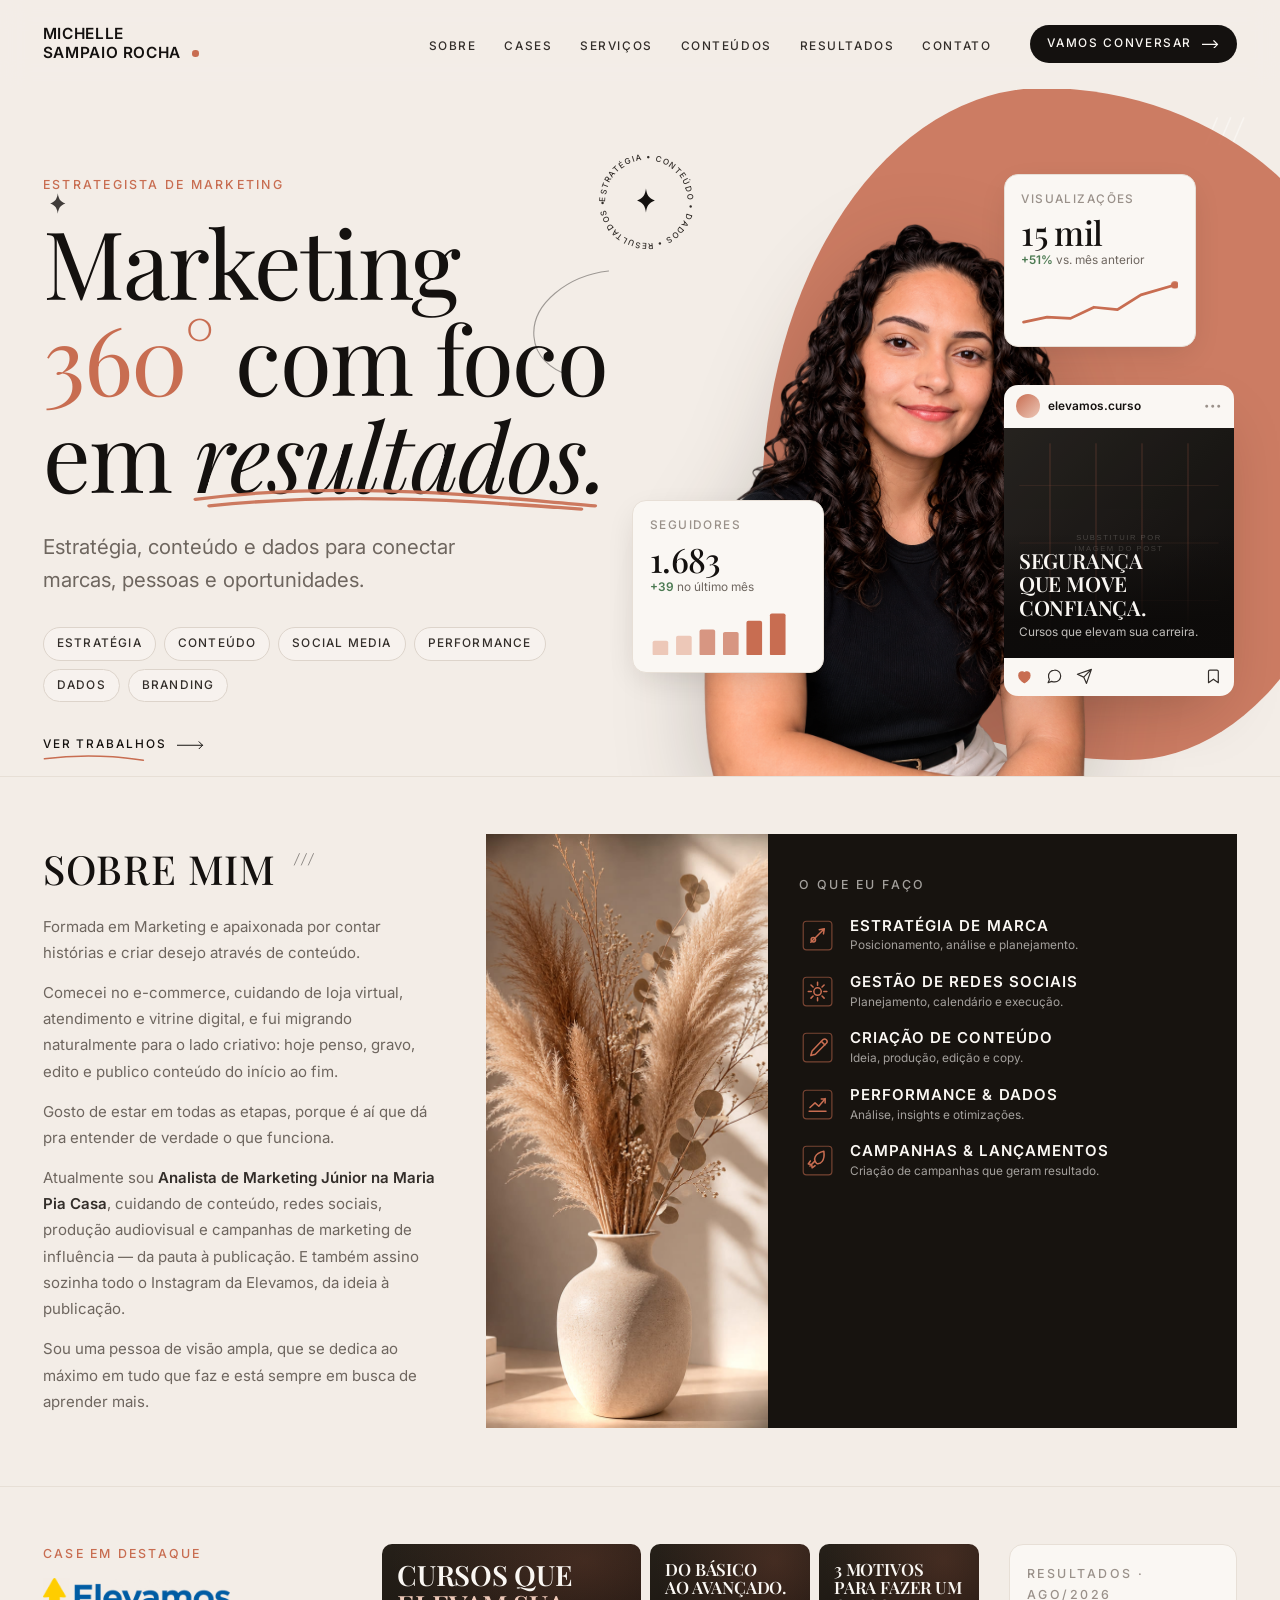
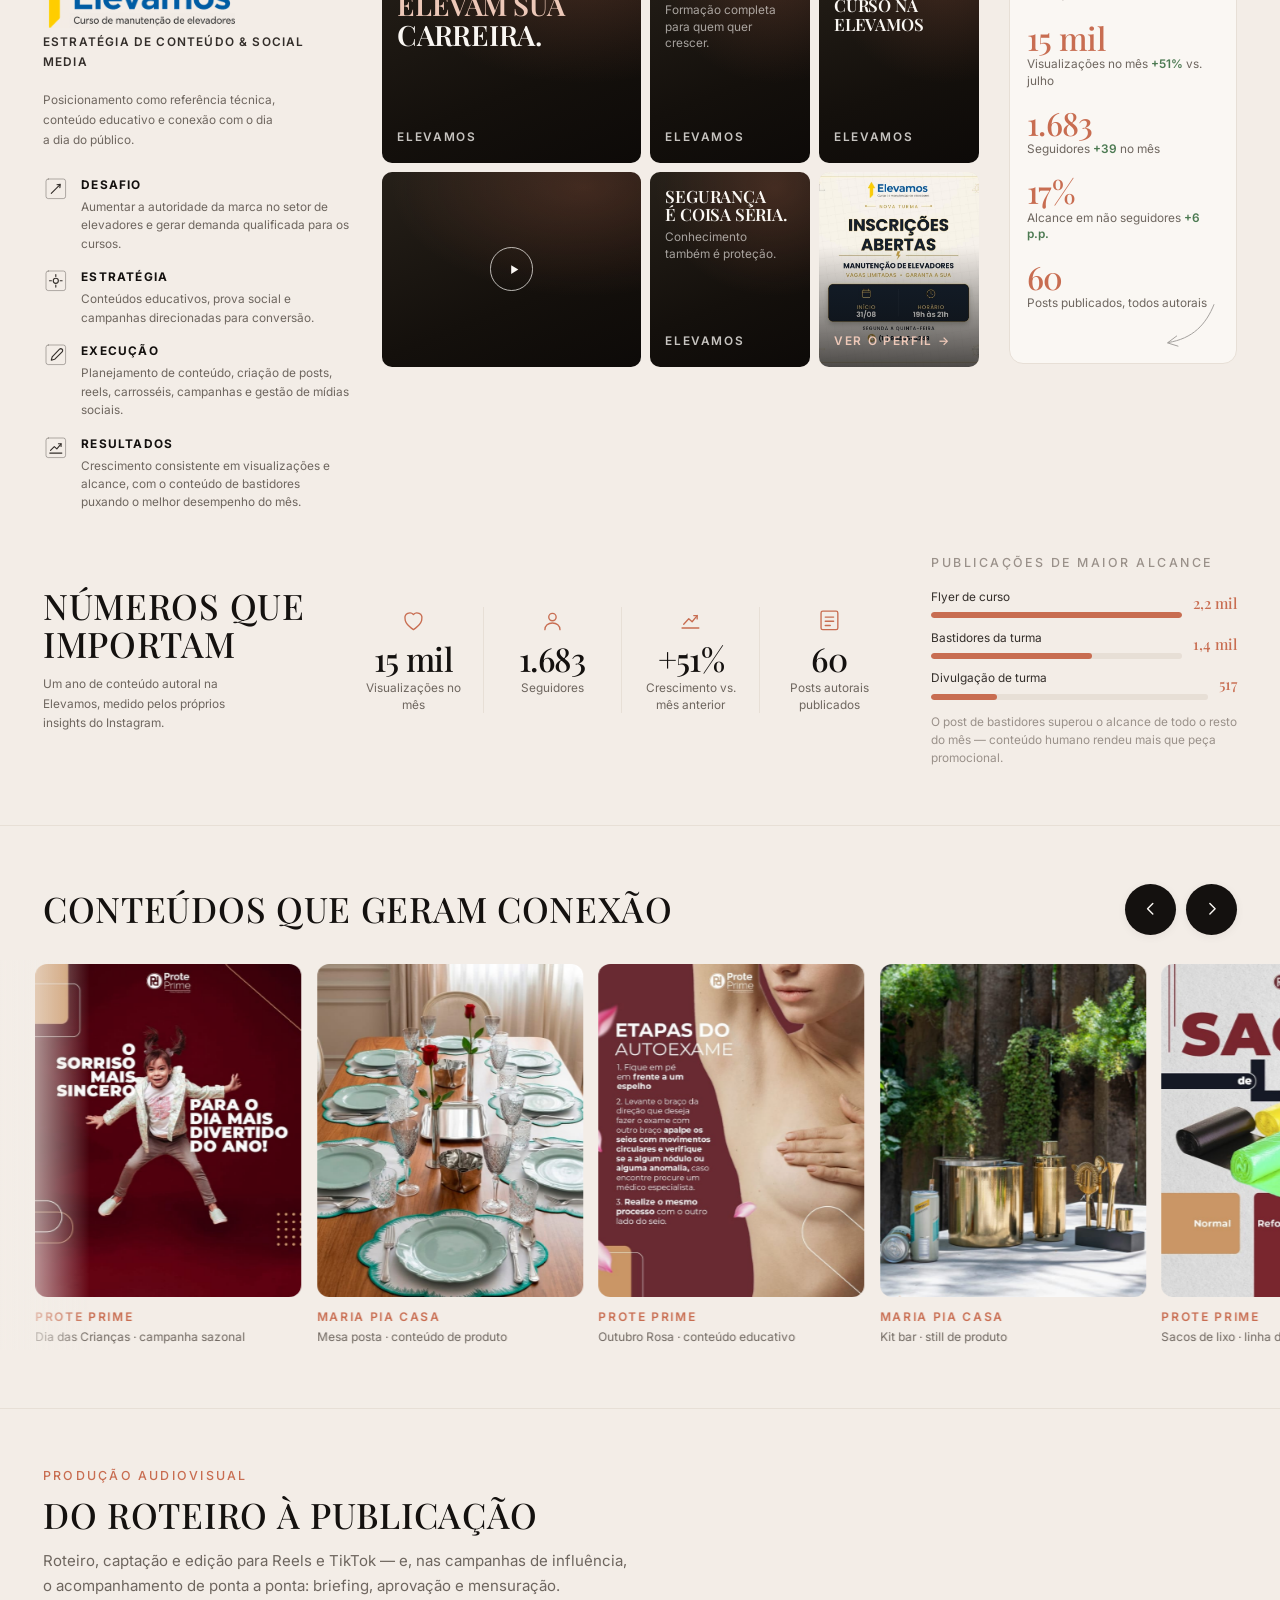
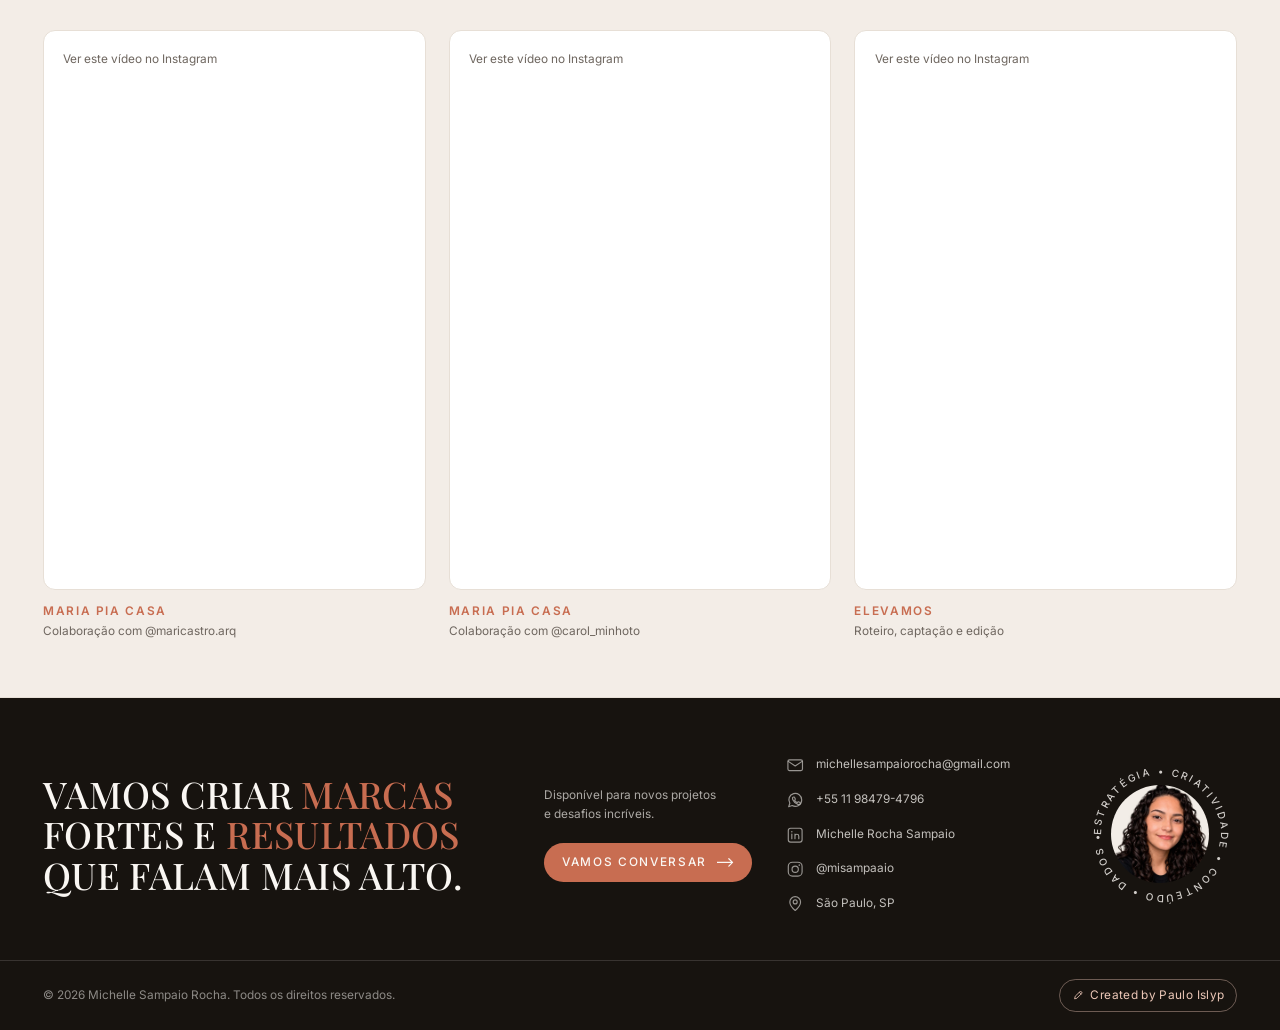
==== index.html @ 3e40352c "Portfólio da Michelle Sampaio Rocha Site estático em HTML, CSS e JS puros, sem dependências de runti" ====
<!DOCTYPE html>
<html lang="pt-BR">
<head>
  <meta charset="UTF-8">
  <meta name="viewport" content="width=device-width, initial-scale=1.0">
  <title>Michelle Sampaio Rocha — Marketing 360° com foco em resultados</title>
  <meta name="description" content="Estrategista de marketing. Estratégia, conteúdo e dados para conectar marcas, pessoas e oportunidades.">

  <link rel="preconnect" href="https://fonts.googleapis.com">
  <link rel="preconnect" href="https://fonts.gstatic.com" crossorigin>
  <link href="https://fonts.googleapis.com/css2?family=Playfair+Display:ital,wght@0,400..900;1,400..900&family=Inter:wght@300..700&display=swap" rel="stylesheet">

  <link rel="stylesheet" href="assets/css/base.css">
  <link rel="stylesheet" href="assets/css/hero.css">
  <link rel="stylesheet" href="assets/css/about.css">
  <link rel="stylesheet" href="assets/css/case.css">
  <link rel="stylesheet" href="assets/css/creatives.css">
  <link rel="stylesheet" href="assets/css/videos.css">
  <link rel="stylesheet" href="assets/css/footer.css">
</head>
<body>

  <!-- ═══════════════ HEADER ═══════════════ -->
  <header class="site-header" id="topo">
    <div class="shell site-header__inner">

      <a class="brand" href="#topo" aria-label="Michelle Sampaio Rocha — início">
        <span class="brand__name">
          Michelle<br>Sampaio Rocha
          <span class="brand__dot" aria-hidden="true"></span>
        </span>
      </a>

      <nav class="nav" id="nav" aria-label="Navegação principal">
        <ul class="nav__list">
          <li><a href="#sobre">Sobre</a></li>
          <li><a href="#cases">Cases</a></li>
          <li><a href="#servicos">Serviços</a></li>
          <li><a href="#conteudos">Conteúdos</a></li>
          <li><a href="#resultados">Resultados</a></li>
          <li><a href="#contato">Contato</a></li>
        </ul>
      </nav>

      <a class="btn btn--dark site-header__cta" href="#contato">
        Vamos conversar
        <svg class="btn__arrow" viewBox="0 0 24 12" aria-hidden="true"><path d="M0 6h21M16 1l5 5-5 5"/></svg>
      </a>

      <button class="nav-toggle" id="navToggle" aria-expanded="false" aria-controls="nav" aria-label="Abrir menu">
        <span></span><span></span><span></span>
      </button>

    </div>
  </header>


  <!-- ═══════════════ HERO ═══════════════ -->
  <section class="hero" aria-labelledby="hero-title">

    <!-- riscos / doodles decorativos -->
    <svg class="doodle doodle--sparkle-a" viewBox="0 0 40 40" aria-hidden="true">
      <path d="M20 2c1.2 8.5 3.4 12.8 11.9 16-8.5 3.2-10.7 7.5-11.9 16-1.2-8.5-3.4-12.8-11.9-16C16.6 14.8 18.8 10.5 20 2Z"/>
    </svg>
    <svg class="doodle doodle--dashes" viewBox="0 0 46 32" aria-hidden="true">
      <path d="M2 30 14 2M16 30 28 2M30 30 42 2"/>
    </svg>
    <svg class="doodle doodle--swoop" viewBox="0 0 120 150" aria-hidden="true">
      <path d="M112 4C58 10 8 48 12 92c2 26 22 44 48 52"/>
    </svg>

    <div class="shell hero__grid">

      <!-- ── coluna de texto ── -->
      <div class="hero__copy">
        <p class="eyebrow">Estrategista de Marketing</p>

        <h1 class="hero__title" id="hero-title">
          Marketing<br>
          <span class="accent">360°</span> com foco<br>
          em <em class="hero__title-em">
            resultados.
            <svg class="underline-scribble" viewBox="0 0 300 26" preserveAspectRatio="none" aria-hidden="true">
              <path d="M4 15C58 6 120 5 178 9c40 3 78 8 116 12"/>
              <path d="M14 21C66 14 128 13 186 16c34 2 66 5 98 8"/>
            </svg>
          </em>
        </h1>

        <p class="hero__lead">
          Estratégia, conteúdo e dados para conectar<br class="br-desk">
          marcas, pessoas e oportunidades.
        </p>

        <ul class="chips" aria-label="Áreas de atuação">
          <li class="chip">Estratégia</li>
          <li class="chip">Conteúdo</li>
          <li class="chip">Social Media</li>
          <li class="chip">Performance</li>
          <li class="chip">Dados</li>
          <li class="chip">Branding</li>
        </ul>

        <a class="link-scribble" href="#cases">
          <span>Ver trabalhos</span>
          <svg class="link-scribble__arrow" viewBox="0 0 40 12" aria-hidden="true"><path d="M0 6h36M31 1l5 5-5 5"/></svg>
          <svg class="link-scribble__line" viewBox="0 0 140 12" preserveAspectRatio="none" aria-hidden="true">
            <path d="M2 7C30 3 66 2 96 4c14 1 28 3 42 5"/>
          </svg>
        </a>
      </div>

      <!-- ── coluna visual ── -->
      <div class="hero__visual">

        <span class="hero__blob" aria-hidden="true"></span>

        <figure class="hero__photo">
          <img src="assets/img/michelle-hero.png"
               alt="Michelle Sampaio Rocha, estrategista de marketing"
               width="1200" height="1400" fetchpriority="high">
        </figure>

        <!-- card: visualizações (linha) -->
        <article class="float-card float-card--views">
          <p class="float-card__label">Visualizações</p>
          <p class="float-card__value">15 mil</p>
          <p class="float-card__meta"><span class="up">+51%</span> vs. mês anterior</p>
          <svg class="spark spark--line" viewBox="0 0 120 40" preserveAspectRatio="none" aria-hidden="true">
            <path class="spark__path" d="M2 34 20 30 38 31 56 22 74 24 92 12 118 4"/>
            <circle class="spark__dot" cx="118" cy="4" r="3"/>
          </svg>
        </article>

        <!-- card: seguidores (barras) -->
        <article class="float-card float-card--reach">
          <p class="float-card__label">Seguidores</p>
          <p class="float-card__value">1.683</p>
          <p class="float-card__meta"><span class="up">+39</span> no último mês</p>
          <svg class="spark spark--bars" viewBox="0 0 120 40" preserveAspectRatio="none" aria-hidden="true">
            <rect x="2"   y="28" width="12" height="12" rx="1.5"/>
            <rect x="20"  y="24" width="12" height="16" rx="1.5"/>
            <rect x="38"  y="19" width="12" height="21" rx="1.5"/>
            <rect x="56"  y="21" width="12" height="19" rx="1.5"/>
            <rect x="74"  y="12" width="12" height="28" rx="1.5"/>
            <rect x="92"  y="6"  width="12" height="34" rx="1.5"/>
          </svg>
        </article>

        <!-- card: post do instagram -->
        <article class="post-card">
          <header class="post-card__top">
            <span class="post-card__avatar" aria-hidden="true"></span>
            <span class="post-card__handle">elevamos.curso</span>
            <span class="post-card__dots" aria-hidden="true">•••</span>
          </header>

          <div class="post-card__media">
            <!-- TODO: trocar por assets/img/cases/elevamos-post-1.jpg -->
            <img src="assets/img/cases/placeholder-post.svg" alt="Post da Elevamos: Segurança que move confiança" width="600" height="600">
            <div class="post-card__caption">
              <p class="post-card__headline">Segurança<br>que move<br>confiança.</p>
              <p class="post-card__sub">Cursos que elevam sua carreira.</p>
            </div>
          </div>

          <footer class="post-card__actions">
            <!-- ícones sem contagem: os números do mockup eram fictícios -->
            <span class="post-card__action"><svg viewBox="0 0 24 24" aria-hidden="true"><path d="M12 21s-8-4.9-8-10.4A4.6 4.6 0 0 1 12 7a4.6 4.6 0 0 1 8 3.6C20 16.1 12 21 12 21Z"/></svg></span>
            <span class="post-card__action"><svg viewBox="0 0 24 24" aria-hidden="true"><path d="M21 11.5a8.4 8.4 0 0 1-9 8.4 9.3 9.3 0 0 1-3.9-.8L3 21l1.9-4.6A8.2 8.2 0 0 1 3.6 11.5 8.4 8.4 0 0 1 12 3a8.4 8.4 0 0 1 9 8.5Z"/></svg></span>
            <span class="post-card__action"><svg viewBox="0 0 24 24" aria-hidden="true"><path d="M22 2 11 13M22 2l-7 20-4-9-9-4 20-7Z"/></svg></span>
            <span class="post-card__action post-card__action--end"><svg viewBox="0 0 24 24" aria-hidden="true"><path d="M19 21l-7-5-7 5V5a2 2 0 0 1 2-2h10a2 2 0 0 1 2 2v16Z"/></svg></span>
          </footer>
        </article>

      </div>
    </div>

    <!-- selo circular rotativo -->
    <div class="seal" aria-hidden="true">
      <svg viewBox="0 0 200 200">
        <defs><path id="sealPath" d="M100,100 m-72,0 a72,72 0 1,1 144,0 a72,72 0 1,1 -144,0"/></defs>
        <!-- textLength = circunferência (2·π·72 ≈ 452), senão o texto dá a
             volta e o fim encavala no começo -->
        <text><textPath href="#sealPath" startOffset="0" textLength="452" lengthAdjust="spacing">estratégia • conteúdo • dados • resultados •</textPath></text>
      </svg>
      <svg class="seal__star" viewBox="0 0 40 40">
        <path d="M20 2c1.2 8.5 3.4 12.8 11.9 16-8.5 3.2-10.7 7.5-11.9 16-1.2-8.5-3.4-12.8-11.9-16C16.6 14.8 18.8 10.5 20 2Z"/>
      </svg>
    </div>

  </section>


  <!-- ═══════════════ SOBRE MIM ═══════════════ -->
  <section class="about section" id="sobre" aria-labelledby="about-title">
    <div class="shell about__grid">

    <!-- ── coluna de texto ── -->
    <div class="about__text reveal">
      <h2 class="section-title about__title" id="about-title">
        Sobre mim
        <svg class="doodle doodle--tick" viewBox="0 0 34 26" aria-hidden="true">
          <path d="M2 22 10 4M13 22 21 4M24 22 32 4"/>
        </svg>
      </h2>

      <div class="about__body">
        <p>Formada em Marketing e apaixonada por contar histórias e criar desejo através de conteúdo.</p>

        <p>Comecei no e-commerce, cuidando de loja virtual, atendimento e vitrine digital, e fui migrando naturalmente para o lado criativo: hoje penso, gravo, edito e publico conteúdo do início ao fim.</p>

        <p>Gosto de estar em todas as etapas, porque é aí que dá pra entender de verdade o que funciona.</p>

        <p>Atualmente sou <strong>Analista de Marketing Júnior na Maria Pia Casa</strong>, cuidando de conteúdo, redes sociais, produção audiovisual e campanhas de marketing de influência — da pauta à publicação. E também assino sozinha todo o Instagram da Elevamos, da ideia à publicação.</p>

        <p>Sou uma pessoa de visão ampla, que se dedica ao máximo em tudo que faz e está sempre em busca de aprender mais.</p>
      </div>
    </div>

    <!-- ── foto central ── -->
    <figure class="about__photo">
      <img src="assets/img/sobre.jpg"
           alt="" width="716" height="1198" loading="lazy" decoding="async">
    </figure>

    <!-- ── painel escuro: o que eu faço ── -->
    <div class="about__services" id="servicos">
      <p class="section-label about__services-label">O que eu faço</p>

      <ul class="services">

        <li class="service reveal">
          <span class="service__icon" aria-hidden="true">
            <svg viewBox="0 0 44 44">
              <path class="frame" d="M9 5h26a4 4 0 0 1 4 4v26a4 4 0 0 1-4 4H9a4 4 0 0 1-4-4V9a4 4 0 0 1 4-4Z"/>
              <path d="M14 30 30 14M30 14l-1 6M30 14l-6 1"/>
              <circle cx="17" cy="27" r="2.6"/>
            </svg>
          </span>
          <div class="service__text">
            <h3>Estratégia de marca</h3>
            <p>Posicionamento, análise e planejamento.</p>
          </div>
        </li>

        <li class="service reveal">
          <span class="service__icon" aria-hidden="true">
            <svg viewBox="0 0 44 44">
              <path class="frame" d="M9 5h26a4 4 0 0 1 4 4v26a4 4 0 0 1-4 4H9a4 4 0 0 1-4-4V9a4 4 0 0 1 4-4Z"/>
              <circle cx="22" cy="22" r="4.4"/>
              <path d="M22 11v3.6M22 29.4V33M11 22h3.6M29.4 22H33M14.2 14.2l2.5 2.5M27.3 27.3l2.5 2.5M29.8 14.2l-2.5 2.5M16.7 27.3l-2.5 2.5"/>
            </svg>
          </span>
          <div class="service__text">
            <h3>Gestão de redes sociais</h3>
            <p>Planejamento, calendário e execução.</p>
          </div>
        </li>

        <li class="service reveal">
          <span class="service__icon" aria-hidden="true">
            <svg viewBox="0 0 44 44">
              <path class="frame" d="M9 5h26a4 4 0 0 1 4 4v26a4 4 0 0 1-4 4H9a4 4 0 0 1-4-4V9a4 4 0 0 1 4-4Z"/>
              <path d="M28.5 12.5a3 3 0 0 1 4.2 4.2L19.4 30 14 31.5l1.5-5.4Z"/>
              <path d="M26.4 14.6l4.2 4.2"/>
            </svg>
          </span>
          <div class="service__text">
            <h3>Criação de conteúdo</h3>
            <p>Ideia, produção, edição e copy.</p>
          </div>
        </li>

        <li class="service reveal">
          <span class="service__icon" aria-hidden="true">
            <svg viewBox="0 0 44 44">
              <path class="frame" d="M9 5h26a4 4 0 0 1 4 4v26a4 4 0 0 1-4 4H9a4 4 0 0 1-4-4V9a4 4 0 0 1 4-4Z"/>
              <path d="M12 30h20"/>
              <path d="M13 25.5 19 20l4.5 4 7.5-9"/>
              <path d="M31 15.5h-4.6M31 15.5v4.6"/>
            </svg>
          </span>
          <div class="service__text">
            <h3>Performance &amp; dados</h3>
            <p>Análise, insights e otimizações.</p>
          </div>
        </li>

        <li class="service reveal">
          <span class="service__icon" aria-hidden="true">
            <svg viewBox="0 0 44 44">
              <path class="frame" d="M9 5h26a4 4 0 0 1 4 4v26a4 4 0 0 1-4 4H9a4 4 0 0 1-4-4V9a4 4 0 0 1 4-4Z"/>
              <path d="M21 25.5c-4.5-4.5-3-12 8.5-14.5C31 22.5 25.5 26.5 21 25.5Z"/>
              <path d="M18.5 23 13 28.5M13.5 22.5 11 26l4 .6.6 4 3.5-2.5"/>
            </svg>
          </span>
          <div class="service__text">
            <h3>Campanhas &amp; lançamentos</h3>
            <p>Criação de campanhas que geram resultado.</p>
          </div>
        </li>

      </ul>
    </div>

    </div>
  </section>


  <!-- ═══════════════ CASE EM DESTAQUE: ELEVAMOS + SEUS NÚMEROS ═══════════════ -->
  <section class="case section" id="cases" aria-labelledby="case-title">
    <div class="shell case__grid">

      <!-- ── coluna de texto ── -->
      <div class="case__intro reveal">
        <p class="eyebrow">Case em destaque</p>
        <h2 class="case__title" id="case-title">
          <img class="case__logo" src="assets/img/cases/logo-elevamos.png"
               alt="Elevamos — curso de manutenção de elevadores"
               width="460" height="120" loading="lazy">
        </h2>
        <p class="case__kicker">Estratégia de conteúdo &amp; social media</p>

        <p class="case__lead">
          Posicionamento como referência técnica, conteúdo educativo
          e conexão com o dia a dia do público.
        </p>

        <ol class="steps">
          <li class="step">
            <span class="step__icon" aria-hidden="true">
              <svg viewBox="0 0 34 34">
                <path class="frame" d="M7 4h20a3 3 0 0 1 3 3v20a3 3 0 0 1-3 3H7a3 3 0 0 1-3-3V7a3 3 0 0 1 3-3Z"/>
                <path d="M11 23 23 11M23 11l-.6 4.4M23 11l-4.4.6"/>
              </svg>
            </span>
            <div class="step__text">
              <h3>Desafio</h3>
              <p>Aumentar a autoridade da marca no setor de elevadores e gerar demanda qualificada para os cursos.</p>
            </div>
          </li>

          <li class="step">
            <span class="step__icon" aria-hidden="true">
              <svg viewBox="0 0 34 34">
                <path class="frame" d="M7 4h20a3 3 0 0 1 3 3v20a3 3 0 0 1-3 3H7a3 3 0 0 1-3-3V7a3 3 0 0 1 3-3Z"/>
                <circle cx="17" cy="17" r="3.4"/>
                <path d="M17 8.6v2.6M17 22.8v2.6M8.6 17h2.6M22.8 17h2.6"/>
              </svg>
            </span>
            <div class="step__text">
              <h3>Estratégia</h3>
              <p>Conteúdos educativos, prova social e campanhas direcionadas para conversão.</p>
            </div>
          </li>

          <li class="step">
            <span class="step__icon" aria-hidden="true">
              <svg viewBox="0 0 34 34">
                <path class="frame" d="M7 4h20a3 3 0 0 1 3 3v20a3 3 0 0 1-3 3H7a3 3 0 0 1-3-3V7a3 3 0 0 1 3-3Z"/>
                <path d="M22 9.6a2.4 2.4 0 0 1 3.4 3.4L15.4 23 11 24.2l1.2-4.4Z"/>
              </svg>
            </span>
            <div class="step__text">
              <h3>Execução</h3>
              <p>Planejamento de conteúdo, criação de posts, reels, carrosséis, campanhas e gestão de mídias sociais.</p>
            </div>
          </li>

          <li class="step">
            <span class="step__icon" aria-hidden="true">
              <svg viewBox="0 0 34 34">
                <path class="frame" d="M7 4h20a3 3 0 0 1 3 3v20a3 3 0 0 1-3 3H7a3 3 0 0 1-3-3V7a3 3 0 0 1 3-3Z"/>
                <path d="M9 24h16"/>
                <path d="M10 20.5 15 15.5l3.4 3 5.6-6.8"/>
                <path d="M24 11.7h-3.5M24 11.7v3.5"/>
              </svg>
            </span>
            <div class="step__text">
              <h3>Resultados</h3>
              <p>Crescimento consistente em visualizações e alcance, com o conteúdo de bastidores puxando o melhor desempenho do mês.</p>
            </div>
          </li>
        </ol>
      </div>

      <!-- ── galeria de peças ── -->
      <div class="case__gallery reveal">
        <!-- TODO: cada card aceita <img> em .case-card__media quando as artes chegarem -->

        <a class="case-card case-card--wide" href="https://www.instagram.com/p/DcdhvMGxEOn/" target="_blank" rel="noopener">
          <div class="case-card__body">
            <p class="case-card__title">Cursos que<br><em>elevam sua</em><br>carreira.</p>
            <p class="case-card__tag">Elevamos</p>
          </div>
        </a>

        <a class="case-card" href="https://www.instagram.com/p/DGLjRunRRVa/" target="_blank" rel="noopener">
          <div class="case-card__body">
            <p class="case-card__title case-card__title--sm">Do básico<br>ao avançado.</p>
            <p class="case-card__desc">Formação completa para quem quer crescer.</p>
            <p class="case-card__tag">Elevamos</p>
          </div>
        </a>

        <a class="case-card" href="https://www.instagram.com/p/DMIEbPBMvg8/" target="_blank" rel="noopener">
          <div class="case-card__body">
            <p class="case-card__title case-card__title--sm">3 motivos<br>para fazer um<br>curso na<br>Elevamos</p>
            <p class="case-card__tag">Elevamos</p>
          </div>
        </a>

        <a class="case-card case-card--wide case-card--video" href="https://www.instagram.com/p/DbJlWcqpEbK/" target="_blank" rel="noopener">
          <span class="case-card__play" aria-hidden="true">
            <svg viewBox="0 0 24 24"><path d="M9 6.5 18 12l-9 5.5Z"/></svg>
          </span>
          <span class="sr-only">Vídeo editado para a Elevamos</span>
        </a>

        <a class="case-card" href="https://www.instagram.com/p/DcdhvMGxEOn/" target="_blank" rel="noopener">
          <div class="case-card__body">
            <p class="case-card__title case-card__title--sm">Segurança<br>é coisa séria.</p>
            <p class="case-card__desc">Conhecimento também é proteção.</p>
            <p class="case-card__tag">Elevamos</p>
          </div>
        </a>

        <a class="case-card case-card--art" href="https://www.instagram.com/elevamos.curso/"
           target="_blank" rel="noopener">
          <div class="case-card__media">
            <img src="assets/img/cases/elevamos-nova-turma.jpg"
                 alt="Arte da Elevamos anunciando inscrições abertas para nova turma, com data de início e horário."
                 width="760" height="760" loading="lazy" decoding="async">
          </div>
          <div class="case-card__body">
            <p class="case-card__tag case-card__tag--end">Ver o perfil &rarr;</p>
          </div>
        </a>
      </div>

      <!-- ── painel de resultados (dados reais dos insights) ── -->
      <aside class="case__results reveal">
        <p class="section-label">Resultados · ago/2026</p>

        <ul class="result-list">
          <li class="result">
            <p class="result__value">15 mil</p>
            <p class="result__label">Visualizações no mês <span class="up">+51%</span> vs. julho</p>
          </li>
          <li class="result">
            <p class="result__value">1.683</p>
            <p class="result__label">Seguidores <span class="up">+39</span> no mês</p>
          </li>
          <li class="result">
            <p class="result__value">17%</p>
            <p class="result__label">Alcance em não seguidores <span class="up">+6 p.p.</span></p>
          </li>
          <li class="result">
            <p class="result__value">60</p>
            <p class="result__label">Posts publicados, todos autorais</p>
          </li>
        </ul>

        <svg class="doodle doodle--arrow" viewBox="0 0 90 70" aria-hidden="true">
          <path d="M84 4C72 34 52 56 14 62"/>
          <path d="M27 52 13 62.5l16 5"/>
        </svg>
      </aside>

    </div>

    <!-- ── números do case, no mesmo bloco ── -->
    <div class="shell numbers__grid" id="resultados">

      <div class="numbers__intro reveal">
        <h2 class="section-title numbers__title" id="numbers-title">Números que importam</h2>
        <p class="numbers__lead">
          Um ano de conteúdo autoral na Elevamos, medido pelos
          próprios insights do Instagram.
        </p>
      </div>

      <ul class="stats reveal">
        <li class="stat">
          <span class="stat__icon" aria-hidden="true">
            <svg viewBox="0 0 32 32"><path d="M16 27s-10-6.2-10-13.1A5.8 5.8 0 0 1 16 9a5.8 5.8 0 0 1 10 4.9C26 20.8 16 27 16 27Z"/></svg>
          </span>
          <p class="stat__value">15 mil</p>
          <p class="stat__label">Visualizações no mês</p>
        </li>
        <li class="stat">
          <span class="stat__icon" aria-hidden="true">
            <svg viewBox="0 0 32 32"><circle cx="16" cy="12" r="4.4"/><path d="M7 27c0-4.6 4-8 9-8s9 3.4 9 8"/></svg>
          </span>
          <p class="stat__value">1.683</p>
          <p class="stat__label">Seguidores</p>
        </li>
        <li class="stat">
          <span class="stat__icon" aria-hidden="true">
            <svg viewBox="0 0 32 32"><path d="M6 25h20"/><path d="M8 20.5 14 14l4 3.6 6-7.4"/><path d="M24 10.2h-4M24 10.2v4"/></svg>
          </span>
          <p class="stat__value">+51%</p>
          <p class="stat__label">Crescimento vs. mês anterior</p>
        </li>
        <li class="stat">
          <span class="stat__icon" aria-hidden="true">
            <svg viewBox="0 0 32 32"><path d="M8 5h16a2 2 0 0 1 2 2v18a2 2 0 0 1-2 2H8a2 2 0 0 1-2-2V7a2 2 0 0 1 2-2Z"/><path d="M11 12h10M11 17h10M11 22h6"/></svg>
          </span>
          <p class="stat__value">60</p>
          <p class="stat__label">Posts autorais publicados</p>
        </li>
      </ul>

      <!-- publicações com melhor desempenho — números reais do case -->
      <figure class="top-posts reveal">
        <figcaption class="section-label">Publicações de maior alcance</figcaption>

        <ul class="top-posts__list">
          <li class="top-post">
            <p class="top-post__name">Flyer de curso</p>
            <p class="top-post__bar"><span style="--pct:100%"></span></p>
            <p class="top-post__value">2,2 mil</p>
          </li>
          <li class="top-post">
            <p class="top-post__name">Bastidores da turma</p>
            <p class="top-post__bar"><span style="--pct:64%"></span></p>
            <p class="top-post__value">1,4 mil</p>
          </li>
          <li class="top-post">
            <p class="top-post__name">Divulgação de turma</p>
            <p class="top-post__bar"><span style="--pct:24%"></span></p>
            <p class="top-post__value">517</p>
          </li>
        </ul>

        <p class="top-posts__note">
          O post de bastidores superou o alcance de todo o resto do mês —
          conteúdo humano rendeu mais que peça promocional.
        </p>
      </figure>

    </div>
  </section>


  <!-- ═══════════════ CONTEÚDOS QUE GERAM CONEXÃO ═══════════════ -->
  <section class="creatives section" id="conteudos" aria-labelledby="creatives-title">

    <div class="shell creatives__head reveal">
      <h2 class="section-title creatives__title" id="creatives-title">
        Conteúdos que geram conexão
      </h2>

      <div class="carousel-nav">
        <button class="carousel-btn" type="button" data-carousel-prev aria-controls="creativesTrack" aria-label="Peças anteriores">
          <svg viewBox="0 0 24 24" aria-hidden="true"><path d="M15 4 7 12l8 8"/></svg>
        </button>
        <button class="carousel-btn" type="button" data-carousel-next aria-controls="creativesTrack" aria-label="Próximas peças">
          <svg viewBox="0 0 24 24" aria-hidden="true"><path d="M9 4l8 8-8 8"/></svg>
        </button>
      </div>
    </div>

    <div class="creatives__viewport" tabindex="0"
         role="group" aria-label="Peças criadas por Michelle — arraste ou use as setas">
    <ul class="creatives__track" id="creativesTrack">

      <li class="creative">
        <div class="creative__media">
          <img src="assets/img/criativos/proteprime-dia-das-criancas.jpg"
               alt="Peça da Prote Prime para o Dia das Crianças, com menina pulando e a frase o sorriso mais sincero para o dia mais divertido do ano."
               width="656" height="820" loading="lazy" decoding="async">
        </div>
        <div class="creative__meta">
          <p class="creative__brand">Prote Prime</p>
          <p class="creative__desc">Dia das Crianças &middot; campanha sazonal</p>
        </div>
      </li>

      <li class="creative">
        <div class="creative__media">
          <img src="assets/img/criativos/mariapia-mesa-posta.jpg"
               alt="Mesa posta da Maria Pia Casa com pratos verdes, taças de cristal e rosas vermelhas."
               width="656" height="820" loading="lazy" decoding="async">
        </div>
        <div class="creative__meta">
          <p class="creative__brand">Maria Pia Casa</p>
          <p class="creative__desc">Mesa posta &middot; conteúdo de produto</p>
        </div>
      </li>

      <li class="creative">
        <div class="creative__media">
          <img src="assets/img/criativos/proteprime-autoexame.jpg"
               alt="Peça da Prote Prime explicando em três passos as etapas do autoexame das mamas."
               width="656" height="820" loading="lazy" decoding="async">
        </div>
        <div class="creative__meta">
          <p class="creative__brand">Prote Prime</p>
          <p class="creative__desc">Outubro Rosa &middot; conteúdo educativo</p>
        </div>
      </li>

      <li class="creative">
        <div class="creative__media">
          <img src="assets/img/criativos/mariapia-bar-dourado.jpg"
               alt="Kit bar dourado da Maria Pia Casa — balde de gelo, coqueteleira e utensílios — fotografado ao ar livre."
               width="656" height="820" loading="lazy" decoding="async">
        </div>
        <div class="creative__meta">
          <p class="creative__brand">Maria Pia Casa</p>
          <p class="creative__desc">Kit bar &middot; still de produto</p>
        </div>
      </li>

      <li class="creative">
        <div class="creative__media">
          <img src="assets/img/criativos/proteprime-sacos-de-lixo.jpg"
               alt="Peça da Prote Prime sobre sacos de lixo, com rolos preto, amarelo, verde e rosa e as opções normal, reforçado e colorido."
               width="656" height="820" loading="lazy" decoding="async">
        </div>
        <div class="creative__meta">
          <p class="creative__brand">Prote Prime</p>
          <p class="creative__desc">Sacos de lixo &middot; linha de produtos</p>
        </div>
      </li>

      <li class="creative">
        <div class="creative__media">
          <img src="assets/img/criativos/mariapia-sala-jantar.jpg"
               alt="Sala de jantar com mesa de madeira, cadeiras cinza e pendentes dourados, ambientada com peças da Maria Pia Casa."
               width="661" height="820" loading="lazy" decoding="async">
        </div>
        <div class="creative__meta">
          <p class="creative__brand">Maria Pia Casa</p>
          <p class="creative__desc">Sala de jantar &middot; ambientação</p>
        </div>
      </li>

      <li class="creative">
        <div class="creative__media">
          <img src="assets/img/criativos/proteprime-filme-strech.jpg"
               alt="Peça da Prote Prime listando as características do filme stretch: atóxico, resistente à tração e transparente."
               width="656" height="820" loading="lazy" decoding="async">
        </div>
        <div class="creative__meta">
          <p class="creative__brand">Prote Prime</p>
          <p class="creative__desc">Filme stretch &middot; conteúdo técnico</p>
        </div>
      </li>

      <li class="creative">
        <div class="creative__media">
          <img src="assets/img/criativos/mariapia-taca.jpg"
               alt="Taça de cristal segurada sobre prato decorado em verde e dourado, da Maria Pia Casa."
               width="656" height="820" loading="lazy" decoding="async">
        </div>
        <div class="creative__meta">
          <p class="creative__brand">Maria Pia Casa</p>
          <p class="creative__desc">Cristais &middot; vitrine e desejo</p>
        </div>
      </li>

      <li class="creative">
        <div class="creative__media">
          <img src="assets/img/criativos/mariapia-coqueteleira.jpg"
               alt="Coqueteleira e utensílios dourados da Maria Pia Casa, com limões cortados sobre a bancada."
               width="656" height="820" loading="lazy" decoding="async">
        </div>
        <div class="creative__meta">
          <p class="creative__brand">Maria Pia Casa</p>
          <p class="creative__desc">Coqueteleira &middot; detalhe de produto</p>
        </div>
      </li>

    </ul>
    </div>
  </section>


  <!-- ═══════════════ VÍDEOS ═══════════════ -->
  <section class="videos section" id="videos" aria-labelledby="videos-title" data-ig-embeds>
    <div class="shell">

      <div class="videos__head reveal">
        <p class="eyebrow">Produção audiovisual</p>
        <h2 class="section-title videos__title" id="videos-title">Do roteiro à publicação</h2>
        <p class="videos__lead">
          Roteiro, captação e edição para Reels e TikTok — e, nas campanhas de
          influência, o acompanhamento de ponta a ponta: briefing, aprovação e mensuração.
        </p>
      </div>

      <ul class="videos__grid">

        <li class="video-card reveal">
          <div class="video-card__media">
            <blockquote class="instagram-media"
                        data-instgrm-permalink="https://www.instagram.com/p/DctQPmCuQx5/"
                        data-instgrm-version="14">
              <a href="https://www.instagram.com/p/DctQPmCuQx5/" target="_blank" rel="noopener">
                Ver este vídeo no Instagram
              </a>
            </blockquote>
          </div>
          <div class="video-card__meta">
            <p class="video-card__brand">Maria Pia Casa</p>
            <p class="video-card__desc">Colaboração com @maricastro.arq</p>
          </div>
        </li>

        <li class="video-card reveal">
          <div class="video-card__media">
            <blockquote class="instagram-media"
                        data-instgrm-permalink="https://www.instagram.com/p/DczPhvoPMJl/"
                        data-instgrm-version="14">
              <a href="https://www.instagram.com/p/DczPhvoPMJl/" target="_blank" rel="noopener">
                Ver este vídeo no Instagram
              </a>
            </blockquote>
          </div>
          <div class="video-card__meta">
            <p class="video-card__brand">Maria Pia Casa</p>
            <p class="video-card__desc">Colaboração com @carol_minhoto</p>
          </div>
        </li>

        <li class="video-card reveal">
          <div class="video-card__media">
            <blockquote class="instagram-media"
                        data-instgrm-permalink="https://www.instagram.com/p/DbJlWcqpEbK/"
                        data-instgrm-version="14">
              <a href="https://www.instagram.com/p/DbJlWcqpEbK/" target="_blank" rel="noopener">
                Ver este vídeo no Instagram
              </a>
            </blockquote>
          </div>
          <div class="video-card__meta">
            <p class="video-card__brand">Elevamos</p>
            <p class="video-card__desc">Roteiro, captação e edição</p>
          </div>
        </li>

      </ul>

    </div>
  </section>


  <!-- ═══════════════ CONTATO / RODAPÉ ═══════════════ -->
  <footer class="footer" id="contato">
    <div class="shell footer__grid">

      <h2 class="footer__title reveal">
        Vamos criar <span class="accent">marcas</span><br class="br-desk">
        fortes e <span class="accent">resultados</span><br class="br-desk">
        que falam mais alto.
      </h2>

      <div class="footer__cta reveal">
        <p class="footer__lead">
          Disponível para novos projetos<br class="br-desk">
          e desafios incríveis.
        </p>
        <a class="btn btn--accent" href="mailto:michellesampaiorocha@gmail.com">
          Vamos conversar
          <svg class="btn__arrow" viewBox="0 0 24 12" aria-hidden="true"><path d="M0 6h21M16 1l5 5-5 5"/></svg>
        </a>
      </div>

      <ul class="footer__contacts reveal">
        <li class="footer__contact">
          <svg viewBox="0 0 24 24" aria-hidden="true">
            <rect x="2.5" y="5" width="19" height="14" rx="2"/>
            <path d="m3 7 9 6 9-6"/>
          </svg>
          <a href="mailto:michellesampaiorocha@gmail.com">michellesampaiorocha@gmail.com</a>
        </li>
        <li class="footer__contact">
          <svg viewBox="0 0 24 24" aria-hidden="true">
            <path d="M20.5 11.6a8.4 8.4 0 0 1-12.4 7.4L3.5 20.5l1.5-4.5a8.4 8.4 0 1 1 15.5-4.4Z"/>
            <path d="M8.9 8.4c.3-.6.6-.6 1-.6h.7c.2 0 .5 0 .7.6l.8 2c.1.3 0 .5-.1.7l-.5.6c-.2.2-.3.4-.1.7a7 7 0 0 0 3 2.7c.3.1.5 0 .7-.2l.5-.6c.2-.2.4-.3.7-.2l2 .9c.3.1.5.3.5.6a2 2 0 0 1-1.5 2 4 4 0 0 1-2.7-.5 12 12 0 0 1-5.5-5.5 4 4 0 0 1-.6-2.5c0-.3.2-.5.4-.7Z"/>
          </svg>
          <a href="https://wa.me/5511984794796" target="_blank" rel="noopener">+55 11 98479-4796</a>
        </li>
        <li class="footer__contact">
          <svg viewBox="0 0 24 24" aria-hidden="true">
            <rect x="3" y="3" width="18" height="18" rx="3"/>
            <path d="M7.6 10.6v6.1"/>
            <circle class="dot" cx="7.6" cy="7.5" r=".95"/>
            <path d="M11.7 16.7v-6.1M11.7 13.3a2.5 2.5 0 0 1 5 0v3.4"/>
          </svg>
          <a href="https://www.linkedin.com/in/michelle-rocha-sampaio-37733824b/"
             target="_blank" rel="noopener">Michelle Rocha Sampaio</a>
        </li>
        <li class="footer__contact">
          <svg viewBox="0 0 24 24" aria-hidden="true">
            <rect x="3" y="3" width="18" height="18" rx="5.4"/>
            <circle cx="12" cy="12" r="4.1"/>
            <circle class="dot" cx="17.3" cy="6.7" r="1"/>
          </svg>
          <a href="https://www.instagram.com/misampaaio/"
             target="_blank" rel="noopener">@misampaaio</a>
        </li>
        <li class="footer__contact">
          <svg viewBox="0 0 24 24" aria-hidden="true">
            <path d="M12 21.5s7-5.6 7-11a7 7 0 1 0-14 0c0 5.4 7 11 7 11Z"/>
            <circle cx="12" cy="10.3" r="2.6"/>
          </svg>
          <span>São Paulo, SP</span>
        </li>
      </ul>

      <div class="footer__badge" aria-hidden="true">
        <figure class="footer__photo">
          <img src="assets/img/michelle-retrato.jpg" alt="" width="440" height="440" loading="lazy">
        </figure>
        <div class="seal seal--footer">
          <svg viewBox="0 0 200 200">
            <defs><path id="footerSealPath" d="M100,100 m-78,0 a78,78 0 1,1 156,0 a78,78 0 1,1 -156,0"/></defs>
            <text><textPath href="#footerSealPath" startOffset="0" textLength="490" lengthAdjust="spacing">estratégia • criatividade • conteúdo • dados •</textPath></text>
          </svg>
        </div>
      </div>

    </div>

    <div class="shell footer__bottom">
      <p>&copy; <span id="anoAtual">2026</span> Michelle Sampaio Rocha. Todos os direitos reservados.</p>
      <a class="signature" href="https://www.islyp.com" target="_blank" rel="noopener">
        <svg viewBox="0 0 24 24" aria-hidden="true">
          <path d="M15.5 5.2a2.4 2.4 0 0 1 3.3 3.3L9.4 17.9 5 19l1.1-4.4Z"/>
          <path d="M14.1 6.6 17.4 9.9"/>
        </svg>
        <span>Created by Paulo Islyp</span>
      </a>
    </div>
  </footer>

  <script src="assets/js/main.js" defer></script>
</body>
</html>
---- assets/css/base.css ----
/* ==========================================================================
   BASE — tokens, reset e componentes compartilhados
   Michelle Sampaio Rocha · Portfólio
   ========================================================================== */

:root {
  /* ── cor ── */
  --cream:        #f3ede7;   /* fundo principal (amostrado do mockup) */
  --cream-hi:     #faf7f3;   /* cards / superfícies elevadas */
  --cream-lo:     #eae2d9;   /* faixas alternadas */
  --ink:          #14110f;   /* preto tipográfico */
  --ink-soft:     #332e2a;
  --muted:        #6e665f;   /* texto de apoio */
  --muted-2:      #9a918a;
  --line:         #ddd4cb;   /* traços e divisores */
  --line-soft:    #e7dfd6;
  --accent:       #c86d51;   /* terracota (amostrado do mockup) */
  --accent-hi:    #dc7f61;
  --accent-soft:  #edc8b8;
  --accent-wash:  #f6e6dd;
  --green:        #4c7a52;   /* variações positivas */

  /* ── tipografia ── */
  --font-display: "Playfair Display", "Times New Roman", Georgia, serif;
  --font-sans:    "Inter", system-ui, -apple-system, "Segoe UI", sans-serif;

  /* escala fluida */
  --fs-eyebrow:   clamp(0.66rem, 0.6rem + 0.22vw, 0.8rem);
  --fs-micro:     clamp(0.63rem, 0.58rem + 0.2vw, 0.76rem);
  --fs-small:     clamp(0.8rem, 0.76rem + 0.24vw, 0.94rem);
  --fs-body:      clamp(0.94rem, 0.9rem + 0.28vw, 1.1rem);
  --fs-lead:      clamp(1rem, 0.94rem + 0.44vw, 1.28rem);
  --fs-h2:        clamp(1.7rem, 1.3rem + 2.1vw, 3.15rem);
  --fs-hero:      clamp(2.75rem, 1.5rem + 6vw, 5.9rem);

  /* ── layout ── */
  --shell:        1340px;
  --gutter:       clamp(1.15rem, 0.6rem + 2.6vw, 3.5rem);
  --ink-panel:    #17130f;   /* painéis escuros de largura total */
  --radius:       14px;
  --radius-lg:    20px;

  /* ── sombra ── */
  --shadow-sm:    0 2px 10px rgba(32, 22, 16, .06);
  --shadow-md:    0 10px 32px -8px rgba(32, 22, 16, .16);
  --shadow-lg:    0 26px 60px -20px rgba(32, 22, 16, .28);

  /* ── movimento ── */
  --ease:         cubic-bezier(.22, .61, .36, 1);
  --dur:          .45s;
}

/* ── reset ─────────────────────────────────────────────────────────────── */
*, *::before, *::after { box-sizing: border-box; }

* { margin: 0; }

html {
  -webkit-text-size-adjust: 100%;
  scroll-behavior: smooth;
  scroll-padding-top: 6rem;
  /* o menu off-canvas fica fora da tela via transform; sem isto ele
     estica a largura rolável do documento no celular */
  overflow-x: clip;
}

body {
  background: var(--cream);
  color: var(--ink);
  font-family: var(--font-sans);
  font-size: var(--fs-body);
  line-height: 1.65;
  font-weight: 400;
  -webkit-font-smoothing: antialiased;
  text-rendering: optimizeLegibility;
  overflow-x: clip;
}

img, svg, video { display: block; max-width: 100%; }
img { height: auto; }

ul, ol { list-style: none; padding: 0; }

a { color: inherit; text-decoration: none; }

button { font: inherit; color: inherit; background: none; border: 0; cursor: pointer; }

:focus-visible {
  outline: 2px solid var(--accent);
  outline-offset: 3px;
  border-radius: 3px;
}

@media (prefers-reduced-motion: reduce) {
  html { scroll-behavior: auto; }
  *, *::before, *::after {
    animation-duration: .01ms !important;
    animation-iteration-count: 1 !important;
    transition-duration: .01ms !important;
  }
}

/* ── container ─────────────────────────────────────────────────────────── */
.shell {
  width: 100%;
  max-width: var(--shell);
  margin-inline: auto;
  padding-inline: var(--gutter);
}

/* ── tipografia utilitária ─────────────────────────────────────────────── */
.eyebrow {
  font-size: var(--fs-eyebrow);
  font-weight: 500;
  letter-spacing: .18em;
  text-transform: uppercase;
  color: var(--accent);
}

.accent { color: var(--accent); }

/* quebra de linha só no desktop */
@media (max-width: 660px) { .br-desk { display: none; } }

/* ritmo vertical padrão — toda seção usa este espaçamento */
.section {
  padding-block: clamp(2.4rem, 1.2rem + 3vw, 4.3rem);
  border-bottom: 1px solid var(--line-soft);
}

/* título de seção — serifado, caixa alta, como no layout */
.section-title {
  font-family: var(--font-display);
  font-size: var(--fs-h2);
  font-weight: 500;
  line-height: 1.1;
  letter-spacing: .02em;
  text-transform: uppercase;
}

/* rótulo pequeno acima de listas/colunas */
.section-label {
  font-size: var(--fs-eyebrow);
  font-weight: 500;
  letter-spacing: .2em;
  text-transform: uppercase;
  color: var(--muted-2);
}

/* alinha um bloco de seção sangrada à mesma coluna do .shell */
.shell-pad-left  { padding-left:  max(var(--gutter), calc((100% - var(--shell)) / 2 + var(--gutter))); }
.shell-pad-right { padding-right: max(var(--gutter), calc((100% - var(--shell)) / 2 + var(--gutter))); }

/* ── botões ────────────────────────────────────────────────────────────── */
.btn {
  --btn-bg: var(--ink);
  --btn-fg: var(--cream-hi);
  display: inline-flex;
  align-items: center;
  gap: .8em;
  padding: .82em 1.5em;
  background: var(--btn-bg);
  color: var(--btn-fg);
  border-radius: 999px;
  font-size: var(--fs-micro);
  font-weight: 500;
  letter-spacing: .14em;
  text-transform: uppercase;
  white-space: nowrap;
  transition: transform var(--dur) var(--ease), background-color var(--dur) var(--ease);
}

.btn:hover { transform: translateY(-2px); }
.btn--dark:hover { background: var(--accent); }

.btn--accent { --btn-bg: var(--accent); }
.btn--accent:hover { background: var(--ink); }

.btn__arrow {
  width: 1.5em;
  height: auto;
  fill: none;
  stroke: currentColor;
  stroke-width: 1.6;
  stroke-linecap: round;
  stroke-linejoin: round;
  transition: transform var(--dur) var(--ease);
}

.btn:hover .btn__arrow { transform: translateX(4px); }

/* ── link com risco desenhado à mão ────────────────────────────────────── */
.link-scribble {
  position: relative;
  display: inline-flex;
  align-items: center;
  gap: .9em;
  padding-bottom: .6em;
  font-size: var(--fs-micro);
  font-weight: 500;
  letter-spacing: .16em;
  text-transform: uppercase;
}

.link-scribble__arrow {
  width: 2.4em;
  fill: none;
  stroke: currentColor;
  stroke-width: 1.4;
  stroke-linecap: round;
  stroke-linejoin: round;
  transition: transform var(--dur) var(--ease);
}

.link-scribble:hover .link-scribble__arrow { transform: translateX(6px); }

.link-scribble__line {
  position: absolute;
  left: 0;
  bottom: 0;
  width: 8.6em;
  height: .7em;
  fill: none;
  stroke: var(--accent);
  stroke-width: 2.2;
  stroke-linecap: round;
  stroke-dasharray: 160;
  stroke-dashoffset: 0;
  transition: stroke-dashoffset .5s var(--ease);
}

.link-scribble:hover .link-scribble__line { stroke-dashoffset: 160; }

/* ── chips ─────────────────────────────────────────────────────────────── */
.chips {
  display: flex;
  flex-wrap: wrap;
  gap: .5rem;
}

.chip {
  padding: .5em 1.1em;
  border: 1px solid var(--line);
  border-radius: 999px;
  font-size: var(--fs-micro);
  font-weight: 500;
  letter-spacing: .1em;
  text-transform: uppercase;
  color: var(--ink-soft);
  background: color-mix(in srgb, var(--cream-hi) 60%, transparent);
  transition: border-color var(--dur) var(--ease), color var(--dur) var(--ease);
}

.chip:hover { border-color: var(--accent); color: var(--accent); }

/* ── riscos decorativos (doodles) ──────────────────────────────────────── */
.doodle {
  position: absolute;
  pointer-events: none;
  fill: none;
  stroke: var(--ink);
  stroke-width: 1.5;
  stroke-linecap: round;
  stroke-linejoin: round;
  opacity: .5;
}

.doodle--filled { fill: var(--ink); stroke: none; }

/* risco ondulado sob palavra em destaque */
.underline-scribble {
  position: absolute;
  left: -1%;
  bottom: -.06em;
  width: 102%;
  height: .3em;
  fill: none;
  stroke: var(--accent);
  stroke-width: 3;
  stroke-linecap: round;
  opacity: .9;
}

/* ── selo circular ─────────────────────────────────────────────────────── */
.seal {
  position: absolute;
  display: grid;
  place-items: center;
  width: clamp(88px, 9vw, 128px);
  aspect-ratio: 1;
}

.seal > svg:first-child {
  width: 100%;
  height: 100%;
  animation: seal-spin 26s linear infinite;
}

.seal text {
  font-family: var(--font-sans);
  font-size: 14px;
  font-weight: 500;
  /* sem letter-spacing: o textLength do textPath já distribui o espaçamento */
  text-transform: uppercase;
  fill: var(--ink-soft);
}

.seal__star {
  position: absolute;
  width: 26%;
  fill: var(--ink);
  stroke: none;
}

@keyframes seal-spin { to { transform: rotate(360deg); } }

/* ── reveal on scroll ──────────────────────────────────────────────────── */
.reveal {
  opacity: 0;
  transform: translateY(22px);
  transition: opacity .7s var(--ease), transform .7s var(--ease);
}

.reveal.is-visible { opacity: 1; transform: none; }
---- assets/css/hero.css ----
/* ==========================================================================
   HEADER + HERO
   ========================================================================== */

/* ── header ────────────────────────────────────────────────────────────── */
.site-header {
  position: sticky;
  top: 0;
  z-index: 60;
  background: color-mix(in srgb, var(--cream) 88%, transparent);
  backdrop-filter: blur(14px);
  -webkit-backdrop-filter: blur(14px);
  border-bottom: 1px solid transparent;
  transition: border-color var(--dur) var(--ease), background-color var(--dur) var(--ease);
}

.site-header.is-stuck {
  border-bottom-color: var(--line-soft);
  background: color-mix(in srgb, var(--cream) 96%, transparent);
}

.site-header__inner {
  display: flex;
  align-items: center;
  gap: clamp(1rem, 3vw, 3rem);
  min-height: clamp(64px, 7vw, 88px);
}

/* marca */
.brand {
  display: flex;
  align-items: flex-start;
  flex-shrink: 0;
}

.brand__name {
  position: relative;
  font-size: clamp(.82rem, .74rem + .3vw, .96rem);
  font-weight: 600;
  line-height: 1.22;
  letter-spacing: .04em;
  text-transform: uppercase;
}

.brand__dot {
  display: inline-block;
  width: .42em;
  height: .42em;
  margin-left: .45em;
  border-radius: 50%;
  background: var(--accent);
  vertical-align: .08em;
}

/* nav */
.nav { margin-left: auto; }

.nav__list {
  display: flex;
  gap: clamp(1rem, 2.2vw, 2.4rem);
}

.nav__list a {
  position: relative;
  font-size: var(--fs-micro);
  font-weight: 500;
  letter-spacing: .13em;
  text-transform: uppercase;
  color: var(--ink-soft);
  transition: color var(--dur) var(--ease);
}

.nav__list a::after {
  content: "";
  position: absolute;
  left: 0;
  bottom: -.5em;
  width: 100%;
  height: 1.5px;
  background: var(--accent);
  transform: scaleX(0);
  transform-origin: left;
  transition: transform var(--dur) var(--ease);
}

.nav__list a:hover { color: var(--accent); }
.nav__list a:hover::after { transform: scaleX(1); }

.site-header__cta { flex-shrink: 0; }

/* hambúrguer */
.nav-toggle {
  display: none;
  flex-direction: column;
  justify-content: center;
  gap: 5px;
  width: 44px;
  height: 44px;
  margin-left: auto;
  padding: 0 10px;
}

.nav-toggle span {
  display: block;
  height: 1.6px;
  background: var(--ink);
  border-radius: 2px;
  transition: transform .35s var(--ease), opacity .2s linear;
}

.nav-toggle[aria-expanded="true"] span:nth-child(1) { transform: translateY(6.6px) rotate(45deg); }
.nav-toggle[aria-expanded="true"] span:nth-child(2) { opacity: 0; }
.nav-toggle[aria-expanded="true"] span:nth-child(3) { transform: translateY(-6.6px) rotate(-45deg); }


/* ── hero ──────────────────────────────────────────────────────────────── */
.hero {
  position: relative;
  overflow: clip;
  padding-top: clamp(2.4rem, 1rem + 4.4vw, 5rem);
  padding-bottom: 0;      /* a foto encosta na divisa da seção, como no layout */
  border-bottom: 1px solid var(--line-soft);
}

.hero__grid {
  display: grid;
  grid-template-columns: minmax(0, 1.02fr) minmax(0, 1fr);
  align-items: center;
  gap: clamp(2rem, 4vw, 4rem);
}

/* ── coluna de texto ── */
.hero__copy {
  position: relative;
  z-index: 3;
}

.hero__title {
  margin-top: 1.1rem;
  font-family: var(--font-display);
  font-size: var(--fs-hero);
  font-weight: 400;
  line-height: 1.02;
  letter-spacing: -.018em;
}

.hero__title-em {
  position: relative;
  display: inline-block;
  font-style: italic;
  padding-bottom: .04em;
}

.hero__lead {
  max-width: 34ch;
  margin-top: clamp(1.2rem, 2vw, 1.9rem);
  font-size: var(--fs-lead);
  line-height: 1.6;
  color: var(--muted);
}

.hero__copy .chips { margin-top: clamp(1.4rem, 2.4vw, 2.1rem); }
.hero__copy .link-scribble { margin-top: clamp(1.6rem, 2.6vw, 2.4rem); }


/* ── coluna visual ── */
.hero__visual {
  position: relative;
  z-index: 2;
  min-height: clamp(400px, 48vw, 680px);
  display: grid;
  place-items: end center;

  /* ── zona de respeito do rosto ──
     A foto trava em 512px enquanto a coluna continua crescendo, então
     posicionar os cards em % da coluna descola do rosto e ele acaba coberto
     em faixas intermediárias de largura. Estas variáveis repetem a geometria
     da foto para que os limites acompanhem a imagem, e não a coluna.
     Frações medidas na própria michelle-hero.png: o rosto ocupa 36,3%–65,1%
     na horizontal e termina a 48,1% da altura. */
  --photo-w: min(98%, 512px);
  --photo-x: -3%;                                  /* margin-left da foto */
  --folga: 16px;      /* respiro em px: em % ele encolheria junto com a foto */
  --face-right: calc(var(--photo-x) + .651 * var(--photo-w) + var(--folga));
  --face-left:  calc(var(--photo-x) + .363 * var(--photo-w) - var(--folga));
  /* distância entre a base da foto e o queixo (a foto é alinhada embaixo) */
  --face-floor: calc(.566 * var(--photo-w));
}

/* mancha terracota atrás da foto — ancorada à coluna visual */
.hero__blob {
  position: absolute;
  z-index: 0;
  top: -12%;
  right: -24%;
  width: 108%;
  aspect-ratio: 1 / 1.1;
  background: var(--accent);
  border-radius: 46% 54% 40% 60% / 62% 44% 56% 38%;
  opacity: .88;
}

.hero__photo {
  position: relative;
  z-index: 2;
  width: min(98%, 512px);
  justify-self: start;
  align-self: end;
  margin-left: -3%;
}

.hero__photo img {
  width: 100%;
  filter: drop-shadow(0 26px 44px rgba(32, 22, 16, .22));
}

/* cards flutuantes */
.float-card {
  position: absolute;
  z-index: 3;
  width: clamp(146px, 15vw, 202px);
  padding: .95rem 1.05rem 1.05rem;
  background: var(--cream-hi);
  border: 1px solid var(--line-soft);
  border-radius: var(--radius);
  box-shadow: var(--shadow-md);
  animation: float-y 7s var(--ease) infinite;
}

.float-card--views {
  top: 2%;
  left: var(--face-right);      /* começa depois do rosto */
  animation-delay: -1.2s;
}

.float-card--reach {
  /* abaixo do queixo: assim nunca alcança o rosto, seja qual for a largura */
  top: calc(100% - var(--face-floor) + 14px);
  right: calc(100% - var(--face-left));
  animation-delay: -3.6s;
}

.float-card__label {
  font-size: var(--fs-micro);
  font-weight: 500;
  letter-spacing: .12em;
  text-transform: uppercase;
  color: var(--muted-2);
}

.float-card__value {
  margin-top: .15em;
  font-family: var(--font-display);
  font-size: clamp(1.5rem, 1.1rem + 1.5vw, 2.1rem);
  font-weight: 500;
  line-height: 1.1;
  letter-spacing: -.02em;
}

.float-card__meta {
  font-size: var(--fs-micro);
  color: var(--muted);
}

.float-card__meta .up { color: var(--green); font-weight: 600; }

/* mini-gráficos — aspect-ratio casa com o viewBox, então o SVG preenche
   a largura do card sem letterbox nem distorção */
.spark {
  width: 100%;
  height: auto;
  aspect-ratio: 120 / 38;
  margin-top: .55rem;
}

.spark--line {
  fill: none;
  stroke: var(--accent);
  stroke-width: 2.2;
  stroke-linecap: round;
  stroke-linejoin: round;
}

.spark--line .spark__path {
  stroke-dasharray: 200;
  stroke-dashoffset: 200;
  animation: draw 1.6s var(--ease) .5s forwards;
}

.spark--line .spark__dot {
  fill: var(--accent);
  stroke: none;
  opacity: 0;
  animation: fade-in .4s var(--ease) 1.9s forwards;
}

.spark--bars rect { fill: var(--accent); }
.spark--bars rect:nth-child(1) { fill: var(--accent-soft); }
.spark--bars rect:nth-child(2) { fill: var(--accent-soft); }
.spark--bars rect:nth-child(3) { fill: color-mix(in srgb, var(--accent) 70%, var(--cream-hi)); }
.spark--bars rect:nth-child(4) { fill: color-mix(in srgb, var(--accent) 70%, var(--cream-hi)); }

/* card do post */
.post-card {
  position: absolute;
  z-index: 4;
  /* posicionado pela esquerda: assim o card comeca depois do rosto,
     em vez de depender da largura sobrando a direita */
  left: var(--face-right);
  bottom: 13%;
  width: clamp(210px, 21vw, 290px);
  background: var(--cream-hi);
  border-radius: var(--radius);
  box-shadow: var(--shadow-lg);
  overflow: hidden;
  animation: float-y 8.5s var(--ease) -2s infinite;
}

.post-card__top {
  display: flex;
  align-items: center;
  gap: .55rem;
  padding: .6rem .75rem;
}

.post-card__avatar {
  width: 1.5rem;
  height: 1.5rem;
  border-radius: 50%;
  background: linear-gradient(135deg, var(--accent), var(--accent-soft));
  flex-shrink: 0;
}

.post-card__handle {
  font-size: var(--fs-micro);
  font-weight: 600;
}

.post-card__dots {
  margin-left: auto;
  font-size: .6rem;
  color: var(--muted-2);
  letter-spacing: .1em;
}

.post-card__media {
  position: relative;
  aspect-ratio: 1;
  background: var(--ink);
}

.post-card__media img {
  width: 100%;
  height: 100%;
  object-fit: cover;
  opacity: .82;
}

.post-card__caption {
  position: absolute;
  inset: auto 0 0 0;
  padding: 1rem .95rem 1.1rem;
  background: linear-gradient(to top, rgba(12, 10, 9, .92) 30%, transparent);
  color: var(--cream-hi);
}

.post-card__headline {
  font-family: var(--font-display);
  font-size: clamp(.95rem, .7rem + .8vw, 1.3rem);
  font-weight: 600;
  line-height: 1.12;
  text-transform: uppercase;
  letter-spacing: -.01em;
}

.post-card__sub {
  margin-top: .45em;
  font-size: var(--fs-micro);
  line-height: 1.4;
  color: color-mix(in srgb, var(--cream-hi) 76%, transparent);
}

.post-card__actions {
  display: flex;
  align-items: center;
  gap: .85rem;
  padding: .6rem .75rem .7rem;
}

.post-card__action {
  display: inline-flex;
  align-items: center;
  gap: .3rem;
  font-size: var(--fs-micro);
  color: var(--muted);
}

.post-card__action svg {
  width: 1.05rem;
  height: 1.05rem;
  fill: none;
  stroke: var(--ink-soft);
  stroke-width: 1.7;
  stroke-linecap: round;
  stroke-linejoin: round;
}

.post-card__action:first-child svg { fill: var(--accent); stroke: var(--accent); }
.post-card__action--end { margin-left: auto; }


/* ── posicionamento dos riscos do hero ── */
.doodle--sparkle-a {
  z-index: 3;
  top: 15%;
  left: 3.5%;
  width: clamp(18px, 2vw, 28px);
  fill: var(--ink);
  stroke: none;
  opacity: .8;
}

.doodle--dashes {
  z-index: 1;
  top: 4%;
  right: 2.5%;
  width: clamp(30px, 3.4vw, 48px);
  stroke: var(--cream-hi);
  opacity: .85;
}

.doodle--swoop {
  z-index: 1;
  top: 26%;
  left: 41%;
  width: clamp(64px, 7vw, 104px);
  stroke-width: 1.5;
  opacity: .38;
}

.hero .seal {
  left: 46%;
  top: 8%;
  z-index: 5;
}


/* ── animações ─────────────────────────────────────────────────────────── */
@keyframes float-y {
  0%, 100% { transform: translateY(0); }
  50%      { transform: translateY(-11px); }
}

@keyframes draw    { to { stroke-dashoffset: 0; } }
@keyframes fade-in { to { opacity: 1; } }



/* ==========================================================================
   RESPONSIVO
   ========================================================================== */

/* ── sem margem sobrando fora do shell: os cards não podem mais avançar
      tanto para fora da coluna, senão saem da viewport ───────────────── */
@media (max-width: 1400px) {
  .post-card { width: clamp(190px, 18vw, 250px); }
  /* as posições saem das variáveis do rosto; aqui só o tamanho */;
}

/* ── laptop: 2 colunas ficam apertadas — título e cards recuam ────────── */
@media (max-width: 1180px) {
  :root { --fs-hero: clamp(2.4rem, 1rem + 4.6vw, 4.1rem); }

  .nav__list { gap: 1.05rem; }

  .hero__grid {
    grid-template-columns: minmax(0, 1.18fr) minmax(0, 1fr);
    gap: clamp(1.5rem, 2.4vw, 2.4rem);
  }

  /* a foto muda de tamanho aqui, então a zona do rosto acompanha */
  .hero__visual {
    min-height: clamp(360px, 42vw, 520px);
    --photo-w: min(100%, 380px);
    --photo-x: 0%;
  }

  .hero__photo { width: min(100%, 380px); margin-left: 0; }

  .hero__blob { right: -20%; width: 116%; }

  .float-card { width: clamp(132px, 14vw, 164px); padding: .8rem .9rem .9rem; }
  .float-card--views { top: 1%; }

  .post-card { bottom: 10%; width: clamp(170px, 17vw, 200px); }

  .doodle--swoop { display: none; }
  .hero .seal { display: none; }
}

/* ── tablet: menu off-canvas + hero em 1 coluna ───────────────────────── */
@media (max-width: 940px) {
  .nav-toggle { display: flex; }

  .nav {
    position: fixed;
    inset: 0 0 0 auto;
    width: min(78vw, 340px);
    margin-left: 0;
    padding: 6.5rem 2rem 2rem;
    background: var(--cream-hi);
    border-left: 1px solid var(--line-soft);
    box-shadow: var(--shadow-lg);
    transform: translateX(100%);
    transition: transform .42s var(--ease);
    z-index: 70;
  }

  .nav.is-open { transform: none; }

  .nav__list { flex-direction: column; gap: 1.5rem; }
  .nav__list a { font-size: .95rem; letter-spacing: .1em; }
  .nav__list a::after { bottom: -.35em; }

  .site-header__cta { display: none; }

  .nav-backdrop {
    position: fixed;
    inset: 0;
    z-index: 65;
    background: rgba(20, 17, 15, .34);
    backdrop-filter: blur(2px);
    opacity: 0;
    pointer-events: none;
    transition: opacity .35s var(--ease);
  }

  .nav-backdrop.is-open { opacity: 1; pointer-events: auto; }

  .hero { padding-bottom: 0; }

  .hero__grid {
    grid-template-columns: 1fr;
    gap: clamp(2.5rem, 6vw, 3.5rem);
  }

  .hero__lead { max-width: 46ch; }

  .hero__visual {
    min-height: clamp(400px, 64vw, 540px);
    width: min(100%, 520px);
    margin-inline: auto;
  }

  .hero__photo {
    width: min(78%, 370px);
    justify-self: center;
    margin-left: 0;
  }

  .hero__blob {
    top: 2%;
    right: 50%;
    translate: 50% 0;
    width: min(96%, 400px);
  }

  /* uma coluna só, foto centralizada: a ancoragem pelo rosto não vale mais,
     então zeramos as bordas opostas para as regras daqui prevalecerem */
  .float-card--views { top: 0; left: auto; right: -1%; }
  .float-card--reach { top: auto; right: auto; bottom: 30%; left: -1%; }
  /* volta a ancorar pela direita: aqui o layout e de uma coluna e a foto
     fica centralizada, entao o offset pela esquerda nao serve */
  .post-card { left: auto; right: -1%; bottom: 1%; }

  .doodle--sparkle-a { top: 4%; left: 6%; }
  .doodle--swoop { display: none; }
  .doodle--dashes { top: 3%; right: 5%; stroke: var(--ink); opacity: .32; }
}

/* ── celular: cards deixam de flutuar e viram grade legível ───────────── */
@media (max-width: 660px) {
  .hero { padding-bottom: clamp(2rem, 6vw, 3rem); }

  .hero__title { line-height: 1.07; }
  .hero__lead { max-width: none; }

  .hero__visual {
    min-height: 0;
    width: 100%;
    display: grid;
    grid-template-columns: repeat(2, minmax(0, 1fr));
    align-items: stretch;
    gap: .7rem;
    padding-top: .5rem;
  }

  .hero__photo {
    grid-column: 1 / -1;
    width: min(82%, 320px);
    margin-inline: auto;
  }

  /* No desktop a foto encosta na divisa da seção; empilhada ela ficaria com
     um corte seco na cintura, então dissolve na base. A dissolvência termina
     em 84% e não em 100%: chegando ao fim da imagem, a parte mais apagada
     ficava colada nos cards de baixo e parecia vazar por cima deles. */
  .hero__photo img {
    -webkit-mask-image: linear-gradient(to bottom, #000 54%, transparent 84%);
    mask-image: linear-gradient(to bottom, #000 54%, transparent 84%);
    filter: none;
  }

  .hero__blob {
    top: 0;
    width: min(94%, 330px);
    aspect-ratio: 1 / 1.02;
  }

  .float-card,
  .post-card {
    position: static;
    width: auto;
    animation: none;
  }

  .float-card { border-radius: var(--radius); }

  .post-card {
    grid-column: 1 / -1;
    max-width: 320px;
    margin-inline: auto;
  }



  .doodle--dashes { display: none; }
}

/* ── celular estreito ─────────────────────────────────────────────────── */
@media (max-width: 420px) {
  .hero__visual { grid-template-columns: 1fr; }

  .float-card {
    width: min(100%, 320px);
    margin-inline: auto;
  }

  .chips { gap: .4rem; }
  .chip { padding: .45em .85em; }
}
---- assets/css/about.css ----
/* ==========================================================================
   SOBRE MIM
   Contida no mesmo .shell do hero, para as bordas esquerda e
   direita baterem com a seção de cima. Três colunas: texto · foto · painel.
   ========================================================================== */

.about__grid {
  display: grid;
  grid-template-columns: minmax(0, 1.04fr) minmax(0, .66fr) minmax(0, 1.1fr);
  align-items: stretch;
}

/* ── coluna de texto ─────────────────────────────────────────────────── */
.about__text {
  padding-right: clamp(1.4rem, 2.6vw, 2.8rem);
  padding-block: clamp(.4rem, 1vw, 1rem);
}

.about__title {
  position: relative;
  display: inline-block;
  padding-right: 2.4rem;
  font-size: clamp(1.6rem, 1.15rem + 1.7vw, 2.6rem);
}

.about__body {
  margin-top: clamp(1rem, 1.6vw, 1.5rem);
  display: grid;
  gap: .9em;
  max-width: 44ch;
  font-size: var(--fs-small);
  line-height: 1.75;
  color: var(--muted);
}

.about__body strong {
  font-weight: 600;
  color: var(--ink-soft);
}

/* riscos diagonais ao lado do título */
.doodle--tick {
  position: absolute;
  top: .1em;
  right: 0;
  width: clamp(18px, 1.7vw, 24px);
  opacity: .45;
}

/* ── foto central ────────────────────────────────────────────────────── */
.about__photo {
  position: relative;
  overflow: hidden;
  background: var(--cream-lo);
}

.about__photo img {
  width: 100%;
  height: 100%;
  object-fit: cover;
  object-position: center 42%;
}

/* ── painel escuro ───────────────────────────────────────────────────── */
.about__services {
  padding: clamp(1.7rem, 1rem + 1.9vw, 2.8rem) clamp(1.5rem, 2.4vw, 2.5rem);
  background: var(--ink-panel);
  color: var(--cream-hi);
}

.about__services-label { color: color-mix(in srgb, var(--cream-hi) 62%, transparent); }

.services {
  display: grid;
  gap: clamp(1rem, 1.35vw, 1.6rem);
  margin-top: clamp(1rem, 1.6vw, 1.6rem);
}

.service {
  display: grid;
  grid-template-columns: auto minmax(0, 1fr);
  align-items: center;
  gap: clamp(.75rem, 1.1vw, 1.1rem);
}

.service__icon svg {
  width: clamp(34px, 2.9vw, 46px);
  height: auto;
  fill: none;
  stroke: var(--accent);
  stroke-width: 1.8;
  stroke-linecap: round;
  stroke-linejoin: round;
}

.service__icon .frame { stroke-width: 1.4; opacity: .55; }

.service__text h3 {
  font-size: var(--fs-small);
  font-weight: 600;
  letter-spacing: .07em;
  line-height: 1.3;
  text-transform: uppercase;
}

.service__text p {
  margin-top: .2em;
  font-size: var(--fs-micro);
  line-height: 1.45;
  color: color-mix(in srgb, var(--cream-hi) 62%, transparent);
}

/* escalona a entrada dos itens */
.service:nth-child(1) { transition-delay: .04s; }
.service:nth-child(2) { transition-delay: .12s; }
.service:nth-child(3) { transition-delay: .2s;  }
.service:nth-child(4) { transition-delay: .28s; }
.service:nth-child(5) { transition-delay: .36s; }


/* ==========================================================================
   RESPONSIVO
   ========================================================================== */

/* ── laptop: a foto sai, sobram texto + painel ────────────────────────── */
@media (max-width: 1080px) {
  .about__grid { grid-template-columns: minmax(0, 1fr) minmax(0, 1.04fr); }
  .about__photo { display: none; }
  .about__body { max-width: 46ch; }
}

/* ── tablet: empilha; a foto vira faixa entre os dois blocos ──────────── */
@media (max-width: 860px) {
  .about__grid { grid-template-columns: 1fr; }

  .about__text {
    padding-right: 0;
    padding-bottom: clamp(1.5rem, 3vw, 2.2rem);
  }

  .about__body { max-width: 62ch; }

  .about__photo {
    display: block;
    height: clamp(170px, 26vw, 230px);
  }

  .about__photo img { object-position: center 38%; }

  /* duas colunas de serviços aproveitam a largura */
  .services {
    grid-template-columns: repeat(2, minmax(0, 1fr));
    column-gap: 1.8rem;
  }
}

/* ── celular ─────────────────────────────────────────────────────────── */
@media (max-width: 620px) {
  .about__photo { height: clamp(150px, 38vw, 200px); }

  .services { grid-template-columns: 1fr; }

  .service { align-items: start; }
  .service__icon svg { width: 34px; }

  .doodle--tick { display: none; }
}
---- assets/css/case.css ----
/* ==========================================================================
   CASE EM DESTAQUE (Elevamos) + NÚMEROS QUE IMPORTAM
   Mesmo .shell e mesmo ritmo vertical (.section) das demais seções.
   ========================================================================== */

/* ── grid da seção ───────────────────────────────────────────────────── */
.case__grid {
  display: grid;
  grid-template-columns: minmax(0, .92fr) minmax(0, 1.78fr) minmax(0, .68fr);
  align-items: start;
  gap: clamp(1.4rem, 2.4vw, 2.6rem);
}

/* ── coluna de texto ─────────────────────────────────────────────────── */
/* o título do case é a própria logo do cliente — continua sendo um h2,
   com o nome da marca no alt da imagem */
.case__title { margin-top: .8rem; }

.case__logo {
  width: clamp(150px, 15vw, 210px);
  height: auto;
}

.case__kicker {
  margin-top: .35rem;
  font-size: var(--fs-micro);
  font-weight: 600;
  letter-spacing: .1em;
  text-transform: uppercase;
  color: var(--ink-soft);
}

.case__lead {
  margin-top: clamp(.8rem, 1.4vw, 1.2rem);
  max-width: 34ch;
  font-size: var(--fs-micro);
  line-height: 1.7;
  color: var(--muted);
}

/* passos: desafio · estratégia · execução · resultados */
.steps {
  display: grid;
  gap: clamp(.85rem, 1.2vw, 1.25rem);
  margin-top: clamp(1.2rem, 2vw, 1.9rem);
}

.step {
  display: grid;
  grid-template-columns: auto minmax(0, 1fr);
  gap: .8rem;
  align-items: start;
}

.step__icon svg {
  width: clamp(24px, 2vw, 30px);
  height: auto;
  fill: none;
  stroke: var(--ink-soft);
  stroke-width: 1.5;
  stroke-linecap: round;
  stroke-linejoin: round;
}

.step__icon .frame { stroke-width: 1.2; opacity: .4; }

.step__text h3 {
  font-size: var(--fs-micro);
  font-weight: 700;
  letter-spacing: .1em;
  text-transform: uppercase;
}

.step__text p {
  margin-top: .2em;
  font-size: var(--fs-micro);
  line-height: 1.55;
  color: var(--muted);
}

/* ── galeria de peças ────────────────────────────────────────────────── */
.case__gallery {
  display: grid;
  grid-template-columns: 1.62fr 1fr 1fr;
  grid-template-rows: 1.12fr 1fr;
  gap: clamp(.4rem, .7vw, .7rem);
  min-height: clamp(330px, 33vw, 520px);
}

.case-card {
  position: relative;
  display: flex;
  overflow: hidden;
  border-radius: 10px;
  /* fundo provisório até as artes entrarem — mesma leitura do layout */
  background:
    radial-gradient(120% 90% at 78% 8%, rgba(200, 109, 81, .22), transparent 62%),
    linear-gradient(158deg, #262019 0%, #14100c 62%, #0d0a08 100%);
  color: var(--cream-hi);
  isolation: isolate;
  transition: transform var(--dur) var(--ease), box-shadow var(--dur) var(--ease);
}

.case-card:hover {
  transform: translateY(-3px);
  box-shadow: var(--shadow-md);
}

.case-card--wide { grid-column: span 1; }

.case-card__media {
  position: absolute;
  inset: 0;
  z-index: -1;
}

.case-card__media img {
  width: 100%;
  height: 100%;
  object-fit: cover;
  opacity: .78;
}

/* card que mostra uma arte real: a peça aparece inteira, sem escurecer,
   e o rótulo ganha um véu só atrás dele para continuar legível */
.case-card--art { background: var(--cream-lo); }

.case-card--art .case-card__media { z-index: 0; }

.case-card--art .case-card__media img {
  opacity: 1;
  transition: transform .6s var(--ease);
}

.case-card--art:hover .case-card__media img { transform: scale(1.04); }

.case-card--art .case-card__body {
  position: relative;
  z-index: 1;
  justify-content: flex-end;
  background: linear-gradient(to top, rgba(12, 10, 9, .72) 0, transparent 62%);
}

.case-card__body {
  display: flex;
  flex-direction: column;
  width: 100%;
  padding: clamp(.75rem, 1.2vw, 1.3rem);
}

.case-card__title {
  font-family: var(--font-display);
  font-size: clamp(1rem, .55rem + 1.5vw, 2rem);
  font-weight: 600;
  line-height: 1.08;
  letter-spacing: -.01em;
  text-transform: uppercase;
}

.case-card__title em { font-style: normal; color: var(--accent-soft); }

.case-card__title--sm { font-size: clamp(.72rem, .4rem + .85vw, 1.06rem); }

.case-card__desc {
  margin-top: .5em;
  font-size: var(--fs-micro);
  line-height: 1.4;
  color: color-mix(in srgb, var(--cream-hi) 62%, transparent);
}

.case-card__tag {
  margin-top: auto;
  padding-top: .8em;
  font-size: var(--fs-micro);
  font-weight: 600;
  letter-spacing: .14em;
  text-transform: uppercase;
  color: color-mix(in srgb, var(--cream-hi) 78%, transparent);
}

.case-card__tag--end {
  margin-top: auto;
  color: var(--accent-soft);
}

/* card de vídeo */
.case-card--video { align-items: center; justify-content: center; }

.case-card__play {
  display: grid;
  place-items: center;
  width: clamp(38px, 3.4vw, 54px);
  aspect-ratio: 1;
  border: 1.5px solid color-mix(in srgb, var(--cream-hi) 72%, transparent);
  border-radius: 50%;
  transition: background-color var(--dur) var(--ease), border-color var(--dur) var(--ease);
}

.case-card__play svg {
  width: 46%;
  fill: var(--cream-hi);
  margin-left: 8%;
}

.case-card--video:hover .case-card__play {
  background: var(--accent);
  border-color: var(--accent);
}

/* ── painel de resultados ────────────────────────────────────────────── */
.case__results {
  position: relative;
  padding: clamp(1rem, 1.5vw, 1.6rem) clamp(.9rem, 1.3vw, 1.4rem) clamp(2.6rem, 4vw, 4rem);
  background: var(--cream-hi);
  border: 1px solid var(--line-soft);
  border-radius: var(--radius);
}

.result-list {
  display: grid;
  gap: clamp(.85rem, 1.3vw, 1.3rem);
  margin-top: clamp(.8rem, 1.2vw, 1.1rem);
}

.result__value {
  font-family: var(--font-display);
  font-size: clamp(1.35rem, .9rem + 1.4vw, 2rem);
  font-weight: 500;
  line-height: 1.05;
  letter-spacing: -.02em;
  color: var(--accent);
}

.result__label {
  margin-top: .15em;
  font-size: var(--fs-micro);
  line-height: 1.4;
  color: var(--muted);
}

.result__label .up { color: var(--green); font-weight: 600; }

/* seta desenhada à mão no canto do painel */
.doodle--arrow {
  position: absolute;
  right: clamp(.8rem, 1.4vw, 1.6rem);
  bottom: clamp(.7rem, 1.2vw, 1.2rem);
  width: clamp(48px, 4.6vw, 76px);
  opacity: .38;
}


/* ==========================================================================
   NÚMEROS QUE IMPORTAM
   ========================================================================== */

/* os números vivem dentro da mesma seção do case: sem divisa entre eles,
   só um respiro maior que o gap interno dos grids */
.numbers__grid {
  display: grid;
  grid-template-columns: minmax(0, .92fr) minmax(0, 1.9fr) minmax(0, 1.05fr);
  align-items: center;
  gap: clamp(1.5rem, 2.6vw, 3rem);
  margin-top: clamp(1.8rem, 1rem + 2vw, 3.2rem);
}

.numbers__title { font-size: clamp(1.4rem, 1rem + 1.5vw, 2.2rem); }

.numbers__lead {
  margin-top: .7rem;
  max-width: 30ch;
  font-size: var(--fs-micro);
  line-height: 1.65;
  color: var(--muted);
}

/* quatro indicadores */
.stats {
  display: grid;
  grid-template-columns: repeat(4, minmax(0, 1fr));
}

.stat {
  padding-inline: clamp(.5rem, 1.2vw, 1.3rem);
  text-align: center;
}

.stat + .stat { border-left: 1px solid var(--line-soft); }

.stat__icon svg {
  width: clamp(24px, 2.1vw, 32px);
  height: auto;
  margin-inline: auto;
  fill: none;
  stroke: var(--accent);
  stroke-width: 1.6;
  stroke-linecap: round;
  stroke-linejoin: round;
}

.stat__value {
  margin-top: .5rem;
  font-family: var(--font-display);
  font-size: clamp(1.3rem, .85rem + 1.5vw, 2.1rem);
  font-weight: 500;
  line-height: 1.05;
  letter-spacing: -.02em;
}

.stat__label {
  margin-top: .3em;
  font-size: var(--fs-micro);
  line-height: 1.4;
  color: var(--muted);
}

/* barras: publicações de maior alcance */
.top-posts__list {
  display: grid;
  gap: .65rem;
  margin-top: .9rem;
}

.top-post {
  display: grid;
  grid-template-columns: minmax(0, 1fr) auto;
  align-items: center;
  column-gap: .7rem;
}

.top-post__name {
  grid-column: 1;
  font-size: var(--fs-micro);
  color: var(--ink-soft);
}

.top-post__value {
  grid-column: 2;
  grid-row: 1 / span 2;
  align-self: center;
  font-family: var(--font-display);
  font-size: var(--fs-small);
  font-weight: 500;
  color: var(--accent);
}

.top-post__bar {
  grid-column: 1;
  height: 6px;
  margin-top: .3rem;
  background: var(--line-soft);
  border-radius: 999px;
  overflow: hidden;
}

.top-post__bar span {
  display: block;
  width: var(--pct);
  height: 100%;
  background: var(--accent);
  border-radius: inherit;
  transform-origin: left;
  animation: bar-grow .9s var(--ease) both;
}

.top-post:nth-child(2) .top-post__bar span { animation-delay: .1s; }
.top-post:nth-child(3) .top-post__bar span { animation-delay: .2s; }

@keyframes bar-grow { from { transform: scaleX(0); } }

.top-posts__note {
  margin-top: .9rem;
  font-size: var(--fs-micro);
  line-height: 1.5;
  color: var(--muted-2);
}

/* leitor de tela */
.sr-only {
  position: absolute;
  width: 1px; height: 1px;
  padding: 0; margin: -1px;
  overflow: hidden;
  clip-path: inset(50%);
  white-space: nowrap;
}


/* ==========================================================================
   RESPONSIVO
   ========================================================================== */

/* ── laptop: resultados descem para uma faixa sob a galeria ───────────── */
@media (max-width: 1180px) {
  .case__grid { grid-template-columns: minmax(0, .96fr) minmax(0, 1.8fr); }

  .case__results {
    grid-column: 1 / -1;
    padding-bottom: clamp(1rem, 1.5vw, 1.6rem);
  }

  .result-list { grid-template-columns: repeat(4, minmax(0, 1fr)); }

  .doodle--arrow { display: none; }

  .numbers__grid { grid-template-columns: minmax(0, 1fr) minmax(0, 1.15fr); }
  .numbers__intro { grid-column: 1; }
  .stats { grid-column: 1 / -1; grid-row: 2; }
  .top-posts { grid-column: 2; grid-row: 1; }
}

/* ── tablet ──────────────────────────────────────────────────────────── */
@media (max-width: 860px) {
  .case__grid { grid-template-columns: 1fr; }

  .case__lead { max-width: 56ch; }

  .steps { grid-template-columns: repeat(2, minmax(0, 1fr)); column-gap: 1.6rem; }

  .case__gallery { min-height: clamp(300px, 52vw, 420px); }

  .result-list { grid-template-columns: repeat(2, minmax(0, 1fr)); gap: 1.1rem; }

  .numbers__grid { grid-template-columns: 1fr; }
  .numbers__intro, .stats, .top-posts { grid-column: 1; grid-row: auto; }
  .numbers__lead { max-width: 56ch; }
}

/* ── celular ─────────────────────────────────────────────────────────── */
@media (max-width: 620px) {
  .steps { grid-template-columns: 1fr; }

  /* galeria vira 2 colunas: o card largo e o vídeo ocupam a linha toda */
  .case__gallery {
    grid-template-columns: repeat(2, minmax(0, 1fr));
    grid-template-rows: none;
    grid-auto-rows: minmax(96px, auto);
    min-height: 0;
  }

  .case-card { aspect-ratio: 1; }
  .case-card--wide { grid-column: 1 / -1; aspect-ratio: 16 / 10; }

  .stats { grid-template-columns: repeat(2, minmax(0, 1fr)); row-gap: 1.4rem; }
  .stat { padding-block: .2rem; }
  .stat + .stat { border-left: 0; }
  .stat:nth-child(even) { border-left: 1px solid var(--line-soft); }
}
---- assets/css/creatives.css ----
/* ==========================================================================
   CONTEÚDOS QUE GERAM CONEXÃO — carrossel de peças
   Altura uniforme e largura natural: as artes são 1:1 e 4:5, então recortar
   num formato só cortaria o logo e o telefone da peça da Elevamos.
   ========================================================================== */

.creatives__head {
  display: flex;
  align-items: center;
  justify-content: space-between;
  gap: 1.5rem;
}

.creatives__title { font-size: clamp(1.4rem, 1rem + 1.5vw, 2.2rem); }

/* ── setas ───────────────────────────────────────────────────────────── */
.carousel-nav {
  display: flex;
  gap: .6rem;
  flex-shrink: 0;
}

.carousel-btn {
  display: grid;
  place-items: center;
  width: clamp(46px, 4vw, 58px);
  aspect-ratio: 1;
  border: 0;
  border-radius: 50%;
  background: var(--ink);
  color: var(--cream-hi);
  box-shadow: var(--shadow-sm);
  transition: background-color var(--dur) var(--ease),
              transform var(--dur) var(--ease),
              box-shadow var(--dur) var(--ease);
}

.carousel-btn svg {
  width: 40%;
  fill: none;
  stroke: currentColor;
  stroke-width: 2.2;
  stroke-linecap: round;
  stroke-linejoin: round;
}

.carousel-btn:hover:not(:disabled) {
  background: var(--accent);
  transform: translateY(-2px);
  box-shadow: var(--shadow-md);
}

.carousel-btn:active:not(:disabled) { transform: translateY(0) scale(.96); }

.carousel-btn:disabled {
  opacity: .3;
  cursor: default;
}

/* ── trilho ──────────────────────────────────────────────────────────── */
/* O movimento é feito por transform, não por scrollLeft: a rolagem nativa
   é renderizada em pixels inteiros, então a 16px/s a posição só mudava de
   1 em 1 pixel ~15 vezes por segundo e parecia travada. transform é
   composto na GPU e aceita subpixel. */
.creatives__viewport {
  /* alinha o primeiro card à coluna do .shell */
  --edge: max(var(--gutter), calc((100% - var(--shell)) / 2 + var(--gutter)));
  /* largura da dissolvência na entrada do trilho */
  --fade: clamp(48px, 7vw, 150px);

  position: relative;
  margin-top: clamp(1.3rem, 2vw, 2.1rem);
  padding-inline: var(--edge);
  padding-block: .25rem;
  overflow: hidden;
  cursor: grab;
  /* o arraste horizontal é nosso; o vertical continua rolando a página */
  touch-action: pan-y;
}

/* Dissolvência na entrada. Era mask-image, que obriga o navegador a
   remascarar a área a cada quadro enquanto o trilho anda; como o fundo da
   seção é uma cor sólida, um gradiente pintado por cima dá o mesmo
   resultado e não custa nada por quadro. */
.creatives__viewport::before {
  content: "";
  position: absolute;
  inset-block: 0;
  inset-inline-start: 0;
  z-index: 2;
  width: var(--fade);
  background: linear-gradient(to right, var(--cream) 0, transparent 100%);
  pointer-events: none;
}

.creatives__viewport.is-dragging {
  cursor: grabbing;
  user-select: none;
}

.creatives__track {
  display: flex;
  gap: clamp(.7rem, 1.2vw, 1.15rem);
  width: max-content;
  will-change: transform;
  /* o conteúdo do trilho não afeta nada fora dele: dispensa o navegador
     de reavaliar o resto da página a cada quadro */
  contain: layout paint;
}

/* arrastar uma imagem dispararia o arraste nativo do navegador, com
   fantasma e tudo, cancelando o nosso */
.creatives__track img { -webkit-user-drag: none; user-select: none; }

@media (prefers-reduced-motion: reduce) {
  .creative__media img { transition: none; }
}

/* ── card ────────────────────────────────────────────────────────────── */
.creative {
  flex: 0 0 auto;
  /* a coluna é dimensionada pela arte; sem isso uma legenda longa
     estica o card e quebra o alinhamento das larguras */
  display: grid;
  grid-template-columns: min-content;
}

.creative__media {
  height: clamp(230px, 26vw, 380px);
  overflow: hidden;
  border-radius: 12px;
  background: var(--cream-lo);
}

.creative__media img {
  height: 100%;
  width: auto;          /* largura sai da proporção real da arte */
  max-width: none;
  object-fit: cover;
  transition: transform .6s var(--ease);
}

.creative:hover .creative__media img { transform: scale(1.03); }

.creative__meta { padding-top: .7rem; }

.creative__brand {
  font-size: var(--fs-micro);
  font-weight: 600;
  letter-spacing: .14em;
  text-transform: uppercase;
  color: var(--accent);
}

.creative__desc {
  margin-top: .12em;
  font-size: var(--fs-micro);
  line-height: 1.4;
  color: var(--muted);
}


/* ==========================================================================
   RESPONSIVO
   ========================================================================== */

@media (max-width: 620px) {
  /* segue em linha, com o título quebrando: assim a posição das setas não
     depende de um recuo negativo calibrado para um tamanho específico */
  .creatives__head {
    align-items: flex-start;
    gap: 1rem;
  }

  .creatives__title { flex: 1; }

  .creative__media { height: clamp(210px, 52vw, 260px); }

  .creatives__viewport { --fade: 32px; }
}
---- assets/css/videos.css ----
/* ==========================================================================
   VÍDEOS — fachada + embed do Instagram sob demanda
   O card só vira player quando o visitante clica; até lá nada da Meta
   é carregado (nem script, nem cookie).
   ========================================================================== */

.videos__head { max-width: 54ch; }

.videos__title {
  margin-top: .6rem;
  font-size: clamp(1.4rem, 1rem + 1.5vw, 2.2rem);
}

.videos__lead {
  margin-top: .8rem;
  font-size: var(--fs-small);
  line-height: 1.7;
  color: var(--muted);
}

.videos__grid {
  display: grid;
  grid-template-columns: repeat(3, minmax(0, 1fr));
  gap: clamp(.9rem, 1.8vw, 1.8rem);
  margin-top: clamp(1.5rem, 2.4vw, 2.4rem);
}

/* ── área do vídeo ───────────────────────────────────────────────────── */
/* Quem define a altura é o embed.js do Instagram; aqui só damos um piso
   enquanto ele não chega, para o layout não pular quando o embed entra. */
.video-card__media {
  position: relative;
  min-height: clamp(420px, 46vw, 560px);
  border-radius: 12px;
  overflow: hidden;
  background: #fff;
  border: 1px solid var(--line-soft);
}

/* com o embed no lugar, quem manda na altura é ele — senão o piso
   deixaria uma faixa branca sobrando embaixo */
.video-card__media:has(iframe) { min-height: 0; }

/* o embed.js injeta estilos inline com margens próprias */
.video-card__media .instagram-media {
  margin: 0 !important;
  min-width: 0 !important;
  width: 100% !important;
  max-width: 100% !important;
  border: 0 !important;
  border-radius: 0 !important;
  box-shadow: none !important;
}

.video-card__media iframe {
  display: block;
  width: 100% !important;
  border: 0 !important;
}

/* estado de espera: link visível caso o script do Instagram não carregue */
.video-card__media > .instagram-media > a {
  display: block;
  padding: 1.2rem;
  font-size: var(--fs-micro);
  color: var(--muted);
}

/* ── legenda ─────────────────────────────────────────────────────────── */
.video-card__meta { padding-top: .75rem; }

.video-card__brand {
  font-size: var(--fs-micro);
  font-weight: 600;
  letter-spacing: .14em;
  text-transform: uppercase;
  color: var(--accent);
}

.video-card__desc {
  margin-top: .12em;
  font-size: var(--fs-micro);
  line-height: 1.4;
  color: var(--muted);
}



/* ==========================================================================
   RESPONSIVO
   ========================================================================== */

@media (max-width: 860px) {
  .videos__grid { grid-template-columns: repeat(2, minmax(0, 1fr)); }
}

@media (max-width: 560px) {
  .videos__grid {
    grid-template-columns: 1fr;
    max-width: 340px;
  }
}
---- assets/css/footer.css ----
/* ==========================================================================
   CONTATO / RODAPÉ
   Faixa escura de largura total, conteúdo alinhado ao mesmo .shell.
   ========================================================================== */

.footer {
  position: relative;
  overflow: clip;
  padding-top: clamp(2.4rem, 1.2rem + 3vw, 4.3rem);
  background: var(--ink-panel);
  color: var(--cream-hi);
}

.footer__grid {
  display: grid;
  /* a chamada precisa de largura para fechar em 3 linhas, como no layout */
  grid-template-columns:
    minmax(0, 1.75fr) minmax(0, .78fr) minmax(0, 1fr) minmax(0, .56fr);
  align-items: center;
  gap: clamp(1.4rem, 2.6vw, 3rem);
  padding-bottom: clamp(2rem, 1rem + 2.4vw, 3.4rem);
}

/* ── chamada ─────────────────────────────────────────────────────────── */
.footer__title {
  font-family: var(--font-display);
  font-size: clamp(1.5rem, 1rem + 1.7vw, 2.3rem);
  font-weight: 500;
  line-height: 1.1;
  letter-spacing: .01em;
  text-transform: uppercase;
}

.footer__lead {
  font-size: var(--fs-micro);
  line-height: 1.6;
  color: color-mix(in srgb, var(--cream-hi) 66%, transparent);
}

.footer__cta .btn { margin-top: clamp(.9rem, 1.5vw, 1.3rem); }

/* ── contatos ────────────────────────────────────────────────────────── */
.footer__contacts {
  display: grid;
  gap: clamp(.7rem, 1.1vw, 1rem);
}

.footer__contact {
  display: grid;
  grid-template-columns: auto minmax(0, 1fr);
  align-items: center;
  gap: .7rem;
  font-size: var(--fs-micro);
  color: color-mix(in srgb, var(--cream-hi) 76%, transparent);
}

.footer__contact svg {
  width: 1.15rem;
  height: auto;
  fill: none;
  stroke: currentColor;
  stroke-width: 1.5;
  stroke-linecap: round;
  stroke-linejoin: round;
  opacity: .75;
}

/* pingos sólidos (o "i" do LinkedIn, a lente do Instagram) */
.footer__contact svg .dot { fill: currentColor; stroke: none; }

.footer__contact a {
  border-bottom: 1px solid transparent;
  transition: color var(--dur) var(--ease), border-color var(--dur) var(--ease);
  overflow-wrap: anywhere;
}

.footer__contact a:hover {
  color: var(--accent-soft);
  border-bottom-color: currentColor;
}

/* ── retrato com selo ────────────────────────────────────────────────── */
.footer__badge {
  position: relative;
  display: grid;
  place-items: center;
  justify-self: end;
  width: clamp(120px, 12vw, 168px);
  aspect-ratio: 1;
}

/* menor que o anel do selo (raio 39% do quadro), senão o texto que gira
   passa por cima do retrato */
.footer__photo {
  position: relative;
  z-index: 2;
  width: 64%;
  aspect-ratio: 1;
  overflow: hidden;
  border-radius: 50%;
  background: var(--cream);
}

.footer__photo img {
  width: 100%;
  height: 100%;
  object-fit: cover;
}


/* o selo circular gira em volta do retrato */
.seal--footer {
  position: absolute;
  z-index: 1;
  inset: 0;
  width: 100%;
}

.seal--footer text {
  font-size: 13px;
  letter-spacing: .1em;
  fill: color-mix(in srgb, var(--cream-hi) 82%, transparent);
}

/* ── barra inferior ──────────────────────────────────────────────────── */
.footer__bottom {
  display: flex;
  flex-wrap: wrap;
  align-items: center;
  justify-content: space-between;
  gap: .7rem 1.5rem;
  padding-block: clamp(.9rem, 1.4vw, 1.3rem);
  border-top: 1px solid color-mix(in srgb, var(--cream-hi) 14%, transparent);
  font-size: var(--fs-micro);
  color: color-mix(in srgb, var(--cream-hi) 52%, transparent);
}

/* ── assinatura ──────────────────────────────────────────────────────── */
.signature {
  display: inline-flex;
  align-items: center;
  gap: .5em;
  padding: .5em 1em;
  border: 1px solid color-mix(in srgb, var(--accent-soft) 40%, transparent);
  border-radius: 999px;
  color: var(--accent-soft);
  letter-spacing: .03em;
  white-space: nowrap;
  transition: border-color var(--dur) var(--ease),
              background-color var(--dur) var(--ease),
              color var(--dur) var(--ease);
}

.signature svg {
  width: 1.05em;
  height: auto;
  fill: none;
  stroke: currentColor;
  stroke-width: 1.6;
  stroke-linecap: round;
  stroke-linejoin: round;
}

.signature:hover {
  border-color: var(--accent);
  background: color-mix(in srgb, var(--accent) 16%, transparent);
  color: var(--cream-hi);
}


/* ==========================================================================
   RESPONSIVO
   ========================================================================== */

/* ── laptop: a chamada não cabe numa coluna estreita sem picotar em seis
      linhas, então ela assume a largura toda e o resto desce ─────────── */
@media (max-width: 1180px) {
  .footer__grid {
    grid-template-columns: minmax(0, 1fr) minmax(0, 1.15fr) minmax(0, .55fr);
    align-items: start;
    row-gap: clamp(1.6rem, 2.6vw, 2.6rem);
  }

  .footer__title { grid-column: 1 / -1; max-width: 22ch; }

  .footer__cta      { grid-column: 1; grid-row: 2; }
  .footer__contacts { grid-column: 2; grid-row: 2; }
  .footer__badge    { grid-column: 3; grid-row: 2; }
}

/* ── tablet ──────────────────────────────────────────────────────────── */
@media (max-width: 860px) {
  .footer__grid {
    grid-template-columns: repeat(2, minmax(0, 1fr));
    align-items: start;
  }

  .footer__title { grid-column: 1 / -1; }

  .footer__cta      { grid-column: 1; grid-row: 2; }
  .footer__contacts { grid-column: 2; grid-row: 2; }

  .footer__badge {
    grid-column: 1 / -1;
    grid-row: 3;
    justify-self: start;
    margin-top: .5rem;
  }
}

/* ── celular ─────────────────────────────────────────────────────────── */
@media (max-width: 620px) {
  .footer__grid { grid-template-columns: 1fr; }

  .footer__cta,
  .footer__contacts,
  .footer__badge {
    grid-column: 1;
    grid-row: auto;
  }

  .footer__badge { width: 118px; }

  .footer__bottom { flex-direction: column; }
}
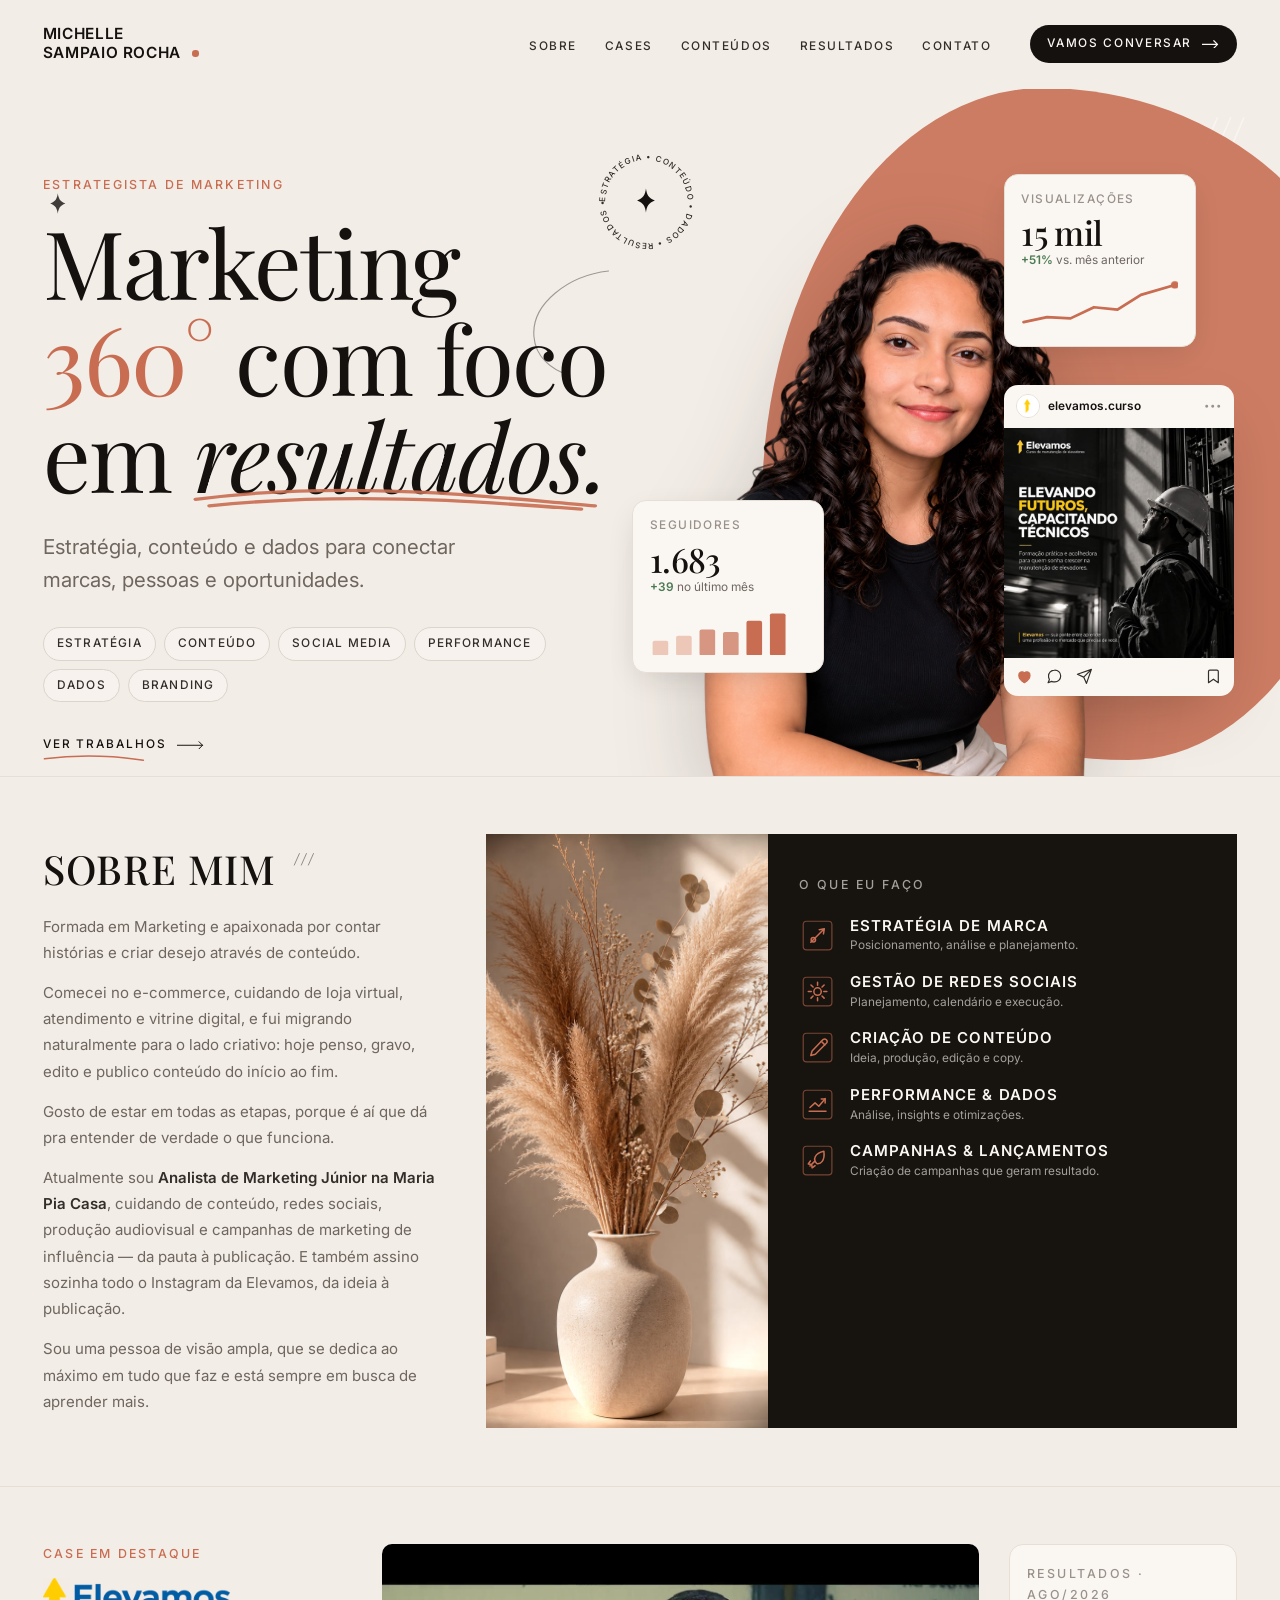
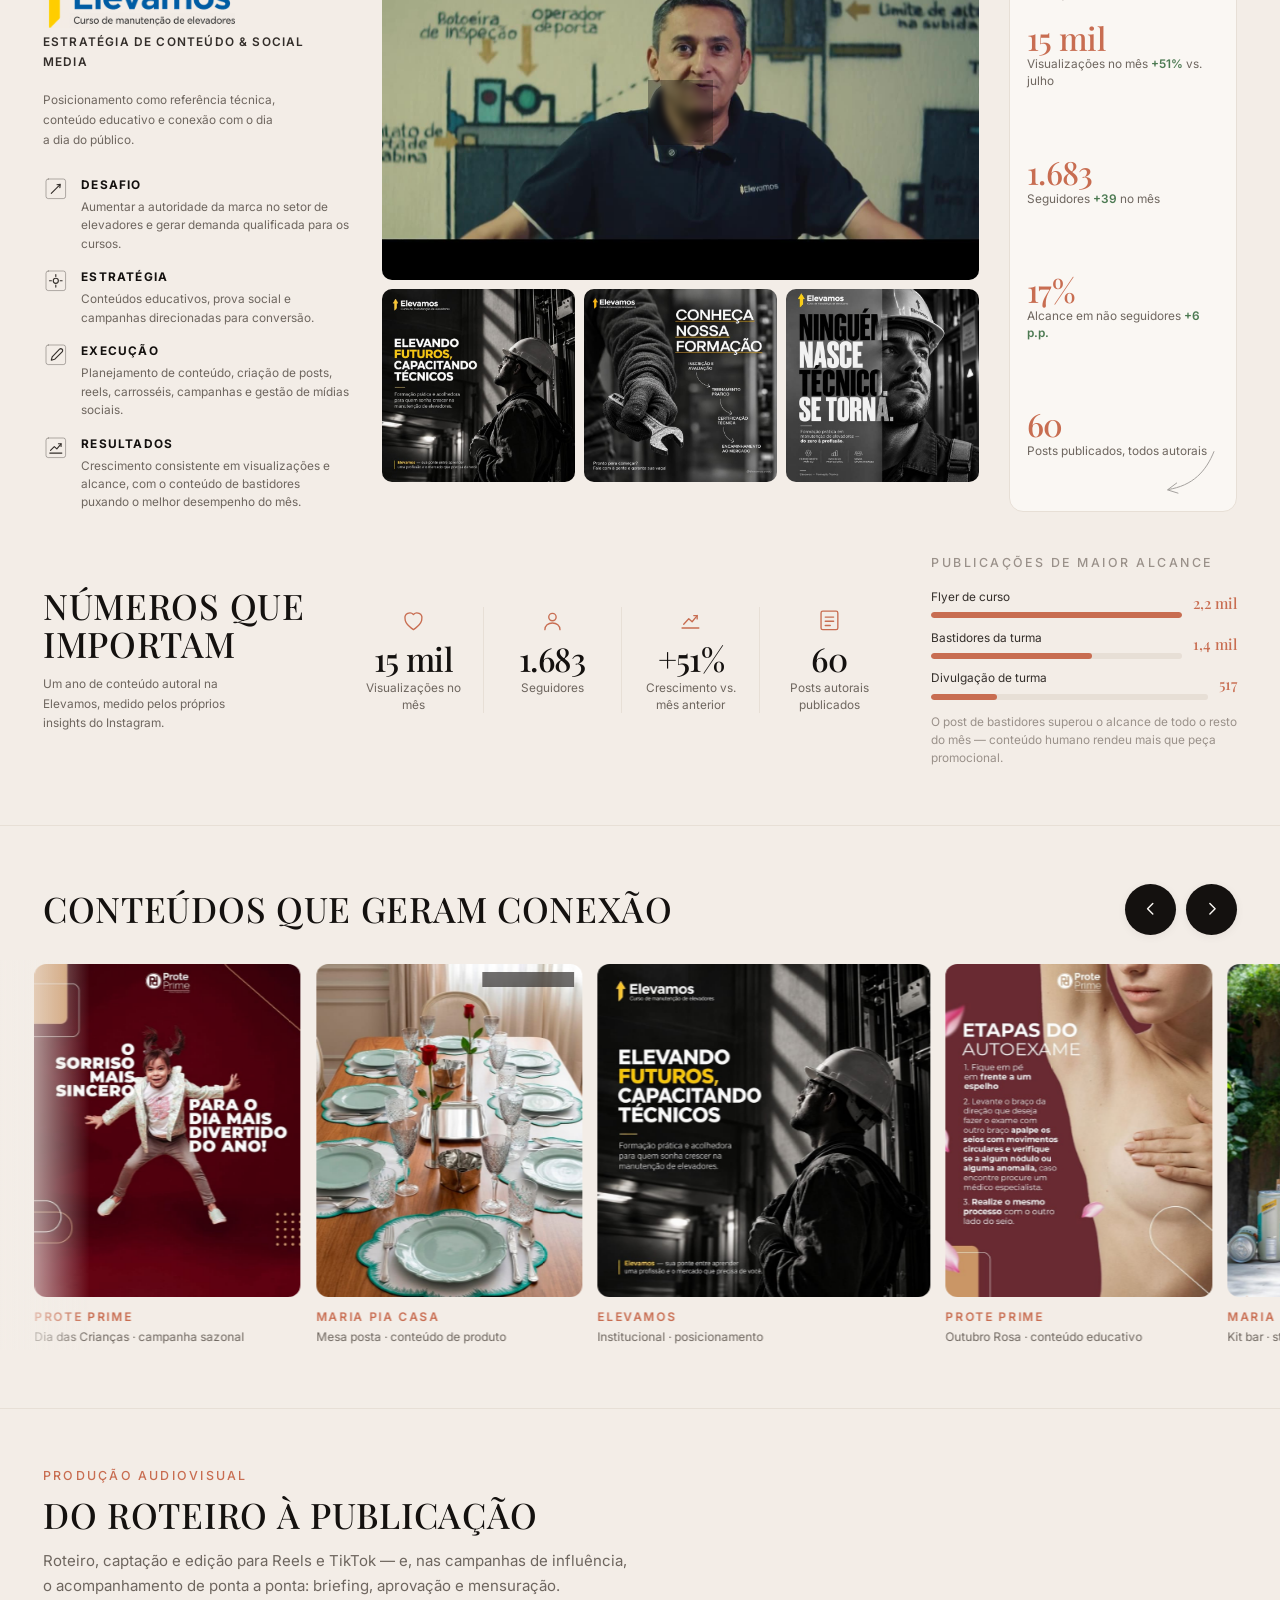
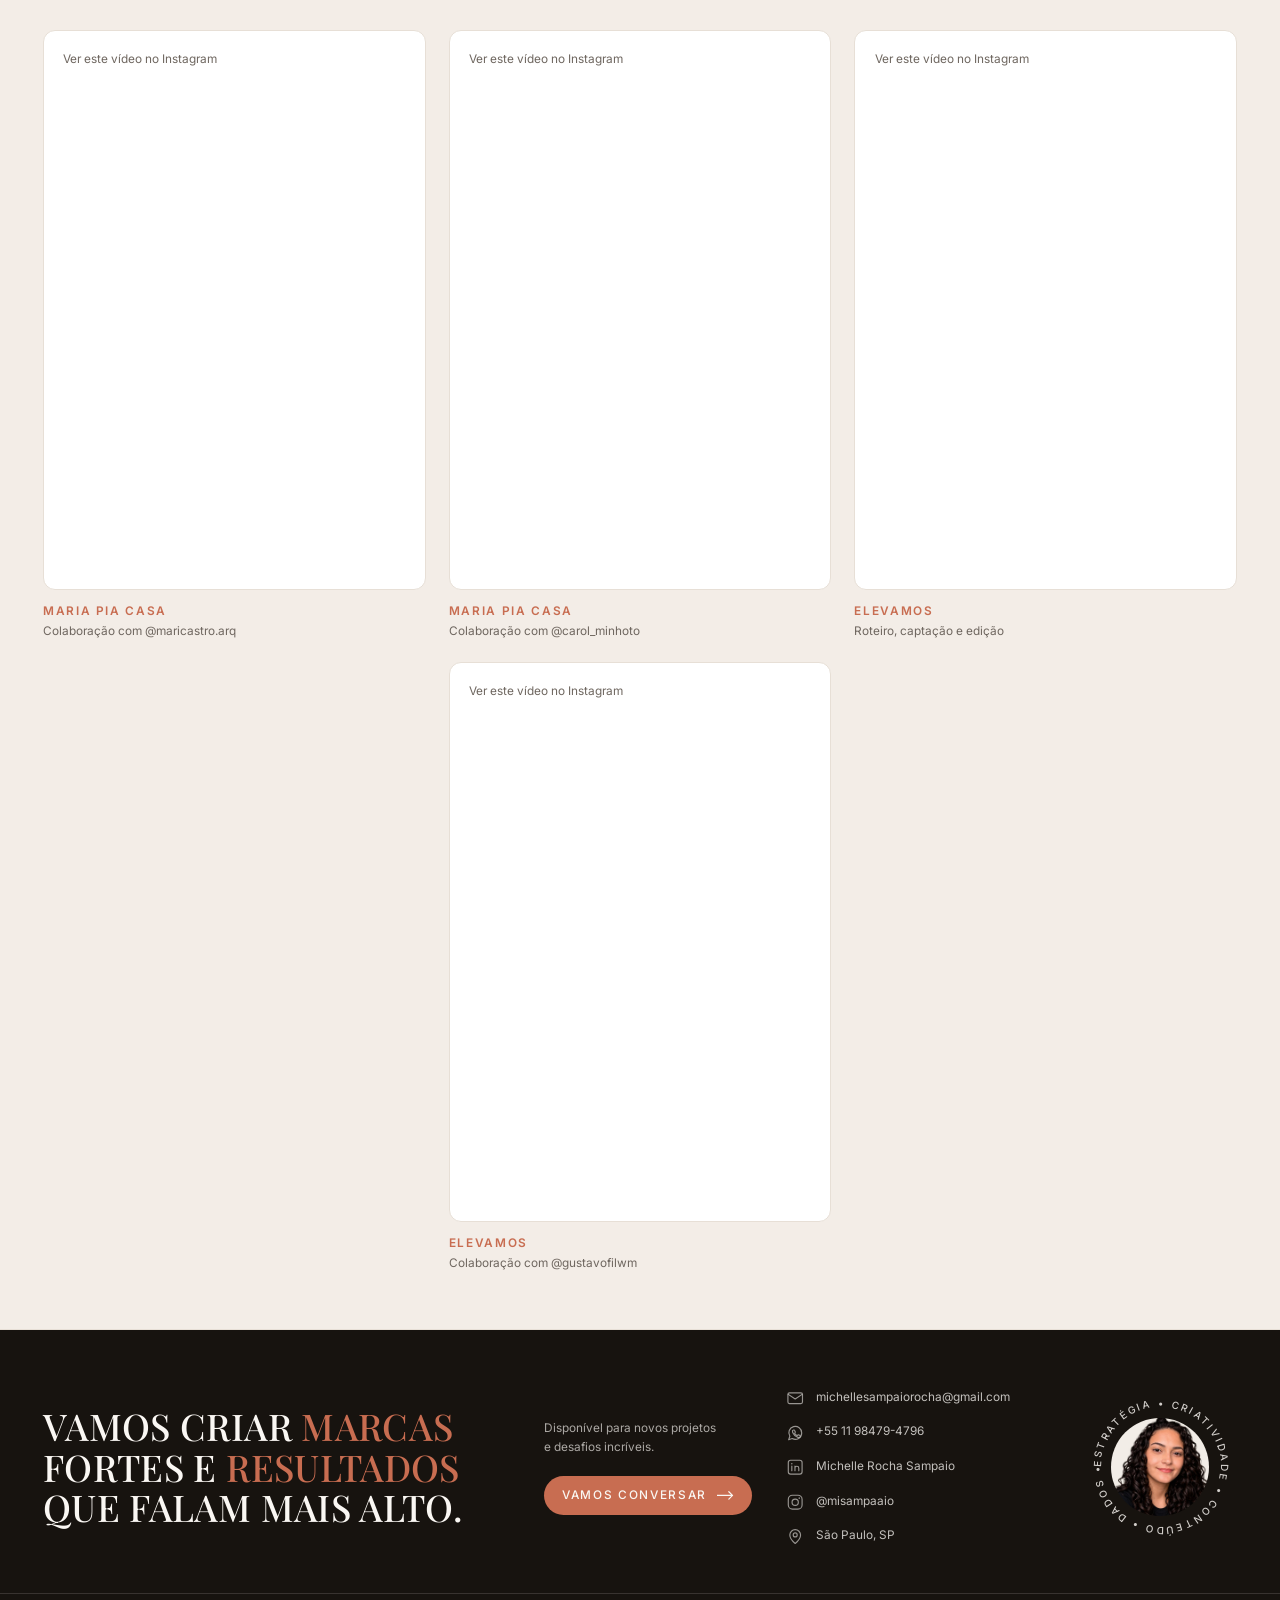
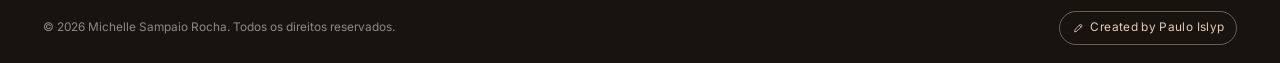
==== commit 7337cebf: "Troca os embeds do Instagram no case Elevamos por vídeo e imagens próprias Adiciona vídeo institucio" ====
--- a/index.html
+++ b/index.html
@@ -35,7 +35,6 @@
         <ul class="nav__list">
           <li><a href="#sobre">Sobre</a></li>
           <li><a href="#cases">Cases</a></li>
-          <li><a href="#servicos">Serviços</a></li>
           <li><a href="#conteudos">Conteúdos</a></li>
           <li><a href="#resultados">Resultados</a></li>
           <li><a href="#contato">Contato</a></li>
@@ -150,18 +149,16 @@
         <!-- card: post do instagram -->
         <article class="post-card">
           <header class="post-card__top">
-            <span class="post-card__avatar" aria-hidden="true"></span>
+            <img class="post-card__avatar" src="assets/img/cases/elevamos-avatar.png"
+                 alt="" width="96" height="96">
             <span class="post-card__handle">elevamos.curso</span>
             <span class="post-card__dots" aria-hidden="true">•••</span>
           </header>
 
           <div class="post-card__media">
-            <!-- TODO: trocar por assets/img/cases/elevamos-post-1.jpg -->
-            <img src="assets/img/cases/placeholder-post.svg" alt="Post da Elevamos: Segurança que move confiança" width="600" height="600">
-            <div class="post-card__caption">
-              <p class="post-card__headline">Segurança<br>que move<br>confiança.</p>
-              <p class="post-card__sub">Cursos que elevam sua carreira.</p>
-            </div>
+            <img src="assets/img/cases/elevamos-elevando-futuros.jpg"
+                 alt="Post da Elevamos com técnico de capacete olhando para o alto e a frase: elevando futuros, capacitando técnicos."
+                 width="620" height="620" fetchpriority="high">
           </div>
 
           <footer class="post-card__actions">
@@ -182,7 +179,7 @@
         <defs><path id="sealPath" d="M100,100 m-72,0 a72,72 0 1,1 144,0 a72,72 0 1,1 -144,0"/></defs>
         <!-- textLength = circunferência (2·π·72 ≈ 452), senão o texto dá a
              volta e o fim encavala no começo -->
-        <text><textPath href="#sealPath" startOffset="0" textLength="452" lengthAdjust="spacing">estratégia • conteúdo • dados • resultados •</textPath></text>
+        <text><textPath href="#sealPath" startOffset="0" textLength="452" lengthAdjust="spacing">estratégia • conteúdo • dados • resultados • </textPath></text>
       </svg>
       <svg class="seal__star" viewBox="0 0 40 40">
         <path d="M20 2c1.2 8.5 3.4 12.8 11.9 16-8.5 3.2-10.7 7.5-11.9 16-1.2-8.5-3.4-12.8-11.9-16C16.6 14.8 18.8 10.5 20 2Z"/>
@@ -225,7 +222,7 @@
     </figure>
 
     <!-- ── painel escuro: o que eu faço ── -->
-    <div class="about__services" id="servicos">
+    <div class="about__services">
       <p class="section-label about__services-label">O que eu faço</p>
 
       <ul class="services">
@@ -387,59 +384,64 @@
 
       <!-- ── galeria de peças ── -->
       <div class="case__gallery reveal">
-        <!-- TODO: cada card aceita <img> em .case-card__media quando as artes chegarem -->
-
-        <a class="case-card case-card--wide" href="https://www.instagram.com/p/DcdhvMGxEOn/" target="_blank" rel="noopener">
-          <div class="case-card__body">
-            <p class="case-card__title">Cursos que<br><em>elevam sua</em><br>carreira.</p>
-            <p class="case-card__tag">Elevamos</p>
-          </div>
-        </a>
-
-        <a class="case-card" href="https://www.instagram.com/p/DGLjRunRRVa/" target="_blank" rel="noopener">
-          <div class="case-card__body">
-            <p class="case-card__title case-card__title--sm">Do básico<br>ao avançado.</p>
-            <p class="case-card__desc">Formação completa para quem quer crescer.</p>
-            <p class="case-card__tag">Elevamos</p>
-          </div>
-        </a>
-
-        <a class="case-card" href="https://www.instagram.com/p/DMIEbPBMvg8/" target="_blank" rel="noopener">
-          <div class="case-card__body">
-            <p class="case-card__title case-card__title--sm">3 motivos<br>para fazer um<br>curso na<br>Elevamos</p>
-            <p class="case-card__tag">Elevamos</p>
-          </div>
-        </a>
-
-        <a class="case-card case-card--wide case-card--video" href="https://www.instagram.com/p/DbJlWcqpEbK/" target="_blank" rel="noopener">
-          <span class="case-card__play" aria-hidden="true">
-            <svg viewBox="0 0 24 24"><path d="M9 6.5 18 12l-9 5.5Z"/></svg>
-          </span>
-          <span class="sr-only">Vídeo editado para a Elevamos</span>
-        </a>
-
-        <a class="case-card" href="https://www.instagram.com/p/DcdhvMGxEOn/" target="_blank" rel="noopener">
-          <div class="case-card__body">
-            <p class="case-card__title case-card__title--sm">Segurança<br>é coisa séria.</p>
-            <p class="case-card__desc">Conhecimento também é proteção.</p>
-            <p class="case-card__tag">Elevamos</p>
-          </div>
-        </a>
-
-        <a class="case-card case-card--art" href="https://www.instagram.com/elevamos.curso/"
-           target="_blank" rel="noopener">
-          <div class="case-card__media">
-            <img src="assets/img/cases/elevamos-nova-turma.jpg"
-                 alt="Arte da Elevamos anunciando inscrições abertas para nova turma, com data de início e horário."
-                 width="760" height="760" loading="lazy" decoding="async">
-          </div>
-          <div class="case-card__body">
-            <p class="case-card__tag case-card__tag--end">Ver o perfil &rarr;</p>
-          </div>
-        </a>
-      </div>
-
-      <!-- ── painel de resultados (dados reais dos insights) ── -->
+
+        <div class="case-card case-card--video">
+          <video class="case-video" id="caseVideo"
+                 poster="assets/video/elevamos-poster.jpg"
+                 preload="none" playsinline
+                 width="1280" height="720">
+            <source src="assets/video/elevamos-institucional.mp4" type="video/mp4">
+            <p>Seu navegador não reproduz este vídeo.
+               <a href="assets/video/elevamos-institucional.mp4">Baixar o arquivo</a>.</p>
+          </video>
+          <button class="case-card__play" type="button" data-play-video="caseVideo"
+                  aria-label="Reproduzir o vídeo institucional da Elevamos">
+            <svg viewBox="0 0 24 24" aria-hidden="true"><path d="M8 5 20 12 8 19Z"/></svg>
+          </button>
+        </div>
+
+        <button class="case-card case-card--art" type="button"
+                data-lightbox="assets/img/criativos/elevamos-elevando-futuros.jpg"
+                data-lightbox-alt="Peça da Elevamos com técnico de capacete olhando para o alto e a frase: elevando futuros, capacitando técnicos."
+                aria-label="Ampliar a peça: elevando futuros, capacitando técnicos">
+          <span class="case-card__media">
+            <img src="assets/img/cases/elevamos-elevando-futuros.jpg"
+                 alt="Peça da Elevamos com técnico de capacete olhando para o alto e a frase: elevando futuros, capacitando técnicos."
+                 width="620" height="620" loading="lazy" decoding="async">
+          </span>
+          <span class="case-card__zoom" aria-hidden="true">
+            <svg viewBox="0 0 24 24"><circle cx="11" cy="11" r="6.5"/><path d="M15.8 15.8 21 21M11 8.4v5.2M8.4 11h5.2"/></svg>
+          </span>
+        </button>
+
+        <button class="case-card case-card--art" type="button"
+                data-lightbox="assets/img/criativos/elevamos-conheca-formacao.jpg"
+                data-lightbox-alt="Peça da Elevamos com as etapas da formação: inscrição e avaliação, treinamento prático, certificação técnica e encaminhamento ao mercado."
+                aria-label="Ampliar a peça: conheça nossa formação">
+          <span class="case-card__media">
+            <img src="assets/img/cases/elevamos-conheca-formacao.jpg"
+                 alt="Peça da Elevamos com as etapas da formação: inscrição e avaliação, treinamento prático, certificação técnica e encaminhamento ao mercado."
+                 width="620" height="620" loading="lazy" decoding="async">
+          </span>
+          <span class="case-card__zoom" aria-hidden="true">
+            <svg viewBox="0 0 24 24"><circle cx="11" cy="11" r="6.5"/><path d="M15.8 15.8 21 21M11 8.4v5.2M8.4 11h5.2"/></svg>
+          </span>
+        </button>
+
+        <button class="case-card case-card--art" type="button"
+                data-lightbox="assets/img/criativos/elevamos-ninguem-nasce-tecnico.jpg"
+                data-lightbox-alt="Peça da Elevamos com retrato de técnico e a frase: ninguém nasce técnico, se torna."
+                aria-label="Ampliar a peça: ninguém nasce técnico, se torna">
+          <span class="case-card__media">
+            <img src="assets/img/cases/elevamos-ninguem-nasce-tecnico.jpg"
+                 alt="Peça da Elevamos com retrato de técnico e a frase: ninguém nasce técnico, se torna."
+                 width="620" height="620" loading="lazy" decoding="async">
+          </span>
+          <span class="case-card__zoom" aria-hidden="true">
+            <svg viewBox="0 0 24 24"><circle cx="11" cy="11" r="6.5"/><path d="M15.8 15.8 21 21M11 8.4v5.2M8.4 11h5.2"/></svg>
+          </span>
+        </button>
+      </div>      <!-- ── painel de resultados (dados reais dos insights) ── -->
       <aside class="case__results reveal">
         <p class="section-label">Resultados · ago/2026</p>
 
@@ -583,10 +585,23 @@
           <img src="assets/img/criativos/mariapia-mesa-posta.jpg"
                alt="Mesa posta da Maria Pia Casa com pratos verdes, taças de cristal e rosas vermelhas."
                width="656" height="820" loading="lazy" decoding="async">
+          <span class="ai-badge"><svg viewBox="0 0 24 24" aria-hidden="true"><path d="M12 3.2c.8 5.3 2.1 7.6 7.4 8.4-5.3.8-6.6 3.1-7.4 8.4-.8-5.3-2.1-7.6-7.4-8.4 5.3-.8 6.6-3.1 7.4-8.4Z"/></svg>Feito com IA</span>
         </div>
         <div class="creative__meta">
           <p class="creative__brand">Maria Pia Casa</p>
           <p class="creative__desc">Mesa posta &middot; conteúdo de produto</p>
+        </div>
+      </li>
+
+      <li class="creative">
+        <div class="creative__media">
+          <img src="assets/img/criativos/elevamos-elevando-futuros.jpg"
+               alt="Peça da Elevamos com técnico de capacete olhando para o alto e a frase: elevando futuros, capacitando técnicos."
+               width="820" height="820" loading="lazy" decoding="async">
+        </div>
+        <div class="creative__meta">
+          <p class="creative__brand">Elevamos</p>
+          <p class="creative__desc">Institucional &middot; posicionamento</p>
         </div>
       </li>
 
@@ -607,10 +622,24 @@
           <img src="assets/img/criativos/mariapia-bar-dourado.jpg"
                alt="Kit bar dourado da Maria Pia Casa — balde de gelo, coqueteleira e utensílios — fotografado ao ar livre."
                width="656" height="820" loading="lazy" decoding="async">
+          <span class="ai-badge"><svg viewBox="0 0 24 24" aria-hidden="true"><path d="M12 3.2c.8 5.3 2.1 7.6 7.4 8.4-5.3.8-6.6 3.1-7.4 8.4-.8-5.3-2.1-7.6-7.4-8.4 5.3-.8 6.6-3.1 7.4-8.4Z"/></svg>Feito com IA</span>
         </div>
         <div class="creative__meta">
           <p class="creative__brand">Maria Pia Casa</p>
           <p class="creative__desc">Kit bar &middot; still de produto</p>
+        </div>
+      </li>
+
+      <li class="creative">
+        <div class="creative__media">
+          <img src="assets/img/criativos/mariapia-taca.jpg"
+               alt="Taça de cristal segurada sobre prato decorado em verde e dourado, da Maria Pia Casa."
+               width="656" height="820" loading="lazy" decoding="async">
+          <span class="ai-badge"><svg viewBox="0 0 24 24" aria-hidden="true"><path d="M12 3.2c.8 5.3 2.1 7.6 7.4 8.4-5.3.8-6.6 3.1-7.4 8.4-.8-5.3-2.1-7.6-7.4-8.4 5.3-.8 6.6-3.1 7.4-8.4Z"/></svg>Feito com IA</span>
+        </div>
+        <div class="creative__meta">
+          <p class="creative__brand">Maria Pia Casa</p>
+          <p class="creative__desc">Cristais &middot; vitrine e desejo</p>
         </div>
       </li>
 
@@ -631,10 +660,23 @@
           <img src="assets/img/criativos/mariapia-sala-jantar.jpg"
                alt="Sala de jantar com mesa de madeira, cadeiras cinza e pendentes dourados, ambientada com peças da Maria Pia Casa."
                width="661" height="820" loading="lazy" decoding="async">
+          <span class="ai-badge"><svg viewBox="0 0 24 24" aria-hidden="true"><path d="M12 3.2c.8 5.3 2.1 7.6 7.4 8.4-5.3.8-6.6 3.1-7.4 8.4-.8-5.3-2.1-7.6-7.4-8.4 5.3-.8 6.6-3.1 7.4-8.4Z"/></svg>Feito com IA</span>
         </div>
         <div class="creative__meta">
           <p class="creative__brand">Maria Pia Casa</p>
           <p class="creative__desc">Sala de jantar &middot; ambientação</p>
+        </div>
+      </li>
+
+      <li class="creative">
+        <div class="creative__media">
+          <img src="assets/img/criativos/elevamos-ninguem-nasce-tecnico.jpg"
+               alt="Peça da Elevamos com retrato de técnico e a frase: ninguém nasce técnico, se torna."
+               width="820" height="820" loading="lazy" decoding="async">
+        </div>
+        <div class="creative__meta">
+          <p class="creative__brand">Elevamos</p>
+          <p class="creative__desc">Campanha de captação</p>
         </div>
       </li>
 
@@ -652,13 +694,25 @@
 
       <li class="creative">
         <div class="creative__media">
-          <img src="assets/img/criativos/mariapia-taca.jpg"
-               alt="Taça de cristal segurada sobre prato decorado em verde e dourado, da Maria Pia Casa."
-               width="656" height="820" loading="lazy" decoding="async">
-        </div>
-        <div class="creative__meta">
-          <p class="creative__brand">Maria Pia Casa</p>
-          <p class="creative__desc">Cristais &middot; vitrine e desejo</p>
+          <img src="assets/img/criativos/elevamos-conheca-formacao.jpg"
+               alt="Peça da Elevamos com as etapas da formação: inscrição e avaliação, treinamento prático, certificação técnica e encaminhamento ao mercado."
+               width="820" height="820" loading="lazy" decoding="async">
+        </div>
+        <div class="creative__meta">
+          <p class="creative__brand">Elevamos</p>
+          <p class="creative__desc">Etapas da formação &middot; educativo</p>
+        </div>
+      </li>
+
+      <li class="creative">
+        <div class="creative__media">
+          <img src="assets/img/criativos/elevamos-nova-turma.jpg"
+               alt="Arte da Elevamos anunciando inscrições abertas para nova turma, com data de início e horário."
+               width="820" height="820" loading="lazy" decoding="async">
+        </div>
+        <div class="creative__meta">
+          <p class="creative__brand">Elevamos</p>
+          <p class="creative__desc">Divulgação de nova turma</p>
         </div>
       </li>
 
@@ -667,10 +721,23 @@
           <img src="assets/img/criativos/mariapia-coqueteleira.jpg"
                alt="Coqueteleira e utensílios dourados da Maria Pia Casa, com limões cortados sobre a bancada."
                width="656" height="820" loading="lazy" decoding="async">
+          <span class="ai-badge"><svg viewBox="0 0 24 24" aria-hidden="true"><path d="M12 3.2c.8 5.3 2.1 7.6 7.4 8.4-5.3.8-6.6 3.1-7.4 8.4-.8-5.3-2.1-7.6-7.4-8.4 5.3-.8 6.6-3.1 7.4-8.4Z"/></svg>Feito com IA</span>
         </div>
         <div class="creative__meta">
           <p class="creative__brand">Maria Pia Casa</p>
           <p class="creative__desc">Coqueteleira &middot; detalhe de produto</p>
+        </div>
+      </li>
+
+      <li class="creative">
+        <div class="creative__media">
+          <img src="assets/img/criativos/elevamos-vire-a-chave.jpg"
+               alt="Peça da Elevamos com técnico ajustando um painel elétrico e a frase: vire a chave na sua carreira."
+               width="820" height="820" loading="lazy" decoding="async">
+        </div>
+        <div class="creative__meta">
+          <p class="creative__brand">Elevamos</p>
+          <p class="creative__desc">Capa de carrossel &middot; captação</p>
         </div>
       </li>
 
@@ -742,6 +809,22 @@
           </div>
         </li>
 
+        <li class="video-card reveal">
+          <div class="video-card__media">
+            <blockquote class="instagram-media"
+                        data-instgrm-permalink="https://www.instagram.com/p/Dc4QM9LJx43/"
+                        data-instgrm-version="14">
+              <a href="https://www.instagram.com/p/Dc4QM9LJx43/" target="_blank" rel="noopener">
+                Ver este vídeo no Instagram
+              </a>
+            </blockquote>
+          </div>
+          <div class="video-card__meta">
+            <p class="video-card__brand">Elevamos</p>
+            <p class="video-card__desc">Colaboração com @gustavofilwm</p>
+          </div>
+        </li>
+
       </ul>
 
     </div>
@@ -763,7 +846,9 @@
           Disponível para novos projetos<br class="br-desk">
           e desafios incríveis.
         </p>
-        <a class="btn btn--accent" href="mailto:michellesampaiorocha@gmail.com">
+        <a class="btn btn--accent"
+           href="https://wa.me/5511984794796?text=Ol%C3%A1%2C%20Michelle!%20Vi%20seu%20portf%C3%B3lio%20e%20gostaria%20de%20conversar."
+           target="_blank" rel="noopener">
           Vamos conversar
           <svg class="btn__arrow" viewBox="0 0 24 12" aria-hidden="true"><path d="M0 6h21M16 1l5 5-5 5"/></svg>
         </a>
@@ -819,7 +904,7 @@
         <div class="seal seal--footer">
           <svg viewBox="0 0 200 200">
             <defs><path id="footerSealPath" d="M100,100 m-78,0 a78,78 0 1,1 156,0 a78,78 0 1,1 -156,0"/></defs>
-            <text><textPath href="#footerSealPath" startOffset="0" textLength="490" lengthAdjust="spacing">estratégia • criatividade • conteúdo • dados •</textPath></text>
+            <text><textPath href="#footerSealPath" startOffset="0" textLength="490" lengthAdjust="spacing">estratégia • criatividade • conteúdo • dados • </textPath></text>
           </svg>
         </div>
       </div>
@@ -838,6 +923,14 @@
     </div>
   </footer>
 
+  <!-- ═══════════════ AMPLIAÇÃO DE IMAGEM ═══════════════ -->
+  <dialog class="lightbox" id="lightbox" aria-label="Peça ampliada">
+    <button class="lightbox__close" type="button" data-lightbox-close aria-label="Fechar">
+      <svg viewBox="0 0 24 24" aria-hidden="true"><path d="M6 6l12 12M18 6 6 18"/></svg>
+    </button>
+    <img class="lightbox__img" id="lightboxImg" src="" alt="">
+  </dialog>
+
   <script src="assets/js/main.js" defer></script>
 </body>
 </html>
--- a/assets/css/base.css
+++ b/assets/css/base.css
@@ -314,6 +314,66 @@
 
 @keyframes seal-spin { to { transform: rotate(360deg); } }
 
+/* ── ampliação de imagem ───────────────────────────────────────────────── */
+/* <dialog> em vez de div: o navegador já entrega prisão de foco, fechamento
+   no Esc e devolução do foco ao botão de origem, sem JS para isso. */
+.lightbox {
+  width: min(92vw, 900px);
+  max-width: none;
+  max-height: 92vh;
+  padding: 0;
+  border: 0;
+  border-radius: var(--radius);
+  background: transparent;
+  overflow: visible;
+}
+
+.lightbox::backdrop {
+  background: rgba(12, 10, 9, .82);
+  -webkit-backdrop-filter: blur(3px);
+          backdrop-filter: blur(3px);
+}
+
+.lightbox__img {
+  display: block;
+  width: 100%;
+  height: auto;
+  max-height: 92vh;
+  object-fit: contain;
+  border-radius: var(--radius);
+}
+
+.lightbox__close {
+  position: absolute;
+  top: -.4rem;
+  right: -.4rem;
+  z-index: 1;
+  display: grid;
+  place-items: center;
+  width: 2.4rem;
+  aspect-ratio: 1;
+  border-radius: 50%;
+  background: var(--cream-hi);
+  color: var(--ink);
+  box-shadow: var(--shadow-md);
+  transition: background-color var(--dur) var(--ease), color var(--dur) var(--ease);
+}
+
+.lightbox__close svg {
+  width: 42%;
+  fill: none;
+  stroke: currentColor;
+  stroke-width: 2;
+  stroke-linecap: round;
+}
+
+.lightbox__close:hover { background: var(--accent); color: var(--cream-hi); }
+
+@media (max-width: 620px) {
+  .lightbox { width: 94vw; }
+  .lightbox__close { top: -3rem; right: 0; }
+}
+
 /* ── reveal on scroll ──────────────────────────────────────────────────── */
 .reveal {
   opacity: 0;
--- a/assets/css/hero.css
+++ b/assets/css/hero.css
@@ -3,21 +3,22 @@
    ========================================================================== */
 
 /* ── header ────────────────────────────────────────────────────────────── */
+/* Sem backdrop-filter aqui, de propósito: backdrop-filter (como transform e
+   filter) transforma o elemento em bloco de contenção para descendentes
+   position:fixed. O menu off-canvas é filho deste cabeçalho, então ele
+   passava a ser posicionado em relação aos 65px do header em vez da tela
+   inteira — abria com 136px de altura em vez de 800px. Fundo sólido resolve
+   e ainda economiza o custo de compor um desfoque a cada quadro. */
 .site-header {
   position: sticky;
   top: 0;
   z-index: 60;
-  background: color-mix(in srgb, var(--cream) 88%, transparent);
-  backdrop-filter: blur(14px);
-  -webkit-backdrop-filter: blur(14px);
+  background: var(--cream);
   border-bottom: 1px solid transparent;
-  transition: border-color var(--dur) var(--ease), background-color var(--dur) var(--ease);
-}
-
-.site-header.is-stuck {
-  border-bottom-color: var(--line-soft);
-  background: color-mix(in srgb, var(--cream) 96%, transparent);
-}
+  transition: border-color var(--dur) var(--ease);
+}
+
+.site-header.is-stuck { border-bottom-color: var(--line-soft); }
 
 .site-header__inner {
   display: flex;
@@ -323,11 +324,15 @@
   padding: .6rem .75rem;
 }
 
+/* a marca da Elevamos no lugar da foto de perfil — só a seta, que é a parte
+   do logo que ainda se lê a 24px; o lockup inteiro viraria borrão */
 .post-card__avatar {
   width: 1.5rem;
   height: 1.5rem;
   border-radius: 50%;
-  background: linear-gradient(135deg, var(--accent), var(--accent-soft));
+  background: #fff;
+  border: 1px solid var(--line-soft);
+  object-fit: cover;
   flex-shrink: 0;
 }
 
@@ -353,31 +358,8 @@
   width: 100%;
   height: 100%;
   object-fit: cover;
-  opacity: .82;
-}
-
-.post-card__caption {
-  position: absolute;
-  inset: auto 0 0 0;
-  padding: 1rem .95rem 1.1rem;
-  background: linear-gradient(to top, rgba(12, 10, 9, .92) 30%, transparent);
-  color: var(--cream-hi);
-}
-
-.post-card__headline {
-  font-family: var(--font-display);
-  font-size: clamp(.95rem, .7rem + .8vw, 1.3rem);
-  font-weight: 600;
-  line-height: 1.12;
-  text-transform: uppercase;
-  letter-spacing: -.01em;
-}
-
-.post-card__sub {
-  margin-top: .45em;
-  font-size: var(--fs-micro);
-  line-height: 1.4;
-  color: color-mix(in srgb, var(--cream-hi) 76%, transparent);
+  /* opacidade cheia: o .82 existia para escurecer o fundo atrás da legenda
+     sobreposta, que saiu quando a arte real entrou */
 }
 
 .post-card__actions {
@@ -464,7 +446,7 @@
       tanto para fora da coluna, senão saem da viewport ───────────────── */
 @media (max-width: 1400px) {
   .post-card { width: clamp(190px, 18vw, 250px); }
-  /* as posições saem das variáveis do rosto; aqui só o tamanho */;
+  /* as posições saem das variáveis do rosto; aqui só o tamanho */
 }
 
 /* ── laptop: 2 colunas ficam apertadas — título e cards recuam ────────── */
@@ -524,12 +506,15 @@
 
   .site-header__cta { display: none; }
 
+  /* Abaixo do z-index 60 do cabeçalho, e não acima. O menu vive dentro do
+     cabeçalho, que é um contexto de empilhamento — com o véu em 65 no body,
+     ele era pintado por cima de todo esse contexto e lavava os itens do
+     menu, por mais alto que fosse o z-index deles. */
   .nav-backdrop {
     position: fixed;
     inset: 0;
-    z-index: 65;
-    background: rgba(20, 17, 15, .34);
-    backdrop-filter: blur(2px);
+    z-index: 55;
+    background: rgba(20, 17, 15, .38);
     opacity: 0;
     pointer-events: none;
     transition: opacity .35s var(--ease);
--- a/assets/css/case.css
+++ b/assets/css/case.css
@@ -7,7 +7,10 @@
 .case__grid {
   display: grid;
   grid-template-columns: minmax(0, .92fr) minmax(0, 1.78fr) minmax(0, .68fr);
-  align-items: start;
+  /* stretch, não start: com start cada coluna ficava na altura do próprio
+     conteúdo e as três terminavam em pontos diferentes (133px de diferença
+     entre a mais alta e a mais baixa no desktop) */
+  align-items: stretch;
   gap: clamp(1.4rem, 2.4vw, 2.6rem);
 }
 
@@ -79,13 +82,17 @@
 }
 
 /* ── galeria de peças ────────────────────────────────────────────────── */
+/* O vídeo ocupa a largura toda em 16:9 e as três artes ficam numa faixa só
+   embaixo, todas quadradas para a fileira ter uma linha de base única. */
 .case__gallery {
   display: grid;
-  grid-template-columns: 1.62fr 1fr 1fr;
-  grid-template-rows: 1.12fr 1fr;
+  grid-template-columns: repeat(3, minmax(0, 1fr));
+  grid-template-rows: auto auto;
+  align-content: start;
   gap: clamp(.4rem, .7vw, .7rem);
-  min-height: clamp(330px, 33vw, 520px);
-}
+}
+
+.case__gallery > :nth-child(1) { grid-column: 1 / -1; }
 
 .case-card {
   position: relative;
@@ -106,7 +113,40 @@
   box-shadow: var(--shadow-md);
 }
 
-.case-card--wide { grid-column: span 1; }
+/* o vídeo é o ponto focal da galeria: largura toda e a proporção do arquivo */
+.case-card--video {
+  display: block;
+  aspect-ratio: 16 / 9;
+}
+
+.case-video {
+  display: block;
+  width: 100%;
+  height: 100%;
+  object-fit: cover;   /* arquivo é 16:9 como o card: encaixa sem cortar */
+  background: #0d0a08;
+}
+
+/* Centralização exata por posicionamento absoluto. Centralizar por flex
+   dependia de o card não ter mais nada dentro; agora que existe o vídeo
+   ocupando o card inteiro, o botão precisa de referência própria. */
+.case-card--video .case-card__play {
+  position: absolute;
+  top: 50%;
+  left: 50%;
+  transform: translate(-50%, -50%);
+  width: clamp(52px, 5vw, 74px);
+  border-width: 2px;
+  background: rgba(14, 11, 9, .34);
+  -webkit-backdrop-filter: blur(3px);
+          backdrop-filter: blur(3px);
+  cursor: pointer;
+}
+
+/* com o vídeo rodando, o botão sai de cena */
+.case-card--video.is-playing .case-card__play { display: none; }
+
+
 
 .case-card__media {
   position: absolute;
@@ -121,24 +161,74 @@
   opacity: .78;
 }
 
-/* card que mostra uma arte real: a peça aparece inteira, sem escurecer,
-   e o rótulo ganha um véu só atrás dele para continuar legível */
-.case-card--art { background: var(--cream-lo); }
-
-.case-card--art .case-card__media { z-index: 0; }
+/* Card de arte real — é um botão que abre a peça ampliada. Todos quadrados,
+   para a fileira ter uma linha de base só; a peça vertical perde um pouco de
+   topo e base na miniatura, mas aparece inteira na ampliação. */
+.case-card--art {
+  display: block;
+  position: relative;
+  aspect-ratio: 1;
+  padding: 0;
+  border: 0;
+  background: var(--cream-lo);
+  font: inherit;
+  color: inherit;
+  cursor: zoom-in;
+}
+
+.case-card--art .case-card__media {
+  display: block;
+  position: absolute;
+  inset: 0;
+  z-index: 0;
+}
 
 .case-card--art .case-card__media img {
+  width: 100%;
+  height: 100%;
+  object-fit: cover;
   opacity: 1;
   transition: transform .6s var(--ease);
 }
 
+/* lupa que aparece no hover, sinalizando que dá para ampliar */
+.case-card__zoom {
+  position: absolute;
+  z-index: 1;
+  top: .5rem;
+  right: .5rem;
+  display: grid;
+  place-items: center;
+  width: 2rem;
+  aspect-ratio: 1;
+  border-radius: 50%;
+  background: rgba(14, 11, 9, .55);
+  -webkit-backdrop-filter: blur(4px);
+          backdrop-filter: blur(4px);
+  opacity: 0;
+  transition: opacity var(--dur) var(--ease);
+}
+
+.case-card__zoom svg {
+  width: 55%;
+  fill: none;
+  stroke: var(--cream-hi);
+  stroke-width: 1.8;
+  stroke-linecap: round;
+}
+
+.case-card--art:hover .case-card__zoom,
+.case-card--art:focus-visible .case-card__zoom { opacity: 1; }
+
 .case-card--art:hover .case-card__media img { transform: scale(1.04); }
 
+/* o rótulo flutua sobre a arte, com véu só atrás dele */
 .case-card--art .case-card__body {
-  position: relative;
+  position: absolute;
+  inset: auto 0 0 0;
   z-index: 1;
   justify-content: flex-end;
-  background: linear-gradient(to top, rgba(12, 10, 9, .72) 0, transparent 62%);
+  background: linear-gradient(to top, rgba(12, 10, 9, .78) 0, transparent 100%);
 }
 
 .case-card__body {
@@ -184,8 +274,6 @@
 }
 
 /* card de vídeo */
-.case-card--video { align-items: center; justify-content: center; }
-
 .case-card__play {
   display: grid;
   place-items: center;
@@ -196,10 +284,12 @@
   transition: background-color var(--dur) var(--ease), border-color var(--dur) var(--ease);
 }
 
+/* triângulo desenhado com o centroide em x=12, o centro do viewBox: é o
+   centroide, e não a caixa, que define o centro óptico de uma forma
+   assimétrica. Por isso não há deslocamento manual aqui. */
 .case-card__play svg {
-  width: 46%;
+  width: 42%;
   fill: var(--cream-hi);
-  margin-left: 8%;
 }
 
 .case-card--video:hover .case-card__play {
@@ -216,8 +306,14 @@
   border-radius: var(--radius);
 }
 
+/* com as colunas esticadas, o painel distribui os números pela altura
+   em vez de deixar um vazio embaixo */
+.case__results { display: flex; flex-direction: column; }
+
 .result-list {
   display: grid;
+  flex: 1;
+  align-content: space-between;
   gap: clamp(.85rem, 1.3vw, 1.3rem);
   margin-top: clamp(.8rem, 1.2vw, 1.1rem);
 }
--- a/assets/css/creatives.css
+++ b/assets/css/creatives.css
@@ -126,10 +126,42 @@
 }
 
 .creative__media {
+  position: relative;
   height: clamp(230px, 26vw, 380px);
   overflow: hidden;
   border-radius: 12px;
   background: var(--cream-lo);
+}
+
+/* selo de peça gerada por IA — as artes vão de fundo claro a fundo escuro,
+   então o véu escuro com desfoque garante leitura em todas elas */
+.ai-badge {
+  position: absolute;
+  z-index: 2;
+  top: .5rem;
+  right: .5rem;
+  display: inline-flex;
+  align-items: center;
+  gap: .35em;
+  padding: .34em .6em .34em .5em;
+  border-radius: 999px;
+  background: rgba(14, 11, 9, .58);
+  -webkit-backdrop-filter: blur(6px);
+          backdrop-filter: blur(6px);
+  color: #fff;
+  font-size: .56rem;
+  font-weight: 600;
+  letter-spacing: .1em;
+  text-transform: uppercase;
+  line-height: 1;
+  white-space: nowrap;
+}
+
+.ai-badge svg {
+  width: .85em;
+  height: auto;
+  fill: currentColor;
+  opacity: .9;
 }
 
 .creative__media img {
--- a/assets/css/videos.css
+++ b/assets/css/videos.css
@@ -18,12 +18,18 @@
   color: var(--muted);
 }
 
+/* Três colunas é o máximo aqui: o embed do Instagram tem largura mínima de
+   326px, e com quatro colunas os cards cairiam abaixo disso e quebrariam. */
 .videos__grid {
   display: grid;
   grid-template-columns: repeat(3, minmax(0, 1fr));
   gap: clamp(.9rem, 1.8vw, 1.8rem);
   margin-top: clamp(1.5rem, 2.4vw, 2.4rem);
 }
+
+/* o quarto vídeo sobra na segunda linha: centraliza em vez de deixá-lo
+   encostado na esquerda */
+.videos__grid > :nth-child(4) { grid-column: 2; }
 
 /* ── área do vídeo ───────────────────────────────────────────────────── */
 /* Quem define a altura é o embed.js do Instagram; aqui só damos um piso
@@ -84,14 +90,15 @@
   color: var(--muted);
 }
 
-
-
 /* ==========================================================================
    RESPONSIVO
    ========================================================================== */
 
+/* com duas colunas os quatro vídeos já fecham 2×2 sozinhos: o quarto volta
+   ao fluxo, senão ficaria preso na coluna 2 e deixaria um buraco */
 @media (max-width: 860px) {
   .videos__grid { grid-template-columns: repeat(2, minmax(0, 1fr)); }
+  .videos__grid > :nth-child(4) { grid-column: auto; }
 }
 
 @media (max-width: 560px) {
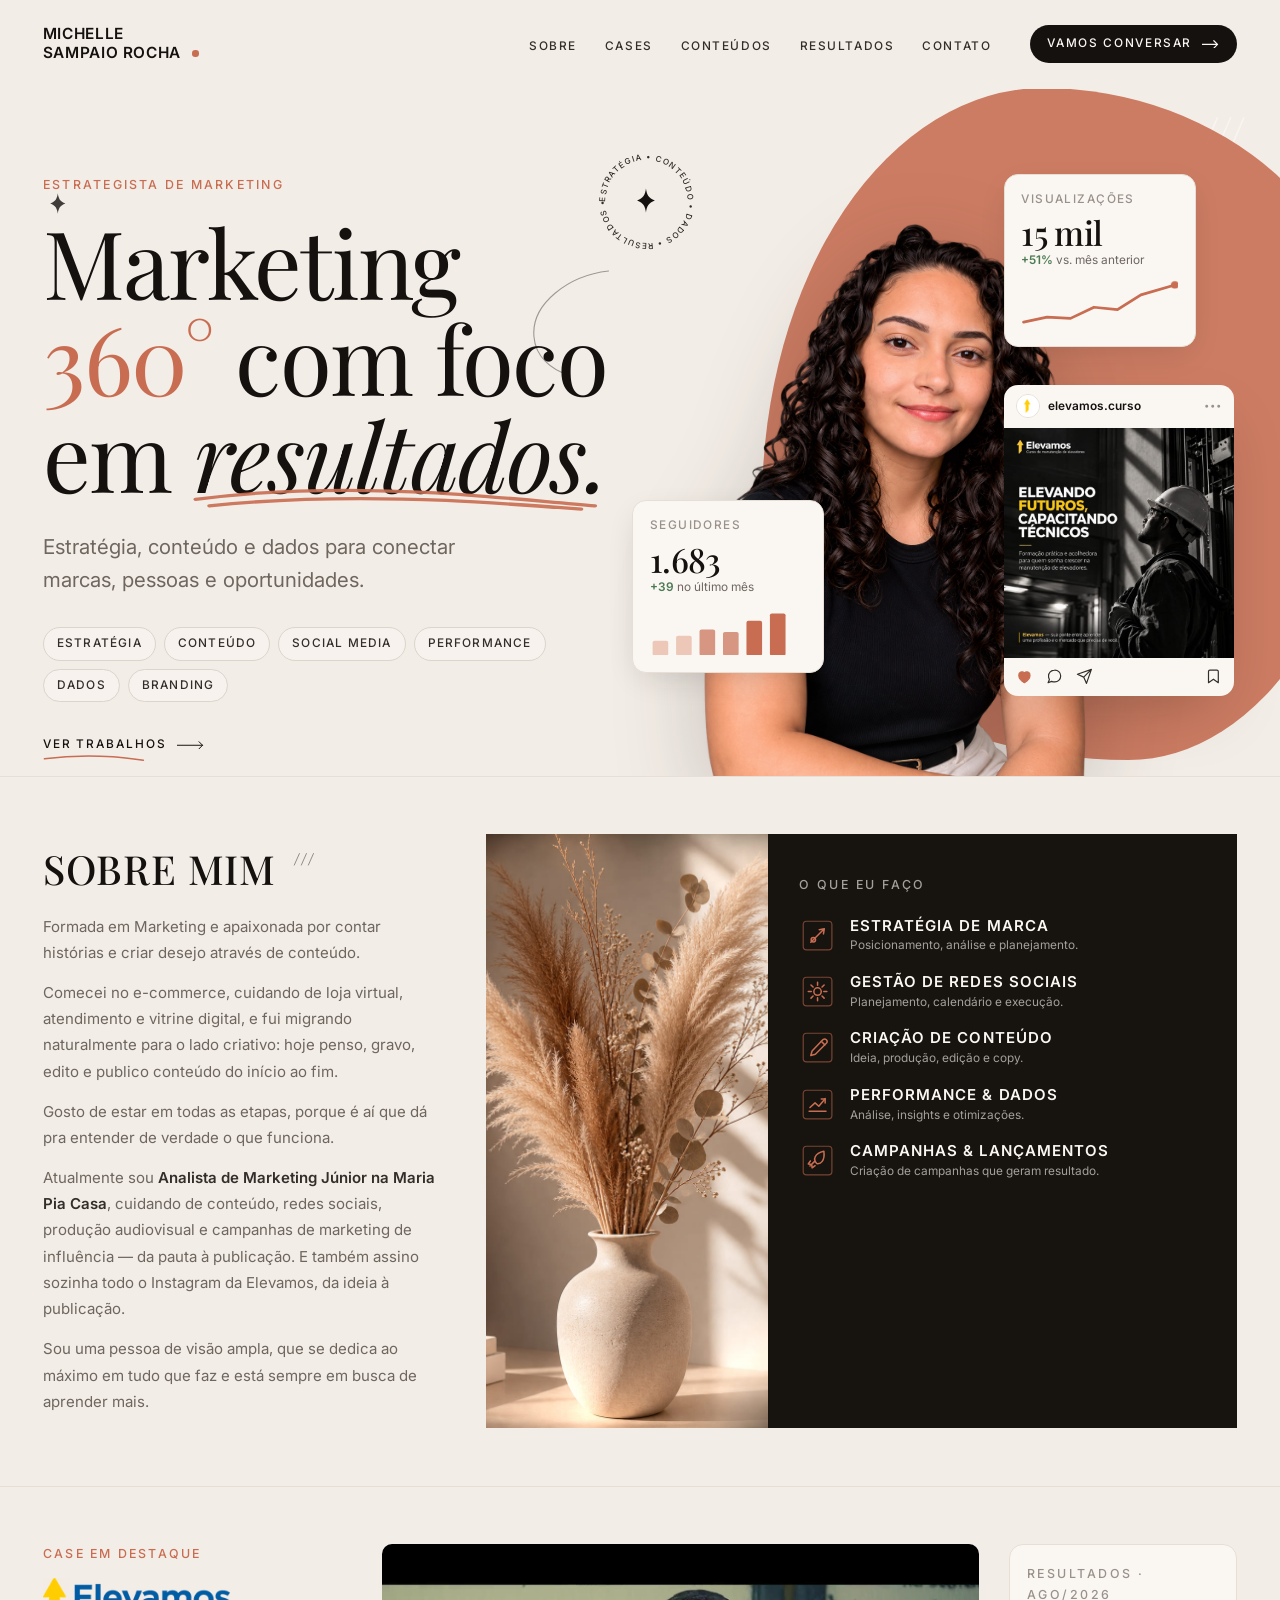
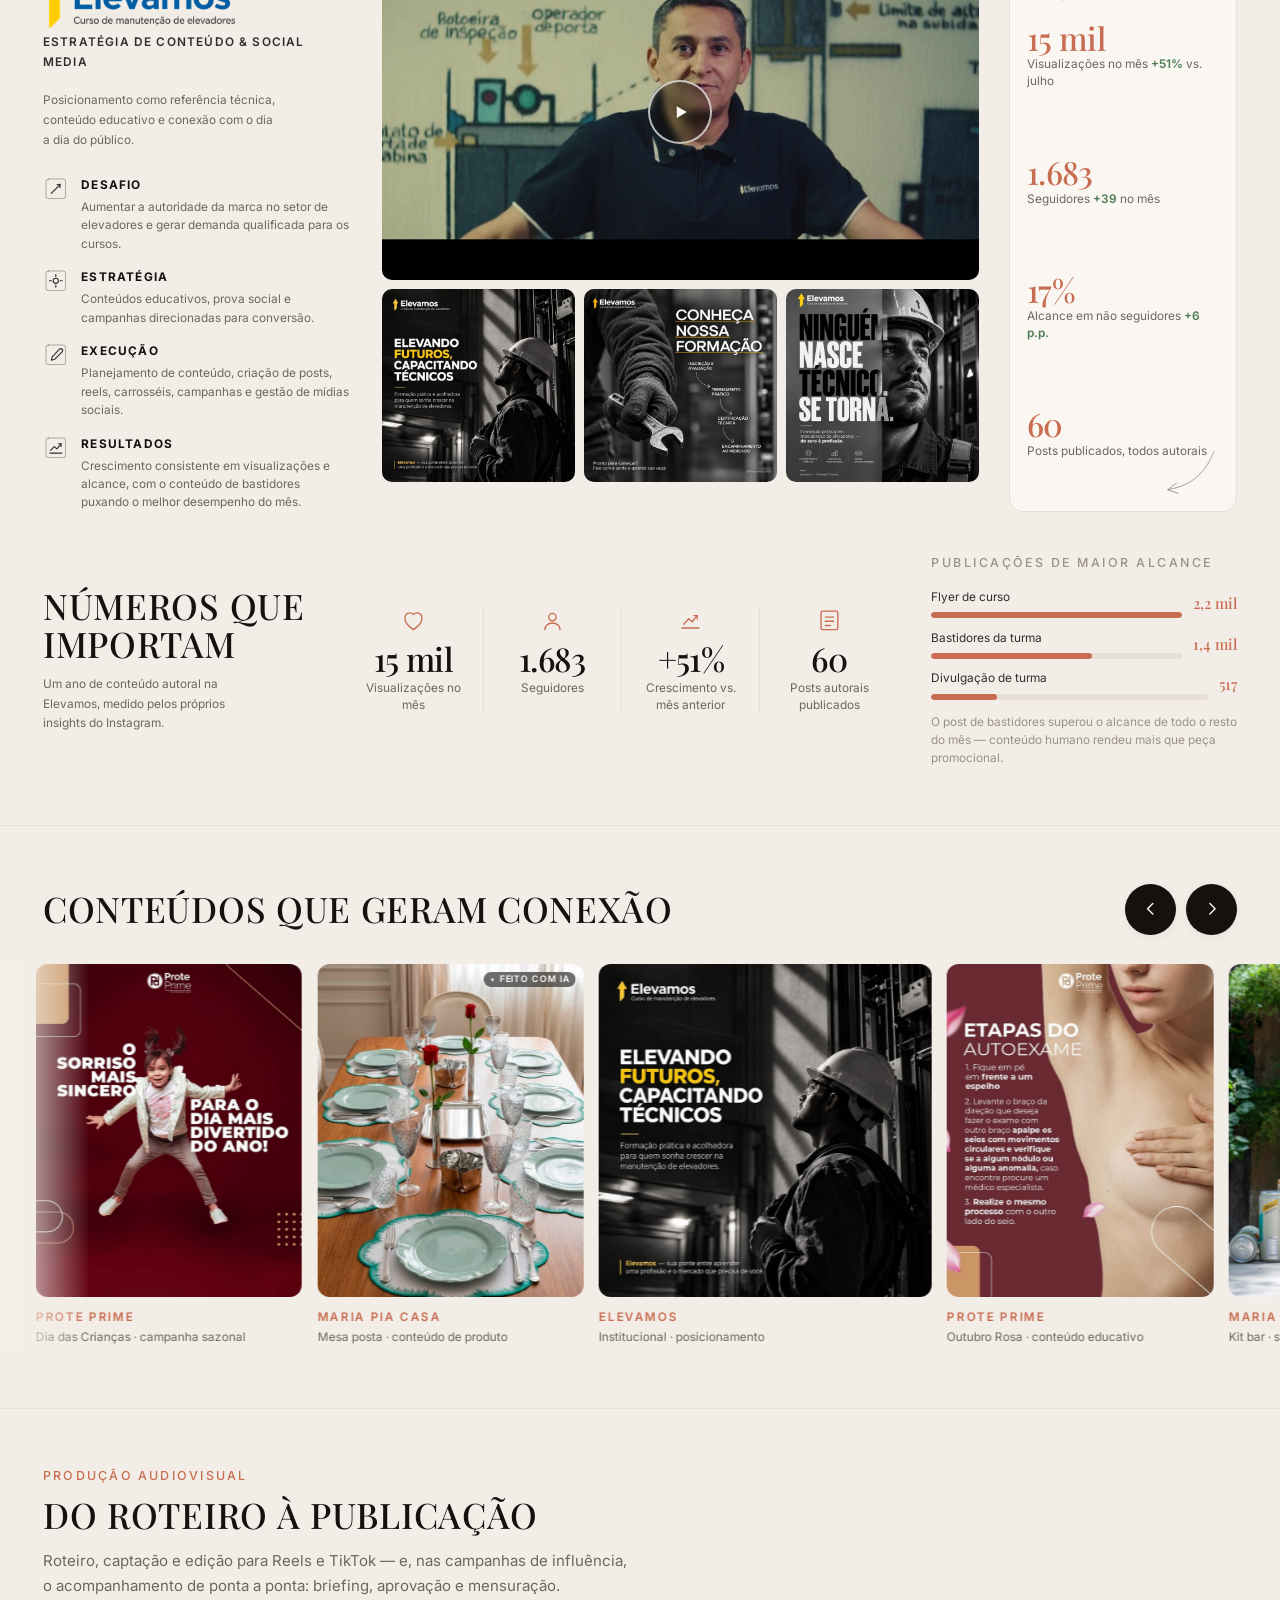
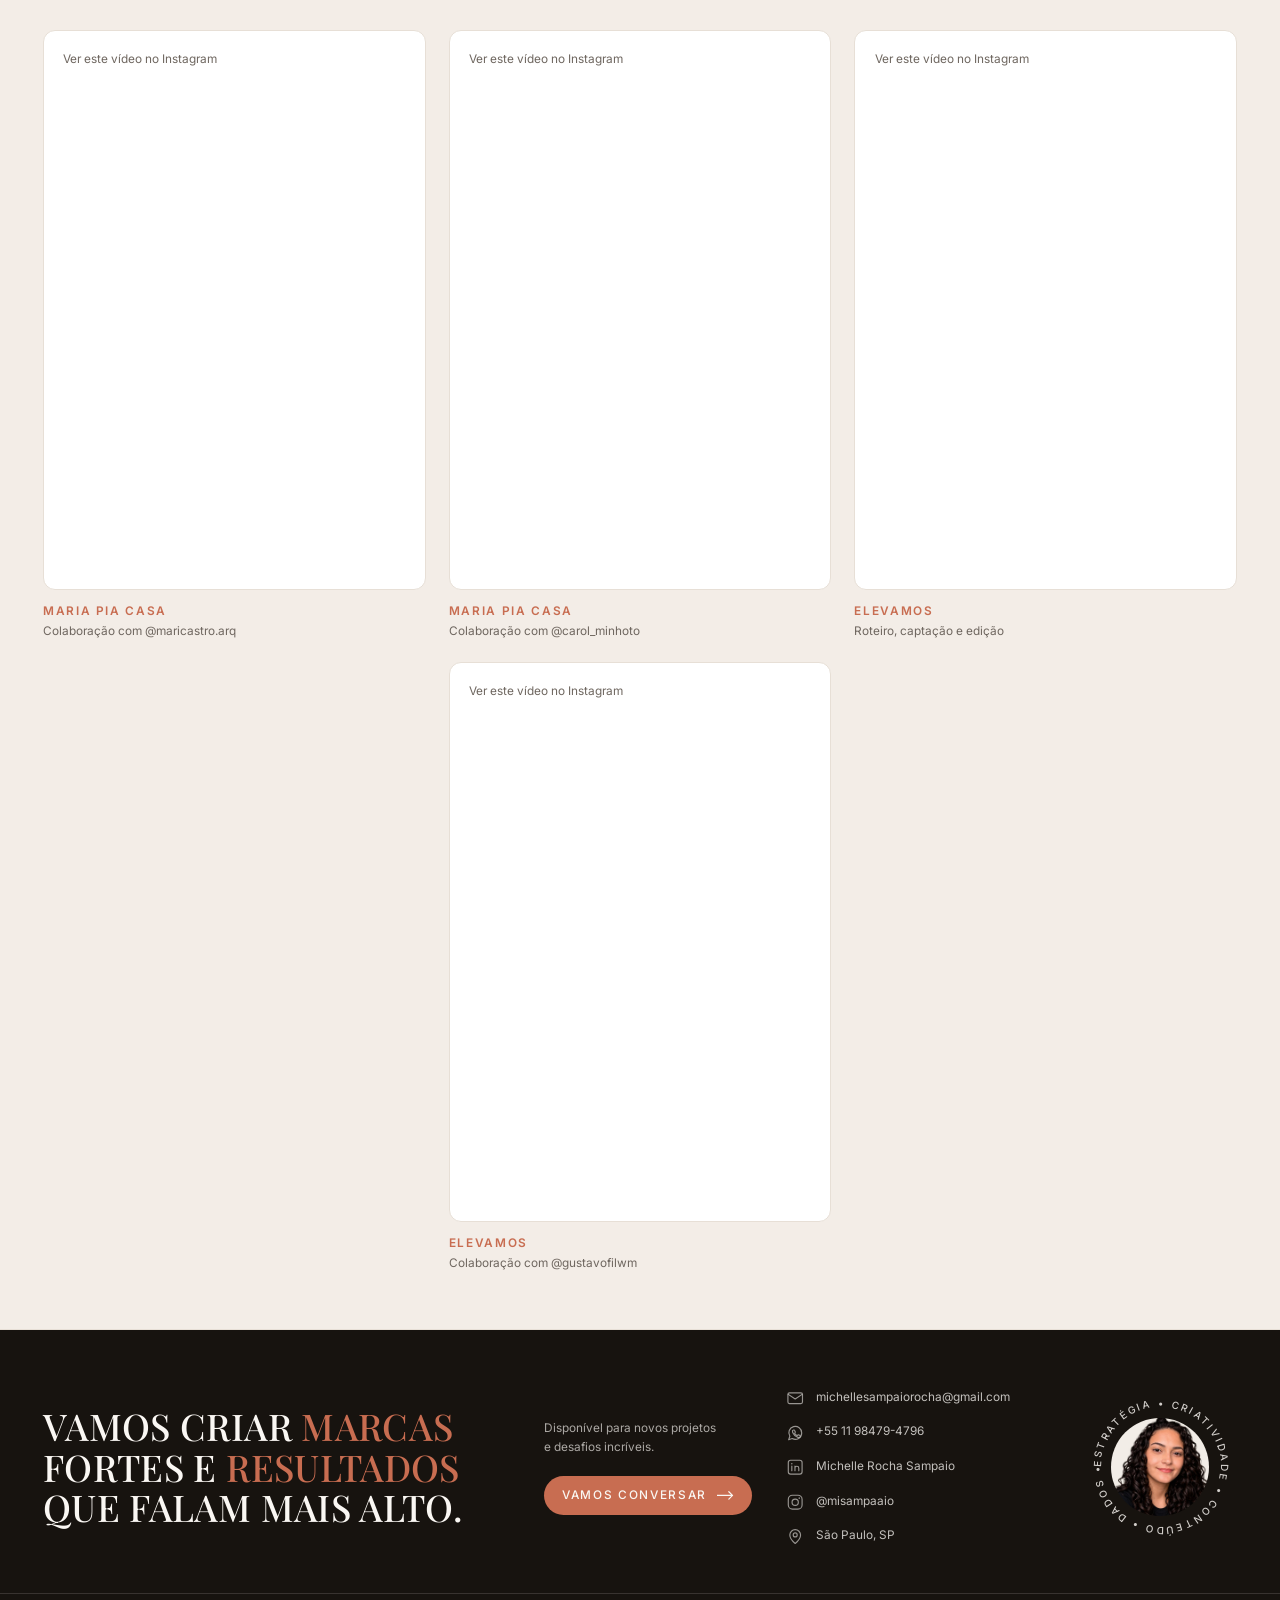
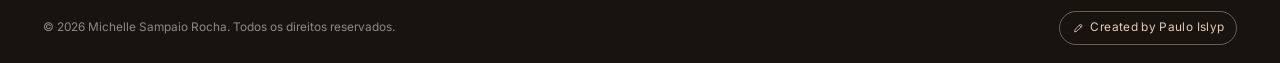
==== commit ae160c19: "Adiciona favicon: monograma MI em terracota, como logo da aba" ====
--- a/index.html
+++ b/index.html
@@ -5,6 +5,7 @@
   <meta name="viewport" content="width=device-width, initial-scale=1.0">
   <title>Michelle Sampaio Rocha — Marketing 360° com foco em resultados</title>
   <meta name="description" content="Estrategista de marketing. Estratégia, conteúdo e dados para conectar marcas, pessoas e oportunidades.">
+  <link rel="icon" type="image/svg+xml" href="assets/img/favicon.svg">
 
   <link rel="preconnect" href="https://fonts.googleapis.com">
   <link rel="preconnect" href="https://fonts.gstatic.com" crossorigin>
--- a/assets/css/base.css
+++ b/assets/css/base.css
@@ -318,6 +318,9 @@
 /* <dialog> em vez de div: o navegador já entrega prisão de foco, fechamento
    no Esc e devolução do foco ao botão de origem, sem JS para isso. */
 .lightbox {
+  /* o reset `* { margin: 0 }` acima apaga o margin:auto que o navegador usa
+     para centralizar um <dialog>; sem isto ela abre grudada no canto. */
+  margin: auto;
   width: min(92vw, 900px);
   max-width: none;
   max-height: 92vh;
@@ -326,6 +329,13 @@
   border-radius: var(--radius);
   background: transparent;
   overflow: visible;
+}
+
+.lightbox[open] { animation: lightbox-in .28s var(--ease); }
+
+@keyframes lightbox-in {
+  from { opacity: 0; transform: scale(.96); }
+  to   { opacity: 1; transform: scale(1); }
 }
 
 .lightbox::backdrop {
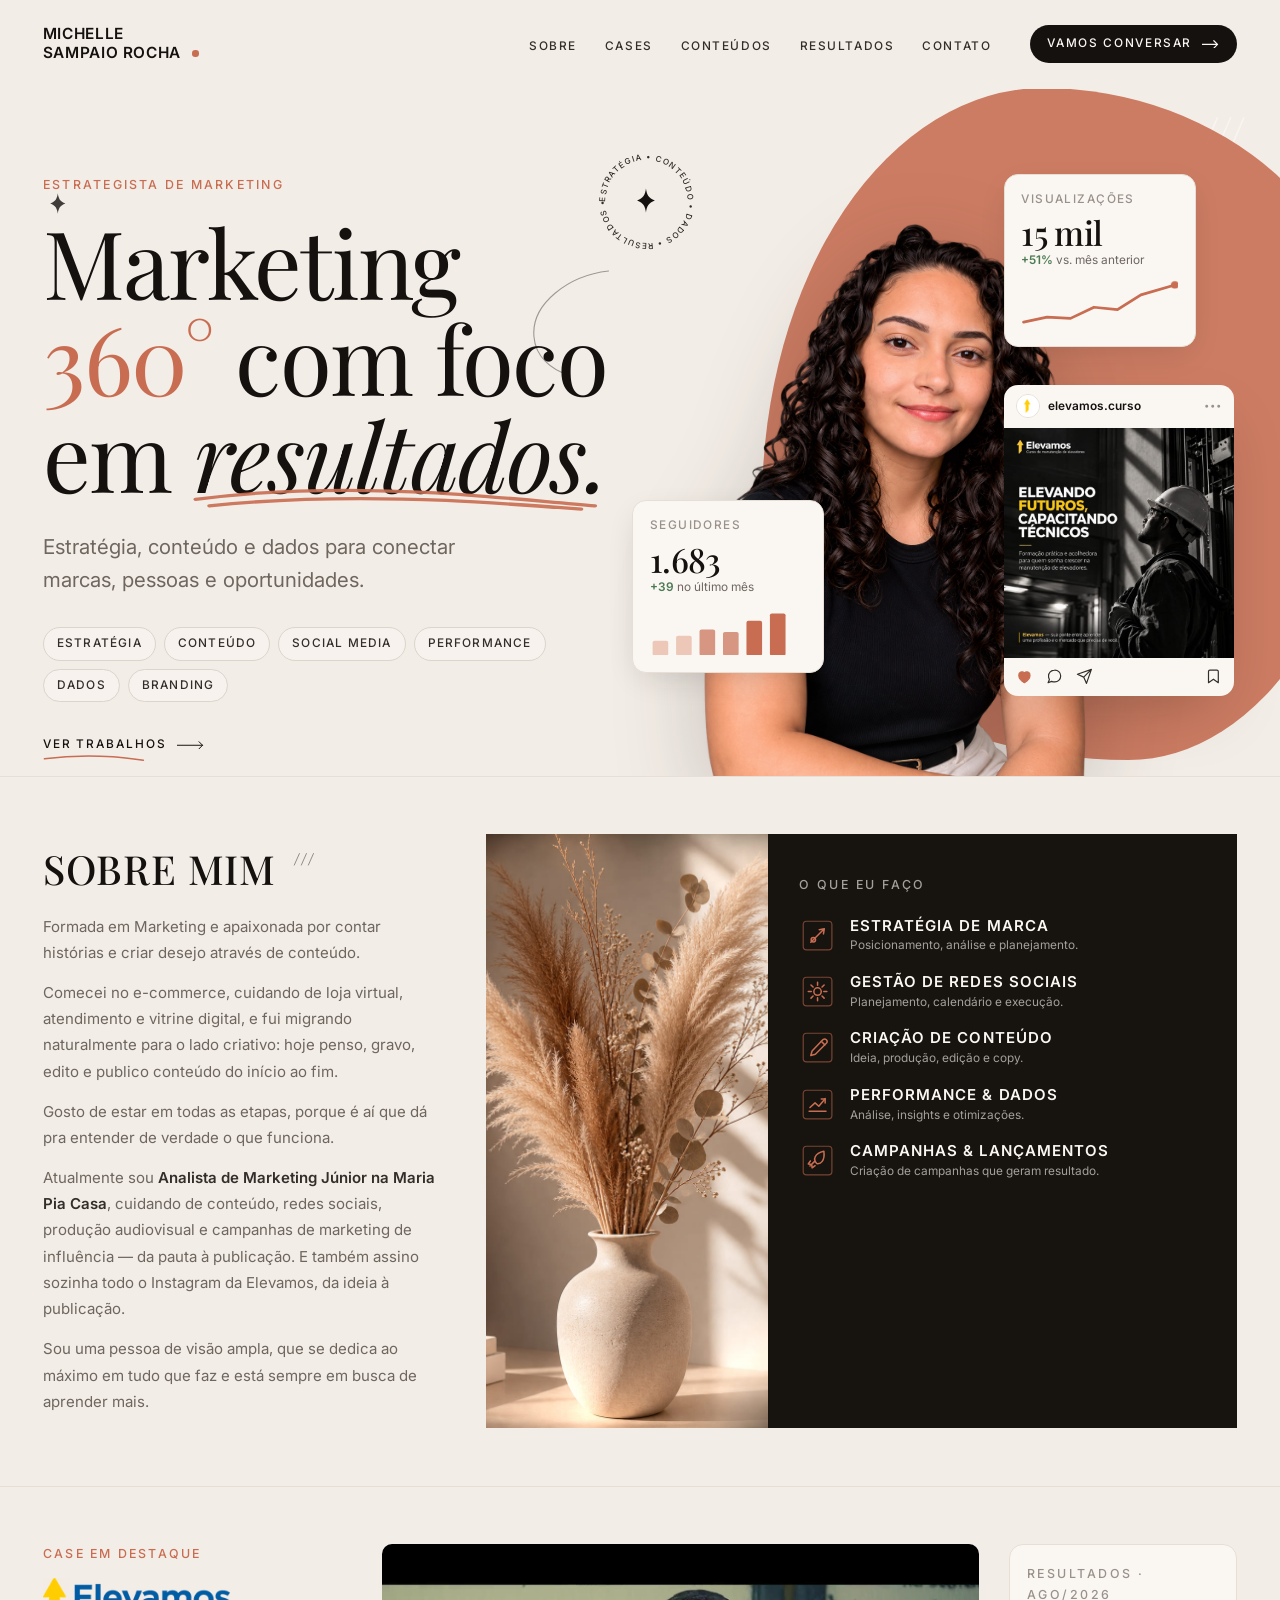
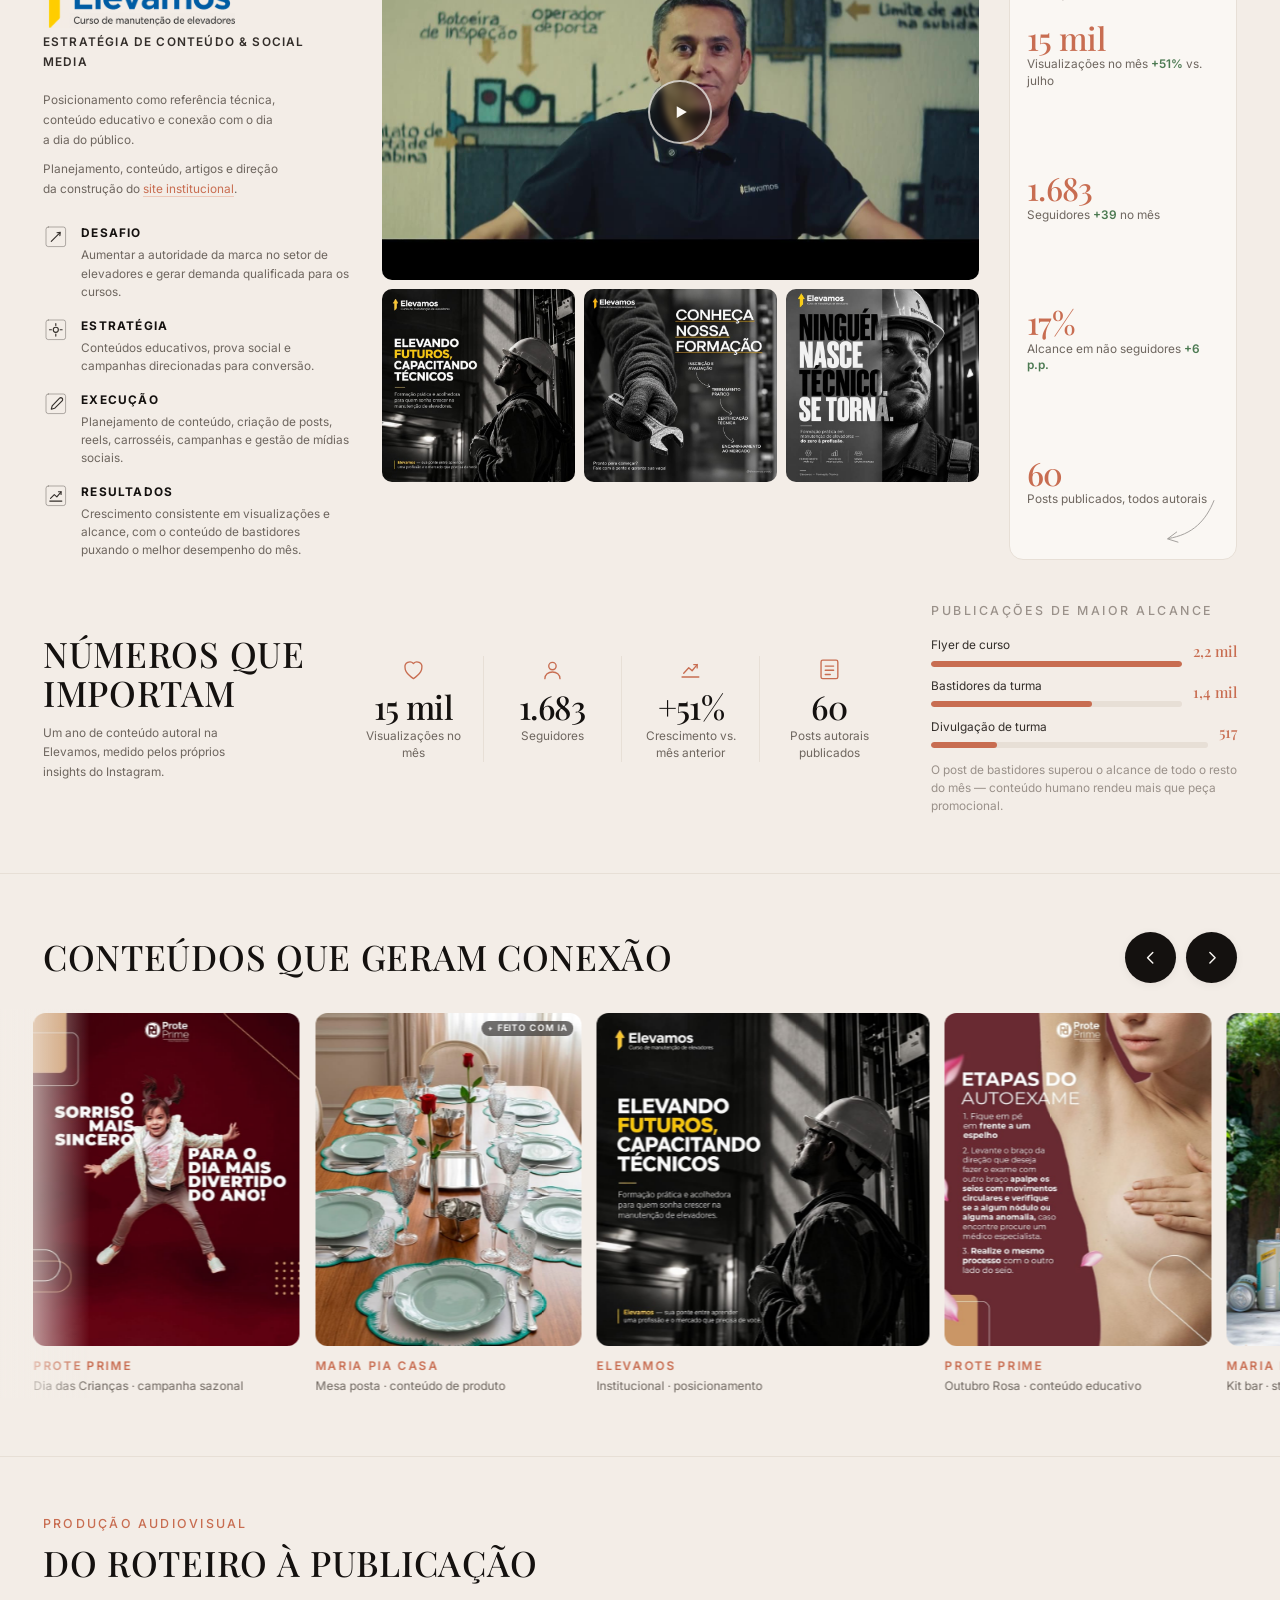
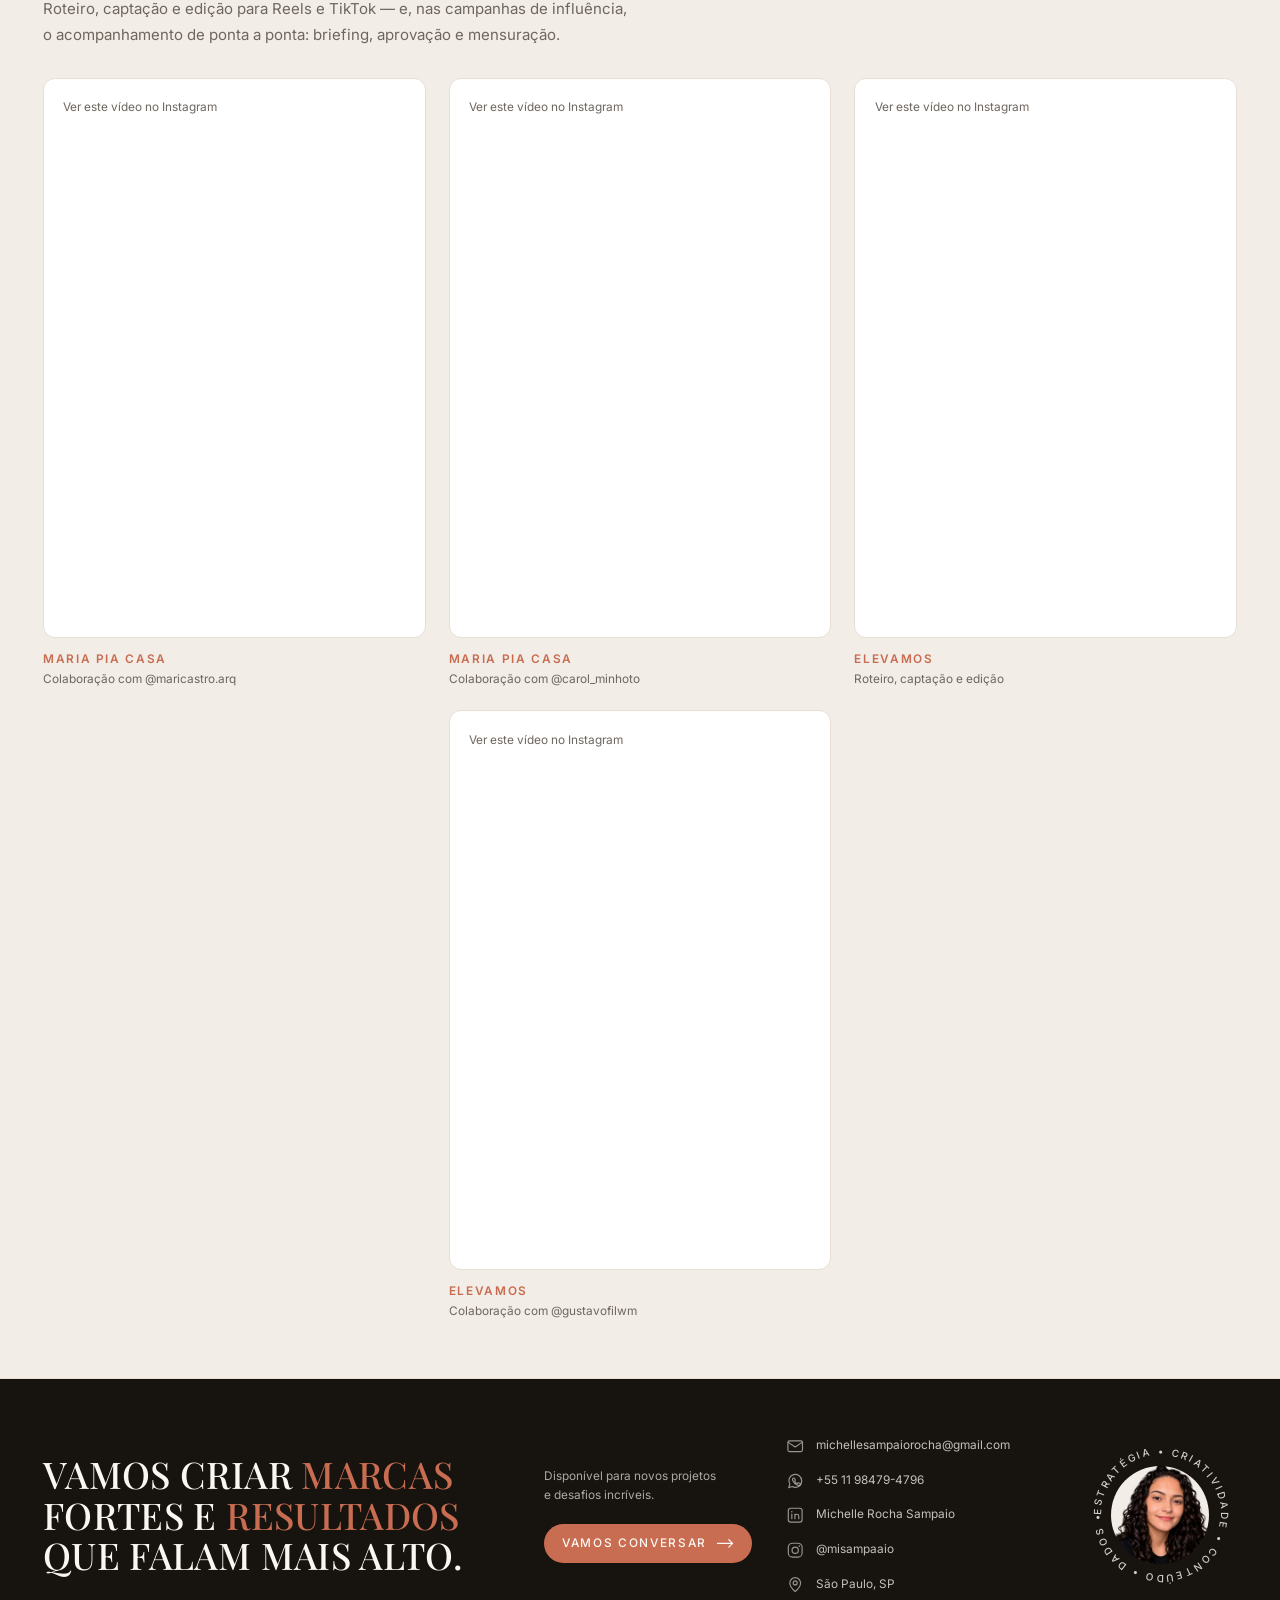
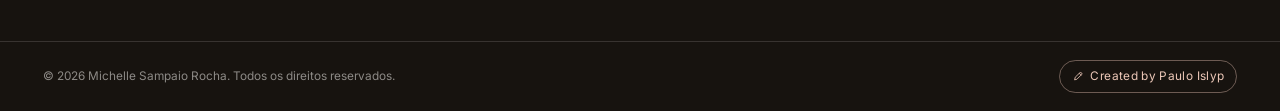
==== commit 270ade7d: "Adiciona link do site institucional da Elevamos no case" ====
--- a/index.html
+++ b/index.html
@@ -325,6 +325,11 @@
           e conexão com o dia a dia do público.
         </p>
 
+        <p class="case__site">
+          Planejamento, conteúdo, artigos e direção da construção do
+          <a href="https://www.elevamoscursos.com.br" target="_blank" rel="noopener">site institucional</a>.
+        </p>
+
         <ol class="steps">
           <li class="step">
             <span class="step__icon" aria-hidden="true">
--- a/assets/css/case.css
+++ b/assets/css/case.css
@@ -40,6 +40,22 @@
   line-height: 1.7;
   color: var(--muted);
 }
+
+.case__site {
+  margin-top: .5rem;
+  max-width: 34ch;
+  font-size: var(--fs-micro);
+  line-height: 1.7;
+  color: var(--muted);
+}
+
+.case__site a {
+  color: var(--accent);
+  border-bottom: 1px solid var(--accent-soft);
+  transition: color var(--dur) var(--ease), border-color var(--dur) var(--ease);
+}
+
+.case__site a:hover { color: var(--accent-hi); border-color: var(--accent-hi); }
 
 /* passos: desafio · estratégia · execução · resultados */
 .steps {
